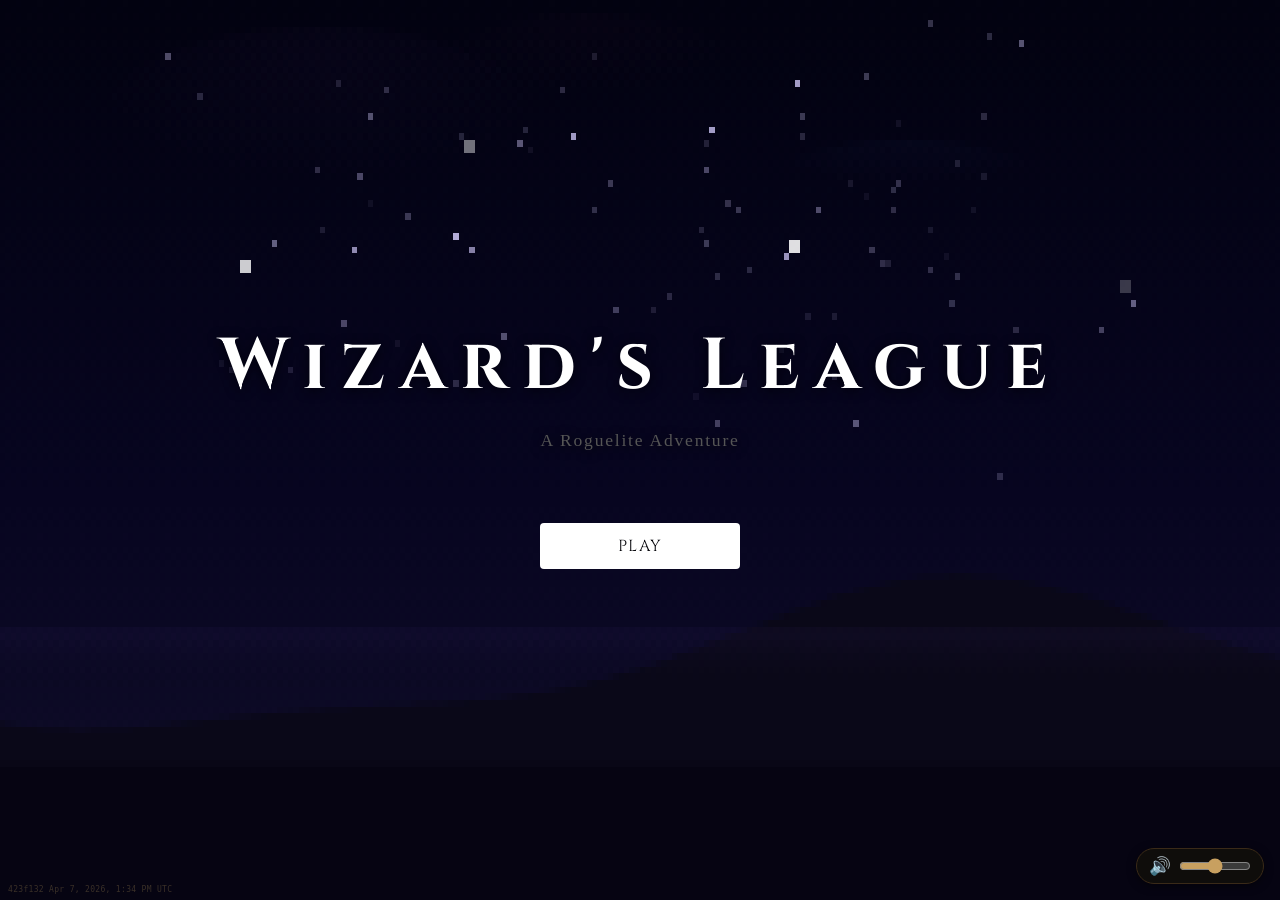
==== index.html @ 468fc9a2 "feat: Add Deck Mode — card hand UI with arena overlays - New mode-select screen at run start (Spellb" ====
<!DOCTYPE html>
<html lang="en">
<head>
  <meta charset="UTF-8"/>
  <meta name="viewport" content="width=device-width, initial-scale=1.0"/>
  <title>Wizard's League</title>
  <link href="https://fonts.googleapis.com/css2?family=Cinzel:wght@400;700&display=swap" rel="stylesheet">
  <link rel="stylesheet" href="css/styles.css">
</head>
<body>

<!-- Global pixel night sky background canvas -->
<canvas id="bg-canvas" style="position:fixed;inset:0;width:100%;height:100%;image-rendering:pixelated;image-rendering:crisp-edges;z-index:0;pointer-events:none;"></canvas>

<!-- OPENING CUTSCENE -->
<div id="cutscene-screen" style="display:none;position:fixed;inset:0;z-index:9999;background:#000;cursor:pointer;">
  <canvas id="cutscene-canvas" style="width:100%;height:100%;display:block;"></canvas>
  <div style="position:absolute;bottom:18px;right:22px;color:rgba(180,150,255,0.3);font-size:.7rem;font-family:'Cinzel',serif;letter-spacing:.15em;pointer-events:none;">CLICK TO SKIP</div>
</div>

<div id="title-screen" class="screen active">
  <h1>Wizard's League</h1>
  <p class="title-sub">A Roguelite Adventure</p>
  <button class="btn-main" style="width:200px;margin-top:1.5rem;" onclick="showSaveSelect()">Play</button>
</div>

<!-- SAVE FILE SELECT -->
<div id="save-select-screen" class="screen">
  <div style="font-family:'Cinzel',serif;font-size:.68rem;letter-spacing:.2em;color:#444;text-transform:uppercase;margin-bottom:1.2rem;">Select Save File</div>
  <div id="save-slots" style="display:flex;flex-direction:column;gap:.7rem;width:100%;max-width:420px;"></div>
  <button class="btn-back" style="margin-top:1rem;width:200px;" onclick="showScreen('title-screen')">← Back</button>
</div>

<!-- SAVE HUB -->
<div id="hub-screen" class="screen" style="position:relative;">
  <!-- Incantation preview button — top-right corner -->
  <button onclick="showIncantationPreview()" style="position:absolute;top:8px;right:10px;background:rgba(20,10,5,.8);border:1px solid #3a2010;color:#c8a060;font-size:.55rem;font-family:'Cinzel',serif;letter-spacing:.08em;padding:3px 8px;border-radius:4px;cursor:pointer;z-index:10;" title="Preview incantation rarity tiers">📜 Rarity Preview</button>
  <div class="hub-slot-label" id="hub-slot-label">Save 1</div>
  <h2 style="font-family:'Cinzel',serif;font-size:1.4rem;letter-spacing:.1em;margin-bottom:.2rem;" id="hub-title">Welcome</h2>
  <div class="hub-stats-row" id="hub-stats-row"></div>
  <input type="text" class="txt-input" id="hub-name-input" placeholder="Enter your name" maxlength="20" style="margin-top:1.2rem;"/>
  <div id="hub-error" style="color:#ff4444;font-size:.75rem;min-height:1rem;margin-bottom:.2rem;"></div>
  <button class="btn-main" style="width:220px;" onclick="hubPlay()">⚔ Begin Adventure</button>
  <button class="btn-back" style="margin-top:.8rem;width:220px;" onclick="showSaveSelect()">← Save Files</button>
</div>

<!-- CHARACTER SELECT -->
<div id="character-screen" class="screen">
  <h2 class="char-screen-title">Build Your Wizard</h2>
  <p class="subtitle" style="margin-bottom:.8rem;">Customise your look — your choices carry across every run</p>
  <div id="wiz-builder" style="display:flex;gap:18px;width:100%;max-width:860px;flex-wrap:wrap;justify-content:center;align-items:flex-start;">
    <!-- Preview pane -->
    <div id="wiz-preview-pane" style="display:flex;flex-direction:column;align-items:center;gap:.5rem;min-width:160px;">
      <div style="position:relative;border-radius:10px;overflow:hidden;border:1px solid #2a1e0e;">
        <canvas id="wiz-preview-canvas" width="160" height="240" style="display:block;image-rendering:pixelated;image-rendering:crisp-edges;"></canvas>
      </div>
      <div id="wiz-prev-name" style="font-family:'Cinzel',serif;font-size:.75rem;color:#c8a060;letter-spacing:.1em;"></div>
      <button class="btn-main" id="char-continue-btn" onclick="confirmCharacterSelect()" style="width:140px;padding:.55rem;">Continue →</button>
      <button class="btn-main" onclick="showBetweenRuns()" style="width:140px;padding:.4rem;font-size:.72rem;background:#0a0806;color:#5a4828;border-color:#2a1e0e;">← Back</button>
    </div>
    <!-- Options pane -->
    <div id="wiz-options-pane" style="flex:1;min-width:240px;display:flex;flex-direction:column;gap:10px;">
      <div id="wiz-section-archetype"></div>
      <div id="wiz-section-hat"></div>
      <div id="wiz-section-outfit"></div>
      <div id="wiz-section-beard"></div>
      <div id="wiz-section-staff"></div>
      <div id="wiz-section-staffglow"></div>
      <div id="wiz-section-eyes"></div>
    </div>
  </div>
</div>

<!-- MODE SELECT -->
<div id="mode-select-screen" class="screen">
  <h2 style="font-family:'Cinzel',serif;color:#c8a060;letter-spacing:.1em;">Choose Your Style</h2>
  <p class="subtitle">How would you like to play?</p>
  <div class="mode-options">
    <div class="mode-card" onclick="selectGameMode(false)">
      <div class="mode-icon">📖</div>
      <div class="mode-name">Spellbook</div>
      <div class="mode-desc">Classic spell buttons with cooldowns</div>
    </div>
    <div class="mode-card" onclick="selectGameMode(true)">
      <div class="mode-icon">🃏</div>
      <div class="mode-name">Deck</div>
      <div class="mode-desc">Draw cards from your hand each turn</div>
    </div>
  </div>
</div>

<!-- ELEMENT SELECT -->
<div id="element-screen" class="screen">
  <h2 id="welcome-msg">Choose Your Element</h2>
  <p class="subtitle">This will be your primary element</p>
  <div class="element-grid" id="element-grid" style="grid-template-columns:repeat(2,160px);gap:18px;"></div>
  <div id="selected-label"></div>
  <button class="btn-main" id="start-battle-btn" onclick="beginRun()">Enter Battle</button>
</div>

<!-- PASSIVE SELECT -->
<div id="passive-screen" class="screen">
  <h2 id="passive-screen-title">Choose a Passive</h2>
  <p class="subtitle" id="passive-screen-subtitle">Pick one to start your run.</p>
  <div class="choices" id="passive-choices-screen" style="width:100%;max-width:520px;"></div>
  <button type="button" class="btn-main" id="passive-start-btn" style="margin-top:1.1rem;width:220px;" disabled>Start Battle</button>
  <button type="button" class="btn-main" style="margin-top:.7rem;width:220px;font-size:.78rem;padding:.55rem;" onclick="backToElementSelectFromPassive()">↩ Back</button>
</div>

<!-- MAP -->
<div id="map-screen" class="screen">
  <div class="map-canvas-wrap">
    <canvas id="map-canvas"></canvas>
    <!-- Zone map overlay (scrollable node graph on top of background canvas) -->
    <div id="zone-map-overlay">
      <div id="zone-map-stage">
        <svg id="zone-map-svg" xmlns="http://www.w3.org/2000/svg"></svg>
      </div>
    </div>
    <!-- Overlay topbar -->
    <div class="map-topbar">
      <div id="map-zone-label" class="map-zone-pill"></div>
      <span class="map-topbar-sep">·</span>
      <div class="map-hp-inline">
        <span id="map-player-hp" class="map-hp-txt"></span>
        <div class="map-hp-bar-wrap"><div class="hp-fill" id="map-hp-bar"></div></div>
      </div>
      <span class="map-topbar-sep">·</span>
      <div id="map-lives-inline" style="color:#e84a4a;font-size:.7rem;"></div>
      <span class="map-topbar-sep">·</span>
      <button onclick="showBookEditor()" style="background:none;border:none;color:#8a6a40;font-size:.68rem;cursor:pointer;padding:.1rem .3rem;font-family:'Cinzel',serif;letter-spacing:.04em;white-space:nowrap;" title="Manage spellbooks">📚 Books</button>
      <span class="map-topbar-sep">·</span>
      <button onclick="showLibrary()" style="background:none;border:none;color:#6a5a8a;font-size:.68rem;cursor:pointer;padding:.1rem .3rem;font-family:'Cinzel',serif;letter-spacing:.04em;white-space:nowrap;" title="Spell Library">📖 Library</button>
    </div>
    <div id="gym-warning-banner" style="display:none;" class="gym-warning"></div>
    <div id="map-hint" class="map-hint">Click a path to travel</div>
    <!-- Sandbox zone switcher -->
    <div id="sandbox-zone-bar" style="display:none;position:absolute;bottom:8px;left:50%;transform:translateX(-50%);display:none;gap:4px;flex-wrap:wrap;justify-content:center;background:rgba(0,0,0,.55);border:1px solid #333;border-radius:6px;padding:4px 8px;z-index:50;"></div>
  </div>
</div>

<!-- GYM -->
<div id="gym-screen" class="screen">
  <div class="big-emoji">🏛️</div>
  <h2 id="gym-title">Gym Challenge</h2>
  <div class="gym-subtitle" id="gym-subtitle"></div>
  <div class="gym-stats-box">Boss HP: <span id="gym-boss-hp-display">—</span> &nbsp;·&nbsp; Dmg: <span id="gym-boss-dmg-display">—</span>/turn</div>
  <div class="gym-warn-txt" id="gym-warn-txt"></div>
  <button class="btn-gym" id="gym-challenge-btn" onclick="startGymBattle()">Challenge the Gym</button>
  <button class="btn-back" id="gym-skip-btn" style="width:260px;" onclick="skipGym()">Skip for Now</button>
</div>

<!-- RIVAL INTRO SCREEN -->
<div id="rival-screen" class="screen" style="text-align:center;gap:.8rem;">
  <div style="font-family:'Cinzel',serif;font-size:.7rem;letter-spacing:.15em;color:#6a4a80;text-transform:uppercase;margin-bottom:.2rem;">Rival Encounter</div>
  <h2 id="rival-title" style="font-family:'Cinzel',serif;font-size:1.2rem;letter-spacing:.1em;margin-bottom:.2rem;">⚔ Rival Ash</h2>
  <div id="rival-dialogue" style="background:#0f0d1a;border:1px solid #2a1a4a;border-radius:6px;padding:.8rem 1.2rem;margin:.3rem 0 .5rem;font-size:.78rem;color:#9a7aaa;font-style:italic;max-width:360px;line-height:1.6;">"..."</div>
  <div style="background:#0f0d1a;border:1px solid #2a1a4a;border-radius:6px;padding:.6rem 1.1rem;font-size:.74rem;color:#7a6aaa;">
    HP: <span id="rival-hp-display" style="color:#9a7aff;font-family:'Cinzel',serif;">—</span>
    &nbsp;·&nbsp;
    Dmg: <span id="rival-dmg-display" style="color:#9a7aff;font-family:'Cinzel',serif;">—</span>/turn
    &nbsp;·&nbsp;
    Element: <span id="rival-element-display" style="color:#9a7aff;font-family:'Cinzel',serif;">—</span>
  </div>
  <div style="font-size:.64rem;color:#4a3a60;margin-top:-.1rem;">Reward: ✦ Passive Ability</div>
  <button class="btn-gym" onclick="startRivalBattle()" style="margin-top:.3rem;">⚔ Fight Ash</button>
</div>

<!-- CAMPFIRE -->
<div id="campfire-screen" class="screen">
  <h2 style="font-family:'Cinzel',serif;letter-spacing:.1em;margin-bottom:.3rem;">Campfire</h2>
  <div class="campfire-canvas-wrap">
    <canvas id="campfire-canvas"></canvas>
  </div>
  <p id="campfire-desc" style="color:#888;font-size:.72rem;margin:.4rem 0 .2rem;text-align:center;font-style:italic;"></p>
  <div id="campfire-choices" class="prog-choices" style="margin-top:.3rem;"></div>
</div>

<!-- SHOP -->
<div id="shop-screen" class="screen">
  <canvas id="shop-canvas" style="image-rendering:pixelated;image-rendering:crisp-edges;max-width:400px;width:100%;border-radius:8px;margin-bottom:.8rem;"></canvas>
  <p>Gold: <span id="shop-gold-display" style="color:#c8a830;font-family:'Cinzel',serif;">0</span></p>
  <div class="shop-items" id="shop-items"></div>
  <button class="btn-main" style="width:220px;" onclick="leaveShop()">Leave Shop</button>
</div>

<!-- BETWEEN RUNS -->
<div id="between-runs-screen" class="screen" style="padding:0;overflow:hidden;position:relative;">
  <!-- Map canvas -->
  <canvas id="lobby-map-canvas" style="display:block;width:100%;height:100%;image-rendering:pixelated;image-rendering:crisp-edges;cursor:default;"></canvas>

  <!-- Overlay panels — shown one at a time over the map -->
  <div id="lobby-panel" style="display:none;position:absolute;inset:0;background:#080608ee;overflow-y:auto;padding:1rem;">
    <button onclick="closeLobbyPanel()" style="position:sticky;top:0;background:#0f0d0b;border:1px solid #3a2a10;color:#c8a060;font-family:'Cinzel',serif;font-size:.72rem;padding:.3rem .8rem;border-radius:4px;cursor:pointer;margin-bottom:.8rem;z-index:10;">← Map</button>
    <div id="lobby-panel-content"></div>
  </div>

  <!-- Save Files button always visible -->
  <button onclick="showSaveSelect()" style="position:absolute;bottom:.6rem;left:.6rem;background:#0a0806;border:1px solid #2a1a08;color:#4a3820;font-family:'Cinzel',serif;font-size:.6rem;padding:.25rem .6rem;border-radius:3px;cursor:pointer;z-index:5;">← Files</button>

  <!-- Rarity preview button — top-right corner -->
  <button onclick="showIncantationPreview()" style="position:absolute;top:2.8rem;right:.6rem;background:rgba(10,6,2,.85);border:1px solid #3a2010;color:#c8a060;font-size:.55rem;font-family:'Cinzel',serif;letter-spacing:.08em;padding:3px 9px;border-radius:4px;cursor:pointer;z-index:10;" title="Preview incantation rarity tiers">📜 Rarity</button>

</div>

<!-- PASSIVE OVERFLOW OVERLAY -->
<div class="modal-overlay" id="passive-overflow-overlay">
  <div class="modal-box" style="max-width:380px;">
    <div style="font-family:'Cinzel',serif;font-size:.85rem;color:#c8a060;margin-bottom:.3rem;">✦ Passive Slots Full</div>
    <div style="font-size:.7rem;color:#888;margin-bottom:.8rem;"><span id="poo-book-name">Book</span> passive slots are full.</div>
    <div style="background:#0f0d0b;border:1px solid #2a2020;border-radius:4px;padding:.5rem .7rem;margin-bottom:.8rem;">
      <div style="font-size:.65rem;color:#6a4a20;letter-spacing:.08em;text-transform:uppercase;margin-bottom:.3rem;">New Passive</div>
      <div style="font-family:'Cinzel',serif;font-size:.82rem;color:#e8c060;" id="poo-new-passive"></div>
      <div style="font-size:.65rem;color:#666;margin-top:.2rem;" id="poo-new-desc"></div>
    </div>
    <div style="font-size:.65rem;color:#6a4a20;letter-spacing:.08em;text-transform:uppercase;margin-bottom:.4rem;">Replace an existing passive — or decline:</div>
    <div id="poo-passive-list" style="display:flex;flex-direction:column;gap:.4rem;"></div>
  </div>
</div>

<!-- BOOK OVERFLOW OVERLAY -->
<div class="modal-overlay" id="book-overflow-overlay">
  <div class="modal-box" style="max-width:380px;">
    <div style="font-family:'Cinzel',serif;font-size:.85rem;color:#c8a060;margin-bottom:.3rem;">📖 Spellbook Full</div>
    <div style="font-size:.7rem;color:#888;margin-bottom:.8rem;"><span id="boo-book-name">Book</span> has no free slots.</div>
    <div style="background:#0f0d0b;border:1px solid #2a2020;border-radius:4px;padding:.5rem .7rem;margin-bottom:.8rem;">
      <div style="font-size:.65rem;color:#6a4a20;letter-spacing:.08em;text-transform:uppercase;margin-bottom:.3rem;">New Spell</div>
      <div style="font-family:'Cinzel',serif;font-size:.82rem;color:#e8c060;" id="boo-new-spell"></div>
      <div style="font-size:.65rem;color:#666;margin-top:.2rem;" id="boo-new-desc"></div>
    </div>
    <div style="font-size:.65rem;color:#6a4a20;letter-spacing:.08em;text-transform:uppercase;margin-bottom:.4rem;">Choose a spell to remove:</div>
    <div id="boo-spell-list" style="display:flex;flex-direction:column;gap:.4rem;"></div>
  </div>
</div>

<!-- BOOK DESTINATION PICKER (reward screens) -->
<div class="modal-overlay" id="book-dest-overlay">
  <div class="modal-box" style="max-width:380px;">
    <div style="font-family:'Cinzel',serif;font-size:.85rem;color:#c8a060;margin-bottom:.3rem;">📖 Choose Spellbook</div>
    <div style="font-size:.72rem;color:#aaa;margin-bottom:.8rem;">Send <span id="bd-item-preview" style="color:#e8c060;"></span> to:</div>
    <div id="bd-book-list" style="display:flex;flex-direction:column;gap:.4rem;"></div>
  </div>
</div>

<!-- SPELL LIBRARY OVERLAY -->
<div id="spell-library-overlay" style="display:none;position:fixed;inset:0;background:rgba(0,0,0,.92);z-index:400;align-items:flex-start;justify-content:center;padding:1rem;overflow-y:auto;">
  <div style="width:100%;max-width:720px;background:#0d0b09;border:1px solid #3a2a10;border-radius:8px;padding:.9rem;margin:auto;">
    <div style="display:flex;justify-content:space-between;align-items:center;margin-bottom:.7rem;">
      <span style="font-family:'Cinzel',serif;color:#c8a060;font-size:.88rem;">📖 Library</span>
      <button onclick="closeLibrary()" style="background:none;border:none;color:#666;font-size:1.1rem;cursor:pointer;line-height:1;padding:0 .2rem;">✕</button>
    </div>
    <div id="lib-tabs" style="display:flex;gap:.25rem;margin-bottom:.7rem;"></div>
    <div id="lib-content" style="display:flex;flex-direction:column;max-height:72vh;overflow-y:auto;"></div>
  </div>
  <!-- Floating tooltip -->
  <div id="lib-tooltip" style="display:none;position:fixed;z-index:500;max-width:320px;background:#100e0c;border:1px solid #5a3a10;border-radius:5px;padding:.5rem .65rem;pointer-events:none;"></div>
</div>

<!-- BOOK EDITOR (map screen) -->
<div id="book-editor-overlay" style="display:none;position:fixed;inset:0;background:rgba(0,0,0,.88);z-index:300;align-items:flex-start;justify-content:center;padding:1rem;overflow-y:auto;">
  <div style="width:100%;max-width:420px;background:#0d0b09;border:1px solid #3a2a10;border-radius:8px;padding:.9rem;margin:auto;">
    <div style="display:flex;justify-content:space-between;align-items:center;margin-bottom:.7rem;">
      <span style="font-family:'Cinzel',serif;color:#c8a060;font-size:.88rem;">📚 Manage Spellbooks</span>
      <button onclick="closeBookEditor()" style="background:none;border:none;color:#666;font-size:1.1rem;cursor:pointer;line-height:1;padding:0 .2rem;">✕</button>
    </div>
    <div id="be-tabs" style="display:flex;gap:.3rem;margin-bottom:.7rem;"></div>
    <div id="be-content" style="display:flex;flex-direction:column;gap:0;"></div>
  </div>
</div>

<!-- CONFIRM MODAL -->
<div class="modal-overlay" id="confirm-modal">
  <div class="modal-box">
    <h4>Abandon Run?</h4>
    <p>You'll lose all progress this run and return to your save hub.</p>
    <div class="modal-btns">
      <button class="modal-btn-yes" onclick="confirmAbandon()">Yes, Quit</button>
      <button class="modal-btn-no" onclick="closeModal()">Keep Fighting</button>
    </div>
  </div>
</div>

<!-- SANDBOX SPELL PICKER -->
<div id="sandbox-spell-overlay" style="display:none;position:fixed;inset:0;background:rgba(0,0,0,.82);z-index:300;overflow-y:auto;padding:1rem;">
  <div style="max-width:480px;margin:auto;background:#0d0b09;border:1px solid #2a6a3a;border-radius:8px;padding:1rem;">
    <div style="display:flex;justify-content:space-between;align-items:center;margin-bottom:.8rem;">
      <span style="font-family:'Cinzel',serif;color:#4aaa6a;font-size:.85rem;">📖 Sandbox: Pick Spells</span>
      <button onclick="document.getElementById('sandbox-spell-overlay').style.display='none'" style="background:none;border:none;color:#666;font-size:1.1rem;cursor:pointer;line-height:1;">✕</button>
    </div>
    <div id="sso-content"></div>
  </div>
</div>

<!-- SANDBOX ENEMY PICKER -->
<div id="sandbox-enemy-overlay" style="display:none;position:fixed;inset:0;background:rgba(0,0,0,.8);z-index:300;overflow-y:auto;padding:1rem;">
  <div style="max-width:460px;margin:auto;background:#0d0b09;border:1px solid #2a2a6a;border-radius:8px;padding:1rem;">
    <div style="display:flex;justify-content:space-between;align-items:center;margin-bottom:.8rem;">
      <span style="font-family:'Cinzel',serif;color:#8a8aff;font-size:.85rem;">⚔ Sandbox: Pick Enemy</span>
      <button onclick="document.getElementById('sandbox-enemy-overlay').style.display='none'" style="background:none;border:none;color:#666;font-size:1.1rem;cursor:pointer;line-height:1;">✕</button>
    </div>
    <div id="seo-content"></div>
  </div>
</div>

<!-- SANDBOX BOOK PICKER -->
<div id="sandbox-book-overlay" style="display:none;position:fixed;inset:0;background:rgba(0,0,0,.82);z-index:300;overflow-y:auto;padding:1rem;">
  <div style="max-width:480px;margin:auto;background:#0d0b09;border:1px solid #4a2a6a;border-radius:8px;padding:1rem;">
    <div style="display:flex;justify-content:space-between;align-items:center;margin-bottom:.8rem;">
      <span style="font-family:'Cinzel',serif;color:#aa6aff;font-size:.85rem;">📚 Sandbox: Manage Books</span>
      <button onclick="document.getElementById('sandbox-book-overlay').style.display='none'" style="background:none;border:none;color:#666;font-size:1.1rem;cursor:pointer;line-height:1;">✕</button>
    </div>
    <div id="sbo-content"></div>
  </div>
</div>

<!-- COMBAT -->
<div id="combat-screen" class="screen">

  <!-- ── TOP: fixed battlefield ── -->
  <div class="combat-top">
    <div class="combat-topbar">
      <div class="element-badge" id="combat-element-badge">🔥 Fire</div>
      <div id="mist-badge" style="display:none;background:#120020;border:1px solid #5020aa;color:#c080ff;padding:.18rem .5rem;font-family:'Cinzel',serif;font-size:.58rem;letter-spacing:.06em;border-radius:4px;white-space:nowrap;"></div>
      <div class="combat-header" id="combat-round-label">⚔ Battle 1 ⚔</div>
      <div class="stats-bar">
        <div class="stat-item"><div class="stat-label">ATK</div><div class="stat-value power" id="combat-atk">0</div></div>
        <div class="stat-item"><div class="stat-label">EFX</div><div class="stat-value sp" id="combat-ep">0</div></div>
        <div class="stat-item"><div class="stat-label">DEF</div><div class="stat-value" style="color:#4aaa8a" id="combat-def">0</div></div>
        <div class="stat-item"><div class="stat-label">Skill Pts</div><div class="stat-value sp" id="combat-sp">0</div></div>
        <div class="stat-item"><div class="stat-label">Gold</div><div class="stat-value gold" id="combat-gold">0</div></div>
        <div class="stat-item"><div class="stat-label">Lives</div><div class="stat-value" id="combat-lives" style="color:#e84a4a;">❤❤❤</div></div>
      </div>
      <!-- Tab bar (moved to topbar) -->
      <div class="combat-tabs" id="combat-tabs">
        <button class="ctab active" id="ctab-actions" onclick="switchCombatTab('actions')">⚔ Actions</button>
        <button class="ctab" id="ctab-log" onclick="switchCombatTab('log')">📜 Log</button>
        <button class="ctab" id="ctab-runinfo" onclick="switchCombatTab('runinfo')">📋 Run Info</button>
        <button class="ctab" onclick="showLibrary()" style="opacity:.75;">📖 Library</button>
      </div>
      <div style="display:flex;gap:.4rem;margin-left:auto;align-items:center;">
        <button id="sandbox-book-btn" onclick="sandboxOpenBookPicker()" style="display:none;background:#0e0a1a;border:1px solid #4a2a6a;color:#aa6aff;padding:.25rem .6rem;font-family:'Cinzel',serif;font-size:.55rem;letter-spacing:.08em;cursor:pointer;border-radius:4px;text-transform:uppercase;white-space:nowrap;">📚 Books</button>
        <button id="sandbox-spell-btn" onclick="sandboxOpenSpellPicker()" style="display:none;background:#0a1a0a;border:1px solid #2a6a3a;color:#4aaa6a;padding:.25rem .6rem;font-family:'Cinzel',serif;font-size:.55rem;letter-spacing:.08em;cursor:pointer;border-radius:4px;text-transform:uppercase;white-space:nowrap;">📖 Spells</button>
        <button id="sandbox-enemy-btn" onclick="sandboxOpenEnemyPicker()" style="display:none;background:#0a0a1a;border:1px solid #2a2a6a;color:#4a4aaa;padding:.25rem .6rem;font-family:'Cinzel',serif;font-size:.55rem;letter-spacing:.08em;cursor:pointer;border-radius:4px;text-transform:uppercase;white-space:nowrap;">⚔ Enemy</button>
        <button id="sandbox-skip-btn" onclick="sandboxSkipBattle()" style="display:none;background:#0a1a0a;border:1px solid #2a6a2a;color:#4aaa4a;padding:.25rem .6rem;font-family:'Cinzel',serif;font-size:.55rem;letter-spacing:.08em;cursor:pointer;border-radius:4px;text-transform:uppercase;white-space:nowrap;">⚡ Skip</button>
        <button onclick="promptAbandon()" style="background:#0f0a08;border:1px solid #3a2010;color:#6a4a30;padding:.25rem .6rem;font-family:'Cinzel',serif;font-size:.55rem;letter-spacing:.08em;cursor:pointer;border-radius:4px;text-transform:uppercase;white-space:nowrap;">✕ Quit</button>
      </div>
    </div>
    <div id="sandbox-zone-combat-bar" style="display:none;gap:4px;flex-wrap:wrap;justify-content:center;background:rgba(0,0,0,.55);border-bottom:1px solid #333;padding:3px 8px;"></div>

    <!-- POKEMON-STYLE BATTLEFIELD CANVAS -->
    <div class="battle-arena" id="battle-arena">
      <canvas id="battle-canvas"></canvas>

      <!-- Enemy HUD panels — top right -->
      <div class="arena-enemy-hud" id="arena-enemy-hud"></div>

      <!-- Player HUD — bottom left -->
      <div class="arena-player-hud" id="arena-player-hud">
        <div class="arena-hud-name" id="player-hud-name">—</div>
        <div class="arena-hud-hp-wrap"><div class="arena-hud-hp-fill" id="player-hud-hp-fill" style="width:100%"></div></div>
        <div class="arena-hud-hp-text" id="player-hp-text">—</div>
        <div class="status-row" id="player-status-row"></div>
      </div>

      <!-- Summon indicators — bottom right -->
      <div class="arena-summons" id="arena-summons"></div>

      <!-- DECK MODE overlays (hidden in spellbook mode) -->
      <!-- Left: deck switcher icons -->
      <div id="arena-deck-switcher" style="display:none;"></div>
      <!-- Bottom right: end turn + actions left -->
      <div id="arena-endturn-panel" style="display:none;">
        <button id="arena-end-turn-btn" class="arena-endturn-btn" onclick="commitEndTurn()" disabled>⚔ End Turn</button>
        <div id="arena-actions-left-label" class="arena-actions-label"></div>
      </div>
      <!-- Below player HUD: passives -->
      <div id="arena-passives" style="display:none;"></div>
    </div>
  </div>

  <!-- ── BOTTOM: tabbed panel ── -->
  <div class="combat-bottom">

    <!-- ACTIONS tab -->
    <div class="ctab-panel active" id="ctabp-actions">

      <!-- Plasma charge bar (shown only for Plasma) -->
      <div id="plasma-charge-wrap" style="display:none;width:100%;padding:.4rem .6rem 0;max-width:980px;margin:0 auto;">
        <div style="display:flex;justify-content:space-between;font-size:.62rem;color:#9a5aaa;margin-bottom:3px;">
          <span id="plasma-charge-txt">⚡ Charge: 3 / 20</span>
        </div>
        <div style="width:100%;height:7px;background:#1a0a2a;border-radius:3px;overflow:hidden;">
          <div id="plasma-charge-bar" style="height:100%;background:#6a2a8a;border-radius:3px;transition:width .3s,background .3s;width:15%;"></div>
        </div>
      </div>

      <!-- SPELLBOOK WIDGET -->
      <div class="spellbook-widget" id="spellbook-widget">

        <!-- Spine / top bar -->
        <div class="sb-topbar">
          <div class="sb-book-tabs" id="sb-book-tabs"><!-- book switcher injected --></div>
          <div class="sb-topbar-right">
            <button class="sb-item-btn" id="sb-item-btn" onclick="toggleInventory()">🎒 <span id="inv-count-label">0</span></button>
            <button class="sb-endturn-btn" id="end-turn-btn" onclick="commitEndTurn()" disabled>⚔ End Turn</button>
          </div>
        </div>

        <!-- Passives row -->
        <div class="sb-passives-row" id="sb-passives-row"><!-- passive circles injected --></div>

        <!-- Queue bar -->
        <div class="sb-queue-bar">
          <div class="sb-queue-label">
            <span id="turn-indicator" style="font-size:.6rem;color:#6a4a20;letter-spacing:.1em;text-transform:uppercase;">Planning</span>
            <span id="queue-slots-left" style="color:#8a6a30;font-size:.62rem;margin-left:.4rem;"></span>
          </div>
          <div class="queue-slots" id="queue-slots"><span class="queue-empty">No actions queued</span></div>
        </div>

        <!-- Spell grid (3 cols) — hidden in deck mode -->
        <div class="sb-spell-grid" id="spell-grid"></div>

        <!-- Inventory panel (spellbook mode) -->
        <div class="inv-panel" id="inv-panel"></div>

      </div>

      <!-- Deck mode: played cards row — full width, outside spellbook widget -->
      <div id="played-card-row" style="display:none;"></div>

      <!-- Deck mode: card hand area — full width, outside spellbook widget -->
      <div id="card-hand-area" style="display:none;">
        <div id="card-hand-row">
          <div id="card-hand"></div>
          <div id="item-hand"></div>
        </div>
        <div id="deck-counter">📚 Deck: 0</div>
      </div>

    </div>

    <!-- LOG tab -->
    <div class="ctab-panel" id="ctabp-log">
      <div class="battle-log-full" id="battle-log"></div>
    </div>

    <!-- RUN INFO tab -->
    <div class="ctab-panel" id="ctabp-runinfo">
      <div class="run-info-panel" id="run-info-panel"></div>
    </div>

  </div>
</div>

<!-- POST-BATTLE LOOT SCREEN -->
<div id="post-battle-loot-screen" class="screen">
  <div class="prog-title" style="margin-bottom:.3rem;">⚔ Victory ⚔</div>
  <div class="prog-sub" id="pbl-sub">Battle complete — collect your rewards.</div>
  <div id="pbl-cards" style="display:flex;flex-direction:column;gap:.6rem;margin:.8rem .5rem;max-width:480px;width:100%;"></div>
  <div style="text-align:center;margin-top:.7rem;">
    <button id="pbl-continue-btn" onclick="showMap()" style="display:none;background:#0f0d1a;border:1px solid #5a40aa;color:#9a70ee;padding:.5rem 2rem;font-family:'Cinzel',serif;font-size:.75rem;letter-spacing:.12em;text-transform:uppercase;border-radius:6px;cursor:pointer;transition:border-color .2s,color .2s;">Continue →</button>
  </div>
  <div style="text-align:center;margin-top:.5rem;">
    <button onclick="togglePblLog(this)" style="background:none;border:1px solid #2a2018;border-radius:4px;color:#6a5030;font-family:'Cinzel',serif;font-size:.58rem;letter-spacing:.08em;cursor:pointer;padding:.2rem .7rem;">📋 Battle Log ▾</button>
  </div>
  <div id="pbl-log-panel" style="display:none;max-height:180px;overflow-y:auto;background:#07050c;border:1px solid #1a1420;border-radius:6px;padding:.5rem .7rem;margin:.3rem .5rem 0;"></div>
</div>

<!-- BATTLE REWARD SCREEN -->
<div id="battle-reward-screen" class="screen">
  <div class="level-badge" id="br-badge">Battle 1</div>
  <div class="prog-title" id="br-title">✦ Victory ✦</div>
  <div class="prog-sub" id="br-sub">Choose your reward.</div>
  <div class="prog-choices" id="br-choices"></div>
  <div style="text-align:center;margin-top:.6rem;">
    <button id="br-reroll-btn" onclick="rerollBattleReward()" style="display:none;background:#0f0d0b;border:1px solid #3a3020;color:#8a6a30;padding:.3rem .9rem;font-family:'Cinzel',serif;font-size:.6rem;letter-spacing:.1em;text-transform:uppercase;border-radius:4px;cursor:pointer;">🎲 Reroll Choices (<span id="br-reroll-count">0</span>)</button>
  </div>
  <div style="text-align:center;margin-top:.4rem;">
    <button onclick="toggleRewardLog(this)" style="background:none;border:1px solid #2a2018;border-radius:4px;color:#6a5030;font-family:'Cinzel',serif;font-size:.58rem;letter-spacing:.08em;cursor:pointer;padding:.2rem .7rem;">📋 Battle Log ▾</button>
  </div>
  <div id="br-log-panel" style="display:none;max-height:180px;overflow-y:auto;background:#07050c;border:1px solid #1a1420;border-radius:6px;padding:.5rem .7rem;margin:.3rem .5rem 0;"></div>
</div>

<!-- INCANTATION CHOICE SCREEN -->
<div id="incantation-screen" class="screen">
  <div class="level-badge" id="inc-level-badge">Battle 6</div>
  <div class="prog-title">✦ Incantation ✦</div>
  <div class="prog-sub">Choose a spell to upgrade.</div>
  <div class="prog-choices" id="inc-choices"></div>
</div>

<!-- SPELL CHOICE SCREEN -->
<div id="spellchoice-screen" class="screen">
  <div class="level-badge" id="sc-level-badge">Battle 3</div>
  <div class="prog-title">✦ New Spell ✦</div>
  <div class="prog-sub">Choose one spell to add to your arsenal.</div>
  <div class="prog-choices" id="sc-choices"></div>
</div>

<!-- PASSIVE CHOICE SCREEN -->
<div id="passivechoice-screen" class="screen">
  <div class="level-badge" id="pc-level-badge">Gym Clear</div>
  <div class="prog-title">✦ New Passive ✦</div>
  <div class="prog-sub">Choose a permanent passive ability.</div>
  <div class="prog-choices" id="pc-choices"></div>
</div>

<!-- LEGENDARY REWARD SCREEN -->
<div id="legendary-screen" class="screen">
  <div class="level-badge">Gym Clear</div>
  <div class="prog-title" style="color:#d4a0ff;">✦ Legendary Reward ✦</div>
  <div class="prog-sub">Choose one legendary reward to keep forever.</div>
  <div class="prog-choices" id="leg-choices"></div>
</div>

<!-- ELEMENT UNLOCK SCREEN -->
<div id="elementunlock-screen" class="screen">
  <div class="level-badge" id="eu-level-badge">Gym Clear</div>
  <div class="prog-title">✦ Second Element ✦</div>
  <div class="prog-sub">Unlock a second element — then choose one of its spells.</div>
  <div class="prog-choices" id="eu-element-choices"></div>
</div>

<!-- BOOK DISCOVERY SCREEN -->
<div id="bookdiscovery-screen" class="screen">
  <div class="level-badge" id="bd-badge">Boss Clear</div>
  <div class="prog-title">✦ Spellbook Found ✦</div>
  <div class="prog-sub" id="bd-sub">A spellbook has revealed itself — choose one to take with you.</div>
  <div class="prog-choices" id="bd-choices"></div>
</div>

<!-- RUN BOOK SELECTION SCREEN -->
<div id="bookselect-screen" class="screen">
  <div class="level-badge" id="bs-badge">Starting Spellbook</div>
  <div class="prog-title" id="bs-title">✦ Choose Your Book ✦</div>
  <div class="prog-sub" id="bs-sub">Pick the spellbook you'll begin this run with.</div>
  <div class="prog-choices" id="bs-choices"></div>
</div>

<!-- RUN VICTORY SCREEN -->
<div id="run-victory-screen" class="screen" style="padding:0;overflow:hidden;position:relative;">
  <canvas id="victory-canvas" style="display:block;width:100%;max-width:480px;margin:0 auto;image-rendering:pixelated;"></canvas>
  <div style="position:relative;z-index:2;padding:1rem 1.2rem;max-width:480px;margin:0 auto;">
    <div id="victory-stats" style="background:#0a1a0a;border:1px solid #2a5a2a;border-radius:8px;padding:.9rem 1rem;margin-bottom:1rem;font-size:.72rem;line-height:1.9;color:#88cc88;font-family:'Cinzel',serif;"></div>
    <div style="display:flex;gap:.7rem;justify-content:center;">
      <button onclick="victoryBackToLobby()" style="padding:.55rem 1.4rem;background:#0a1a0a;border:1px solid #2a6a2a;border-radius:5px;color:#66cc66;font-family:'Cinzel',serif;font-size:.75rem;cursor:pointer;">Back to Lobby</button>
      <button onclick="victoryFreeplay()" style="padding:.55rem 1.4rem;background:#0a200a;border:1px solid #44aa44;border-radius:5px;color:#aaffaa;font-family:'Cinzel',serif;font-size:.75rem;cursor:pointer;">Continue (Freeplay)</button>
    </div>
  </div>
</div>

<!-- Passive Choice Modal -->
<div class="modal-overlay" id="passive-modal">
  <div class="modal">
    <h3 id="passive-title">Choose a Passive</h3>
    <p id="passive-subtitle">Pick one to start your run. You can earn others later.</p>
    <div class="choices" id="passive-choices"></div>
  </div>
</div>

<!-- Volume widget -->
<div id="vol-widget" style="
  position:fixed; bottom:1rem; right:1rem; z-index:9999;
  display:flex; align-items:center; gap:.5rem;
  background:#0f0d0b; border:1px solid #3a2a18; border-radius:2rem;
  padding:.4rem .75rem; box-shadow:0 2px 8px rgba(0,0,0,.5);">
  <span id="vol-icon" style="font-size:1.1rem; cursor:pointer; color:#c8a060; user-select:none;" onclick="volumeToggleMute()">🔊</span>
  <input id="vol-slider" type="range" min="0" max="100" value="50"
    oninput="volumeSet(this.value)"
    style="width:72px; accent-color:#c8a060; cursor:pointer;">
</div>

<!-- ═══════════════════════════════════════════════════════ -->
<!--  Script load order matters — each file depends on the  -->
<!--  globals defined in all files above it.                -->
<!-- ═══════════════════════════════════════════════════════ -->

<!-- Data layer -->
<script src="js/data/constants.js"></script>
<script src="js/data/characters.js"></script>
<script src="js/data/spells.js"></script>
<script src="js/data/incantations.js"></script>
<script src="js/data/items.js"></script>
<script src="js/data/artifacts.js"></script>
<script src="js/data/spellbooks.js"></script>
<script src="js/data/talents.js"></script>
<script src="js/data/encounters.js"></script>
<script src="js/data/passives.js"></script>

<!-- Audio -->
<script src="js/audio/music.js"></script>
<script src="js/audio/mp3audio.js"></script>

<!-- Rendering -->
<script src="js/rendering/cutscene.js"></script>
<script src="js/rendering/castle_cutscene.js"></script>
<script src="js/rendering/dark_one_intro.js"></script>
<script src="js/rendering/animations.js"></script>
<script src="js/data/sprite_data.js"></script>
<script src="js/rendering/sprites.js"></script>

<!-- Logic -->
<script src="js/logic/state.js"></script>
<script src="js/logic/helpers.js"></script>
<script src="js/logic/seeds.js"></script>
<script src="js/logic/surge.js"></script>
<script src="js/data/duos.js"></script>
<script src="js/logic/enemyAbilities.js"></script>
<script src="js/data/mist.js"></script>
<script src="js/logic/hit.js"></script>
<script src="js/logic/combat.js"></script>
<script src="js/rendering/spellIcons.js"></script>
<script src="js/rendering/passiveIcons.js"></script>
<script src="js/rendering/ui.js"></script>
<script src="js/logic/map.js"></script>
<script src="js/rendering/mapCanvas.js"></script>
<script src="js/ui/gymRival.js"></script>
<script src="js/ui/shopCampfire.js"></script>
<script src="js/logic/battleLoad.js"></script>
<script src="js/logic/progression.js"></script>
<script src="js/ui/veil.js"></script>

<!-- Entry point -->
<script src="js/rendering/lobbyMap.js"></script>
<script src="js/logic/battleReward.js"></script>
<script src="js/ui/betweenRuns.js"></script>
<script src="js/ui/sandbox.js"></script>
<script src="js/ui/bookEditor.js"></script>
<script src="js/ui/library.js"></script>
<script src="js/analytics.js"></script>
<script src="js/main.js"></script>
<script src="version.js"></script>
<script>
  (function(){
    const v = typeof GAME_VERSION !== 'undefined' ? GAME_VERSION : null;
    if (!v || !v.hash || v.hash === 'dev') return;
    let dateStr = '';
    if (v.date) {
      try {
        const iso = v.date.replace(' UTC', 'Z').replace(' ', 'T');
        const local = new Date(iso).toLocaleString(undefined, {
          month:'short', day:'numeric', year:'numeric',
          hour:'numeric', minute:'2-digit', timeZoneName:'short'
        });
        dateStr = '  ' + local;
      } catch(_) { dateStr = '  ' + v.date; }
    }
    const el = document.createElement('div');
    el.style.cssText = 'position:fixed;bottom:6px;left:8px;font-size:.5rem;color:#3a3028;font-family:monospace;pointer-events:none;z-index:9999;letter-spacing:.04em;';
    el.textContent = (v.version ? 'v' + v.version + '  ' : '') + v.hash + dateStr;
    document.body.appendChild(el);
  })();
</script>

</body>
</html>
---- css/styles.css ----
html{height:100%;overflow-y:auto;}
    *{box-sizing:border-box;margin:0;padding:0;}
    body{background:#0a0a0f;color:#fff;font-family:Georgia,serif;min-height:100vh;display:flex;align-items:flex-start;justify-content:center;font-size:18px;overflow-y:auto;}
    .screen{display:none;width:100%;position:relative;z-index:1;}
    .screen.active{display:flex;flex-direction:column;align-items:center;justify-content:flex-start;min-height:100vh;padding:2.2rem 2.2rem 3rem;}
    /* Menus centered vertically */
    #title-screen.active,#save-select-screen.active,#element-screen.active,
    #passive-screen.active,#gym-screen.active,#rival-screen.active,
    #campfire-screen.active,#shop-screen.active,#post-battle-loot-screen.active,#battle-reward-screen.active,
    #spellchoice-screen.active,#passivechoice-screen.active,
    #elementunlock-screen.active,#gameover-screen.active{justify-content:center;}
    /* Non-combat screens: transparent so sky shows through */
    #title-screen.active,#element-screen.active,#passive-screen.active,
    #map-screen.active,#gym-screen.active,#rival-screen.active,#campfire-screen.active,
    #shop-screen.active,#post-battle-loot-screen.active,#battle-reward-screen.active,#spellchoice-screen.active,
    #passivechoice-screen.active,#elementunlock-screen.active{background:transparent;}
    /* Combat + gameover: solid */
    #gameover-screen.active{background:#0a0a0f;}
    /* Give progression / map panels a dark glass backdrop so they read over the sky */
    .prog-choices, .encounter-options, .shop-items,
    #passive-choices-screen, .choices{
      background: rgba(6,4,18,0.72);
      border-radius: 8px;
      padding: .5rem;
    }
    /* Title text gets a subtle text-shadow for legibility */
    #title-screen h1, #title-screen p { text-shadow: 0 2px 12px rgba(0,0,10,0.9); }
    #element-screen h2, .map-header, .map-round { text-shadow: 0 2px 8px rgba(0,0,10,0.8); }
    /* Stats bar slight transparency */
    .stats-bar { background: rgba(12,12,16,0.88) !important; }
    /* HP preview backdrop */
    .hp-preview { background: rgba(6,4,18,0.6); border-radius: 8px; padding: .4rem .8rem; }
    /* Gym/campfire/shop big panels */
    #gym-screen h2, #campfire-screen h2, #shop-screen h2,
    .prog-title, .prog-sub, .level-badge { text-shadow: 0 2px 10px rgba(0,0,10,0.9); }

    /* TITLE */
    #title-screen h1{font-family:'Cinzel',serif;font-size:4.5rem;letter-spacing:.2em;margin-bottom:.6rem;}
    #title-screen p{color:#555;letter-spacing:.1em;margin-bottom:3rem;font-size:1.1rem;}
    .txt-input{background:#111;border:1px solid #333;color:#fff;padding:.75rem 1.2rem;font-size:1rem;font-family:Georgia,serif;width:260px;margin-bottom:1rem;border-radius:4px;outline:none;}
    .txt-input:focus{border-color:#888;}
    .btn-main{background:#fff;color:#0a0a0f;border:none;padding:.75rem 2rem;font-size:1rem;font-family:'Cinzel',serif;cursor:pointer;letter-spacing:.1em;text-transform:uppercase;border-radius:4px;width:260px;transition:background .2s;}
    .btn-main:hover{background:#ccc;}
    #error-msg{color:#ff4444;font-size:.8rem;margin-top:.5rem;min-height:1rem;}

    /* ELEMENT SELECT */
    #element-screen h2{font-family:'Cinzel',serif;font-size:1.8rem;letter-spacing:.15em;text-transform:uppercase;margin-bottom:.5rem;}
    #element-screen .subtitle{color:#555;font-size:.95rem;letter-spacing:.1em;margin-bottom:2rem;}
    .element-grid{display:grid;grid-template-columns:repeat(4,140px);gap:14px;margin-bottom:1.5rem;}
    @media(max-width:680px){
      body{font-size:16px;}
      .element-grid{grid-template-columns:repeat(2,1fr);gap:10px;width:100%;max-width:360px;}
      .element-card{padding:1.2rem .8rem 1rem;}
      .element-card .emoji{font-size:1.8rem;}
      .element-card .name{font-size:.68rem;}
      #title-screen h1{font-size:2.8rem;}
      .btn-main,.txt-input,.btn-gym,.btn-gym-forced{width:100%;max-width:320px;}
    }
    @media(min-width:1400px){
      body{font-size:20px;}
    }
    .element-card{position:relative;padding:1.6rem 1rem 1.2rem;display:flex;flex-direction:column;align-items:center;gap:8px;cursor:pointer;background:linear-gradient(160deg,#2a2520 0%,#1a1512 40%,#0f0d0b 100%);border:none;outline:none;transition:transform .15s,filter .15s;clip-path:polygon(4px 0%,calc(100% - 6px) 2px,100% 5px,calc(100% - 2px) calc(100% - 4px),calc(100% - 5px) 100%,6px calc(100% - 2px),2px calc(100% - 6px),0% 4px);}
    .element-card::before{content:'';position:absolute;inset:-3px;background:linear-gradient(135deg,#6b5a3e,#3d3028,#5a4a35,#2a2018);clip-path:polygon(3px 0%,calc(100% - 5px) 1px,100% 4px,calc(100% - 1px) calc(100% - 3px),calc(100% - 4px) 100%,5px calc(100% - 1px),1px calc(100% - 5px),0% 3px);z-index:-1;}
    .element-card::after{content:'';position:absolute;inset:0;background-image:radial-gradient(ellipse at 20% 30%,rgba(255,255,255,.03) 0%,transparent 50%),radial-gradient(ellipse at 80% 70%,rgba(0,0,0,.3) 0%,transparent 50%);pointer-events:none;z-index:1;}
    .element-card>*{position:relative;z-index:2;}
    .element-card:hover{transform:translateY(-3px) scale(1.03);filter:brightness(1.2);}
    .element-card:hover::before{background:linear-gradient(135deg,#9b8a5e,#5d4a38,#8a6a45,#3a3028);}
    .element-card:active{transform:translateY(1px) scale(.98);}
    .element-card.selected::before{background:linear-gradient(135deg,#c8a96e,#8a6a38,#c8a96e,#6a5028)!important;}
    .element-card .emoji{font-size:2.2rem;filter:drop-shadow(0 2px 6px rgba(0,0,0,.8));}
    .element-card .name{font-family:'Cinzel',serif;font-size:.72rem;letter-spacing:.12em;text-transform:uppercase;font-weight:700;}
    .element-card .mechanic{font-size:.6rem;color:#7a6a55;text-align:center;letter-spacing:.04em;line-height:1.4;}
    .crack{position:absolute;background:rgba(0,0,0,.4);z-index:2;}
    .crack-1{width:1px;height:30px;top:8px;right:22px;transform:rotate(15deg);}
    .crack-2{width:1px;height:18px;bottom:12px;left:18px;transform:rotate(-10deg);}
    .crack-3{width:20px;height:1px;top:18px;left:10px;transform:rotate(5deg);}
    #selected-label{font-size:.8rem;color:#888;margin-bottom:.8rem;min-height:1.2rem;}
    #start-battle-btn{display:none;}

    /* STATS BAR */
    .stats-bar{display:flex;gap:1rem;flex-wrap:wrap;justify-content:center;background:#0c0c10;border:1px solid #1a1a22;border-radius:6px;padding:.55rem 1rem;margin-bottom:1rem;width:100%;max-width:980px;font-size:.7rem;}
    .stat-item{display:flex;flex-direction:column;align-items:center;gap:2px;}
    .stat-label{color:#444;letter-spacing:.08em;text-transform:uppercase;font-size:.58rem;}
    .stat-value{color:#aaa;font-family:'Cinzel',serif;}
    .stat-value.gold{color:#c8a830;} .stat-value.sp{color:#7a6aff;} .stat-value.power{color:#cc6644;}

    /* MAP */
    .map-header{font-family:'Cinzel',serif;font-size:.68rem;letter-spacing:.2em;color:#444;text-transform:uppercase;margin-bottom:.4rem;text-align:center;}
    .map-round{font-family:'Cinzel',serif;font-size:1.2rem;color:#888;margin-bottom:1rem;text-align:center;}
    .hp-preview{display:flex;flex-direction:column;align-items:center;margin-bottom:1rem;}
    .hp-preview .hp-bar{width:240px;height:8px;background:#1a1a1a;border-radius:2px;overflow:hidden;margin-top:5px;}
    .hp-preview .hp-fill{height:100%;border-radius:2px;transition:width .4s,background .4s;}
    .encounter-options{display:flex;flex-direction:column;gap:8px;width:100%;max-width:500px;}
    .encounter-card{background:#0f0d0b;border:1px solid #1e1a15;border-radius:6px;padding:.85rem 1.2rem;cursor:pointer;transition:background .2s,border-color .2s;display:flex;justify-content:space-between;align-items:center;}
    .encounter-card:hover{background:#181410;border-color:#3a3020;}
    .enc-left{display:flex;flex-direction:column;gap:3px;}
    .enc-name{font-family:'Cinzel',serif;font-size:.86rem;}
    .enc-desc svg { overflow: visible; flex-shrink: 0; }
    .enc-desc{font-size:.64rem;color:#555;}
    .enc-right{display:flex;flex-direction:column;align-items:flex-end;gap:3px;}
    .enc-difficulty{font-size:.62rem;letter-spacing:.12em;text-transform:uppercase;font-family:'Cinzel',serif;}
    .enc-reward-tag{font-family:'Cinzel',serif;font-size:.6rem;letter-spacing:.1em;text-transform:uppercase;text-align:right;}
    .enc-stats{font-size:.62rem;color:#555;}
    .diff-easy{color:#3a8a3a;} .diff-medium{color:#8a7a1a;} .diff-hard{color:#8a2a2a;}
    .special-card{border-radius:6px;padding:.85rem 1.2rem;cursor:pointer;transition:filter .2s;display:flex;justify-content:space-between;align-items:center;}
    .special-card:hover{filter:brightness(1.15);}
    .card-gym{background:#12101a;border:1px solid #4a3a8a;}
    .card-gym-warn{background:#1a0f0f;border:1px solid #8a2a2a;}
    .card-campfire{background:#14100a;border:1px solid #8a5a1a;}
    .card-shop{background:#0a1210;border:1px solid #1a6a4a;}
    .divider{width:100%;max-width:500px;border:none;border-top:1px solid #1a1a1a;margin:2px 0;}
    .gym-warning{background:#1a0a0a;border:1px solid #6a1a1a;border-radius:6px;padding:.55rem .9rem;font-size:.68rem;color:#aa4444;letter-spacing:.05em;text-align:center;width:100%;max-width:500px;margin-bottom:.4rem;}

    /* COMBAT */
    #combat-screen{gap:0;justify-content:flex-start;padding-top:1.2rem;}
    .combat-header{font-family:'Cinzel',serif;font-size:.65rem;letter-spacing:.2em;color:#444;text-transform:uppercase;margin-bottom:.8rem;text-align:center;}
    .fighter-card .f-label{font-size:.56rem;color:#444;letter-spacing:.15em;text-transform:uppercase;margin-bottom:.2rem;}
    .fighter-card .f-name{font-family:'Cinzel',serif;font-size:1.05rem;margin-bottom:.12rem;}
    .fighter-card .f-emoji{font-size:2.6rem;margin:.35rem 0;display:block;}
    .fighter-card .f-element{font-size:.6rem;letter-spacing:.1em;text-transform:uppercase;margin-bottom:.5rem;}
    .status-tag{font-size:.55rem;padding:1px 5px;border-radius:10px;letter-spacing:.04em;}
    .tag-burn{background:#3a1010;color:#ff6644;border:1px solid #6a2010;}
    .tag-stun{background:#1a1a3a;color:#8888ff;border:1px solid #3a3a6a;}
    .tag-root{background:#0a2010;color:#44aa44;border:1px solid #1a5a2a;}
    .tag-block{background:#1a1508;color:#c8a030;border:1px solid #4a3a10;}
    .tag-phase{background:#1a0a2a;color:#cc88ff;border:1px solid #5a2a8a;}
    .battle-log{width:100%;max-width:980px;background:#0a0a0a;border:1px solid #1a1a1a;border-radius:6px;padding:.65rem .85rem;height:160px;overflow-y:auto;margin-bottom:.8rem;display:flex;flex-direction:column;gap:2px;}
    .log-line{font-size:.72rem;color:#666;line-height:1.5;}
    .log-line.player{color:#aaa;} .log-line.enemy{color:#884444;} .log-line.system{color:#446688;font-style:italic;}
    .log-line.status{color:#aa8844;font-style:italic;} .log-line.heal{color:#3a8a6a;font-style:italic;}
    .log-line.item{color:#8a6a2a;font-style:italic;} .log-line.levelup{color:#7a6aff;font-weight:bold;}
    .log-line.win{color:#3a8a3a;font-family:'Cinzel',serif;font-weight:bold;}
    .log-line.lose{color:#8a3a3a;font-family:'Cinzel',serif;font-weight:bold;}

    /* SPELLS */
    /* ─── SPELLBOOK WIDGET ─────────────────────────────────────────────────── */

    /* ── Outer book cover ── */
    .spellbook-widget {
      width: 100%;
      max-width: 600px;
      margin: .5rem auto 0;
      position: relative;
      /* Thick leather cover with spine shadow */
      background: #3b1f08;
      border: 4px solid #5c2e0a;
      border-radius: 6px 14px 14px 6px;
      box-shadow:
        -8px 0 0 #2a1205,          /* spine thickness */
        -10px 2px 8px rgba(0,0,0,.6),
        4px 4px 18px rgba(0,0,0,.7),
        inset 0 0 0 2px rgba(255,200,100,.07);
    }

    /* Spine strip on left edge */
    .spellbook-widget::before {
      content: '';
      position: absolute;
      left: -10px; top: 2px; bottom: 2px;
      width: 10px;
      background: linear-gradient(90deg, #1a0c04 0%, #3b1f08 100%);
      border-radius: 3px 0 0 3px;
      box-shadow: inset -2px 0 4px rgba(0,0,0,.4);
      z-index: 0;
    }

    /* Corner studs on cover */
    .spellbook-widget::after {
      content: '';
      position: absolute;
      inset: -2px;
      border-radius: 5px 13px 13px 5px;
      border: 2px solid rgba(180,110,30,.25);
      pointer-events: none;
    }

    /* ── Top bar (tabs + controls) — cover top strip ── */
    .sb-topbar {
      display: flex;
      justify-content: space-between;
      align-items: center;
      background: linear-gradient(180deg, #4a2810 0%, #2e1608 100%);
      border-bottom: 3px solid #5c2e0a;
      padding: .35rem .6rem .3rem;
      gap: .4rem;
      flex-wrap: wrap;
      border-radius: 0 10px 0 0;
      position: relative;
      z-index: 1;
    }
    .sb-book-tabs { display: flex; gap: .3rem; flex-wrap: wrap; }
    .sb-book-tab {
      font-family: 'Cinzel', serif;
      font-size: .57rem;
      letter-spacing: .06em;
      padding: .2rem .5rem;
      border-radius: 3px 3px 0 0;
      cursor: pointer;
      border: 1px solid #5c2e0a;
      border-bottom: none;
      background: #1e0e05;
      color: #7a4a20;
      text-transform: uppercase;
      transition: all .12s;
    }
    .sb-book-tab.active {
      background: linear-gradient(180deg, #f5dfa0 0%, #e8c870 100%);
      color: #2a1005;
      border-color: #8a6020;
    }
    .sb-book-tab:hover:not(.active) { background: #2a1408; color: #b07840; }
    .sb-topbar-right { display: flex; gap: .4rem; align-items: center; }
    .sb-item-btn {
      background: #1e0e05;
      border: 1px solid #5c2e0a;
      color: #c8902a;
      padding: .2rem .5rem;
      font-size: .6rem;
      border-radius: 3px;
      cursor: pointer;
      font-family: 'Cinzel', serif;
      letter-spacing: .04em;
      transition: all .12s;
    }
    .sb-item-btn:hover:not(:disabled) { background: #2a1408; color: #e8b050; }
    .sb-item-btn:disabled { opacity: .3; cursor: not-allowed; }
    .sb-endturn-btn {
      background: linear-gradient(180deg, #4a2808 0%, #1e0e04 100%);
      border: 1px solid #8a5020;
      color: #e8b050;
      padding: .22rem .65rem;
      font-family: 'Cinzel', serif;
      font-size: .59rem;
      letter-spacing: .08em;
      text-transform: uppercase;
      border-radius: 3px;
      cursor: pointer;
      transition: all .12s;
      white-space: nowrap;
    }
    .sb-endturn-btn:hover:not(:disabled) { background: linear-gradient(180deg, #5a3410 0%, #2a1408 100%); border-color: #e8b050; }
    .sb-endturn-btn:disabled { opacity: .28; cursor: not-allowed; }
    .sb-endturn-btn.ready { border-color: #f0c840; color: #f8e070; box-shadow: 0 0 8px rgba(240,180,40,.25); }

    /* ── Parchment page interior ── */
    .sb-passives-row,
    .sb-queue-bar,
    .sb-spell-grid,
    .inv-panel {
      background: #f2e0b8;   /* warm parchment */
      position: relative;
    }

    /* Crumpled paper texture via noise-like gradients */
    .sb-passives-row::before,
    .sb-spell-grid::before {
      content: '';
      position: absolute; inset: 0;
      background-image:
        repeating-linear-gradient(87deg, transparent 0px, transparent 18px, rgba(160,120,60,.06) 18px, rgba(160,120,60,.06) 19px),
        repeating-linear-gradient(3deg, transparent 0px, transparent 22px, rgba(100,70,20,.04) 22px, rgba(100,70,20,.04) 23px),
        radial-gradient(ellipse at 30% 40%, rgba(180,140,80,.08) 0%, transparent 60%),
        radial-gradient(ellipse at 75% 70%, rgba(120,90,30,.06) 0%, transparent 50%);
      pointer-events: none;
      z-index: 0;
    }
    .sb-passives-row > *, .sb-spell-grid > * { position: relative; z-index: 1; }

    /* Page edge fold shadow on right */
    .sb-spell-grid::after {
      content: '';
      position: absolute;
      top: 0; right: 0; bottom: 0;
      width: 18px;
      background: linear-gradient(90deg, transparent, rgba(100,60,20,.12));
      pointer-events: none;
      z-index: 2;
    }

    /* ── Passives row ── */
    .sb-passives-row {
      display: flex;
      gap: .5rem;
      padding: .4rem .7rem .35rem;
      border-bottom: 1px solid #c8a060;
      flex-wrap: wrap;
      min-height: 38px;
      align-items: center;
    }
    .sb-passive-pip {
      width: 30px; height: 30px;
      border-radius: 50%;
      background: radial-gradient(circle at 35% 35%, #fff8e8, #e8c870);
      border: 2px solid #8a6020;
      display: flex; align-items: center; justify-content: center;
      font-size: .82rem;
      cursor: default;
      position: relative;
      box-shadow: inset 0 1px 2px rgba(255,255,200,.5), 0 1px 3px rgba(0,0,0,.3);
      transition: border-color .12s;
    }
    .sb-passive-pip:hover { border-color: #c8800a; z-index: 2; }
    .sb-passive-pip::after {
      content: attr(data-tip);
      display: none;
      position: absolute;
      bottom: calc(100% + 5px);
      left: 50%; transform: translateX(-50%);
      background: #2a1005;
      border: 1px solid #8a5020;
      color: #f0c870;
      font-size: .58rem;
      font-family: 'Cinzel', serif;
      white-space: nowrap;
      padding: .2rem .5rem;
      border-radius: 3px;
      z-index: 10;
      pointer-events: none;
    }
    .sb-passive-pip:hover::after { display: block; }
    .sb-passive-empty { font-size: .6rem; color: #a07840; letter-spacing: .08em; font-style: italic; }

    /* ── Queue bar ── */
    .sb-queue-bar {
      padding: .3rem .7rem;
      border-bottom: 1px solid #c8a060;
    }
    .sb-queue-label { display: flex; align-items: center; margin-bottom: .2rem; }
    .queue-slots { display: flex; gap: .3rem; flex-wrap: wrap; min-height: 20px; align-items: center; }
    .queue-slot {
      background: #e8d090;
      border: 1px solid #8a6020;
      border-radius: 3px;
      color: #3a1a05;
      font-size: .57rem;
      padding: .16rem .45rem;
      cursor: pointer;
      font-family: 'Cinzel', serif;
      letter-spacing: .04em;
      box-shadow: inset 0 1px 0 rgba(255,255,200,.4);
    }
    .queue-slot:hover { background: #d4b870; border-color: #5a3010; }
    .queue-empty { font-size: .57rem; color: #a08050; font-style: italic; }
    .qs-x { color: #8a3a20; margin-left: .3rem; }

    /* ── Spell grid — 3-col parchment grid ── */
    .sb-spell-grid {
      display: grid;
      grid-template-columns: repeat(3, 1fr);
      border-bottom: 2px solid #5c2e0a;  /* bottom cover edge */
    }
    .sb-spell-cell {
      background: transparent;
      border: none;
      border-right: 1px solid rgba(140,90,30,.25);
      border-bottom: 1px solid rgba(140,90,30,.2);
      padding: .6rem .35rem .45rem;
      cursor: pointer;
      display: flex;
      flex-direction: column;
      align-items: center;
      gap: .12rem;
      transition: background .1s;
      min-height: 68px;
      font-family: inherit;
      position: relative;
    }
    .sb-spell-cell:hover:not(:disabled) {
      background: rgba(200,150,60,.15);
    }
    .sb-spell-cell:disabled { opacity: .42; cursor: not-allowed; }
    .sb-spell-cell.on-cd { background: rgba(80,50,20,.08); }
    .sb-spell-cell.on-cd .sb-spell-icon { filter: grayscale(.65) opacity(.65); }
    .sb-spell-cell.no-pp { background: rgba(50,20,60,.12); }
    .sb-spell-cell.no-pp .sb-spell-icon { filter: grayscale(.8) opacity(.5); }
    .sb-spell-icon { font-size: 1.4rem; line-height: 1; }
    .sb-spell-name {
      font-family: 'Cinzel', serif;
      font-size: .53rem;
      letter-spacing: .04em;
      color: #3a1a05;
      text-align: center;
      line-height: 1.2;
    }
    .sb-spell-cd {
      font-size: .51rem;
      letter-spacing: .05em;
    }
    .sb-spell-cd.ready { color: #4a6a20; }
    .sb-spell-cd.on-cd  { color: #8a3a20; }
    .sb-spell-pp {
      font-size: .46rem;
      color: #5a4a7a;
      letter-spacing: .04em;
    }
    .sb-spell-queued-badge {
      position: absolute; top: 3px; right: 4px;
      font-size: .5rem; color: #6a4010;
      letter-spacing: .04em; font-family: 'Cinzel', serif;
    }

    /* Old compat */
    .spell-area{width:100%;max-width:980px;}
    .turn-indicator{font-size:.8rem;color:#555;letter-spacing:.1em;text-transform:uppercase;margin-bottom:.5rem;text-align:center;}
    .spell-grid{display:flex;flex-direction:column;gap:.35rem;margin-bottom:.35rem;}
    .spell-btn{width:100%;background:#111;border:1px solid #222;color:#ccc;padding:1rem 1.2rem;font-family:Georgia,serif;font-size:1rem;cursor:pointer;border-radius:4px;display:flex;justify-content:space-between;align-items:center;transition:background .2s,border-color .2s;}
    .spell-btn:hover:not(:disabled){background:#1a1a1a;border-color:#444;}
    .spell-btn:disabled{opacity:.3;cursor:not-allowed;}
    .spell-btn .spell-name{font-weight:bold;}
    .spell-btn .spell-meta{font-size:.66rem;color:#555;text-align:right;}
    .spell-btn.elemental{border-color:#2a2020;}
    .spell-btn.on-cd{border-color:#1a1010;}
    .spell-btn.on-cd .spell-meta{color:#6a3030;}
    .inv-toggle{width:100%;background:#0f0c08;border:1px solid #2a2010;color:#8a6a2a;padding:.55rem 1rem;font-family:'Cinzel',serif;font-size:.68rem;cursor:pointer;border-radius:4px;letter-spacing:.08em;text-transform:uppercase;margin-bottom:.35rem;display:flex;justify-content:space-between;}
    .inv-toggle:hover{background:#141008;}
    .inv-panel{background:#0a0a08;border:1px solid #2a2010;border-radius:4px;padding:.5rem;margin-bottom:.35rem;display:none;flex-direction:column;gap:4px;}
    .inv-panel.open{display:flex;}
    .inv-item-btn{background:#111;border:1px solid #2a1a08;color:#c8a060;padding:.45rem .75rem;font-family:Georgia,serif;font-size:.72rem;cursor:pointer;border-radius:3px;display:flex;justify-content:space-between;align-items:center;}
    .inv-item-btn:hover{background:#1a1208;}
    .inv-empty{color:#333;font-size:.68rem;text-align:center;padding:.35rem;}
    .btn-back{background:#111;border:1px solid #222;color:#555;padding:.5rem 1.5rem;font-family:'Cinzel',serif;font-size:.66rem;letter-spacing:.1em;cursor:pointer;border-radius:4px;text-transform:uppercase;width:100%;}
    .btn-back:hover{background:#1a1a1a;color:#888;}

    /* GYM / CAMPFIRE / SHOP */
    #campfire-screen,#shop-screen,#gym-screen{text-align:center;gap:.8rem;}
    .big-emoji{font-size:3.5rem;margin-bottom:.4rem;}
    #campfire-screen h2,#shop-screen h2,#gym-screen h2{font-family:'Cinzel',serif;font-size:1.2rem;letter-spacing:.1em;margin-bottom:.2rem;}
    #campfire-screen p,#shop-screen p{color:#666;font-size:.8rem;margin-bottom:1.2rem;}
    #gym-screen .gym-subtitle{color:#555;font-size:.75rem;margin-bottom:.4rem;}
    #gym-screen .gym-stats-box{background:#0f0d1a;border:1px solid #2a1a4a;border-radius:6px;padding:.65rem 1.2rem;margin-bottom:.7rem;font-size:.75rem;color:#7a6aaa;}
    #gym-screen .gym-stats-box span{color:#9a7aff;font-family:'Cinzel',serif;}
    #gym-screen .gym-warn-txt{color:#aa4444;font-size:.68rem;margin-bottom:.7rem;min-height:1rem;}
    .shop-items{display:flex;flex-direction:column;gap:7px;width:100%;max-width:360px;margin-bottom:1.1rem;}
    .shop-item-row{background:#0f0d08;border:1px solid #2a2010;border-radius:5px;padding:.65rem .9rem;display:flex;justify-content:space-between;align-items:center;cursor:pointer;transition:background .2s;}
    .shop-item-row:hover:not(.cant-afford){background:#161208;border-color:#4a3a10;}
    .shop-item-row.cant-afford{opacity:.4;cursor:not-allowed;}
    .shop-item-name{font-family:'Cinzel',serif;font-size:.78rem;color:#c8a060;}
    .shop-item-desc{font-size:.6rem;color:#666;margin-top:2px;}
    .shop-item-cost{font-size:.73rem;color:#c8a830;font-family:'Cinzel',serif;}
    .btn-gym{background:#1a1228;border:1px solid #4a3a8a;color:#9a7aff;padding:.7rem 2rem;font-family:'Cinzel',serif;font-size:.82rem;letter-spacing:.1em;cursor:pointer;border-radius:4px;text-transform:uppercase;width:260px;margin-bottom:.4rem;}
    .btn-gym:hover{background:#221830;}
    .btn-gym-forced{background:#1a0a0a;border:1px solid #8a2a2a;color:#cc4444;padding:.7rem 2rem;font-family:'Cinzel',serif;font-size:.82rem;letter-spacing:.1em;cursor:pointer;border-radius:4px;text-transform:uppercase;width:260px;margin-bottom:.4rem;}


    /* ELEMENT BADGE */
    .element-badge{position:absolute;top:.6rem;left:.8rem;display:flex;align-items:center;gap:.35rem;background:#0f0d0b;border:1px solid #2a2010;border-radius:20px;padding:.25rem .65rem;font-size:.65rem;letter-spacing:.08em;text-transform:uppercase;font-family:'Cinzel',serif;z-index:10;}
    #combat-screen{position:relative;width:100%;}

    /* ACTION QUEUE */
    .queue-area{width:100%;max-width:560px;margin-bottom:.4rem;}
    .queue-label{font-size:.58rem;color:#444;letter-spacing:.12em;text-transform:uppercase;margin-bottom:.3rem;}
    .queue-slots{display:flex;gap:.35rem;flex-wrap:wrap;min-height:28px;}
    .queue-slot{background:#0f0c08;border:1px solid #3a2a10;border-radius:4px;padding:.22rem .6rem;font-size:.67rem;color:#c8a060;cursor:pointer;display:flex;align-items:center;gap:.3rem;transition:background .15s;}
    .queue-slot:hover{background:#1a1208;border-color:#6a4a20;}
    .queue-slot .qs-x{color:#6a3a10;font-size:.6rem;}
    .queue-empty{font-size:.62rem;color:#333;font-style:italic;align-self:center;}
    .end-turn-btn{width:100%;background:#1a1410;border:1px solid #4a3a20;color:#c8a060;padding:.6rem 1rem;font-family:'Cinzel',serif;font-size:.78rem;letter-spacing:.1em;cursor:pointer;border-radius:4px;text-transform:uppercase;margin-bottom:.35rem;transition:background .2s,border-color .2s;}
    .end-turn-btn:hover:not(:disabled){background:#241c10;border-color:#8a6a30;}
    .end-turn-btn:disabled{opacity:.3;cursor:not-allowed;}
    .end-turn-btn.ready{border-color:#8a6a30;color:#e8c070;}

    /* CONFIRM MODAL */
    .modal-overlay.open{display:flex;}
    .modal-box{background:#0f0d0b;border:1px solid #3a2a18;border-radius:8px;padding:1.6rem 2rem;text-align:center;max-width:300px;}
    .modal-box h4{font-family:'Cinzel',serif;font-size:1rem;margin-bottom:.6rem;color:#c8a060;}
    .modal-box p{color:#666;font-size:.78rem;margin-bottom:1.2rem;line-height:1.5;}
    .modal-btns{display:flex;gap:.6rem;justify-content:center;}
    .modal-btn-yes{background:#1a0a0a;border:1px solid #8a2a2a;color:#cc4444;padding:.55rem 1.2rem;font-family:'Cinzel',serif;font-size:.75rem;cursor:pointer;border-radius:4px;}
    .modal-btn-yes:hover{background:#2a1010;}
    .modal-btn-no{background:#111;border:1px solid #333;color:#888;padding:.55rem 1.2rem;font-family:'Cinzel',serif;font-size:.75rem;cursor:pointer;border-radius:4px;}
    .modal-btn-no:hover{background:#1a1a1a;}



    /* PROGRESSION SCREENS */
    #battle-reward-screen, #spellchoice-screen, #passivechoice-screen{ gap:.7rem; }
    .prog-title{ font-family:'Cinzel',serif; font-size:1.4rem; letter-spacing:.15em; color:#c8a060; margin-bottom:.2rem; }
    .prog-sub{ color:#555; font-size:.85rem; letter-spacing:.08em; margin-bottom:.6rem; }
    .prog-choices{ display:flex; flex-direction:column; gap:.65rem; width:100%; max-width:560px; }
    .prog-choice-btn{ width:100%; text-align:left; background:#0f0d0b; border:1px solid #2a2018;
      border-radius:7px; padding:1rem 1.2rem; cursor:pointer; transition:border-color .15s,background .15s;
      display:flex; flex-direction:column; gap:5px; }
    .prog-choice-btn:hover{ background:#161208; border-color:#8a6030; }
    .prog-choice-btn .pc-name{ font-family:'Cinzel',serif; font-size:1rem; color:#e8c870; }
    .prog-choice-btn .pc-desc{ font-size:.74rem; color:#7a6a50; line-height:1.4; }
    .prog-choice-btn .pc-info-icon, .choice-btn .pc-info-icon{ display:inline-flex; align-items:center; justify-content:center; margin-left:5px; width:14px; height:14px; border-radius:50%; background:#3a2a10; border:1px solid #8a6030; color:#c8a050; font-size:.6rem; font-style:normal; cursor:help; vertical-align:middle; line-height:1; flex-shrink:0; }
    .prog-choice-btn .pc-info-icon:hover, .choice-btn .pc-info-icon:hover{ background:#5a3a18; border-color:#e8c870; color:#ffd080; }
    .prog-choice-btn .pc-tag{ font-size:.58rem; letter-spacing:.1em; text-transform:uppercase;
      color:#4a3a18; font-family:'Cinzel',serif; margin-bottom:2px; }
    .prog-choice-btn.spell-btn-el{ border-color:#2a1a2a; }
    .prog-choice-btn.spell-btn-el:hover{ border-color:#8a4a8a; }
    .prog-choice-btn.neutral-btn{ border-color:#1a1a2a; }
    .prog-choice-btn.neutral-btn:hover{ border-color:#4a4a8a; }
    .prog-choice-btn.passive-btn{ border-color:#1a2a1a; }
    .prog-choice-btn.passive-btn:hover{ border-color:#4a8a4a; }
    .level-badge{ background:#0a0820; border:1px solid #4a3a8a; border-radius:20px;
      padding:.25rem .9rem; font-size:.65rem; font-family:'Cinzel',serif; color:#9a7aff;
      letter-spacing:.12em; text-transform:uppercase; margin-bottom:.5rem; }
    .upgrade-rank{ color:#c8a060; font-size:.62rem; }

    /* POST-BATTLE LOOT SCREEN */
    #post-battle-loot-screen{ gap:.5rem; }
    .pbl-card{ display:flex;align-items:center;gap:.85rem;background:#0f0d0b;border:1px solid #2a2018;
      border-radius:8px;padding:.8rem 1rem;width:100%;max-width:480px;box-sizing:border-box; }
    .pbl-card-gold{ border-color:#3a2a10; }
    .pbl-card-gold.pbl-card-reward:hover{ background:#130f08;border-color:#c8a040; }
    .pbl-card-item{ border-color:#1a3a1a; }
    .pbl-card-item.pbl-card-reward:hover{ background:#080f08;border-color:#2aaa7a; }
    .pbl-card-reward{ border-color:#2a1a3a;cursor:pointer;transition:border-color .15s,background .15s; }
    .pbl-card-reward:hover{ background:#130f1a;border-color:#7a50cc; }
    .pbl-card-icon{ font-size:1.8rem;line-height:1;flex-shrink:0; }
    .pbl-card-body{ display:flex;flex-direction:column;gap:2px;flex:1; }
    .pbl-card-label{ font-family:'Cinzel',serif;font-size:.88rem;color:#c8a060;letter-spacing:.06em; }
    .pbl-card-sub{ font-size:.68rem;color:#555; }
    .pbl-card-arrow{ font-size:1.4rem;color:#6a50aa;flex-shrink:0; }

    /* MULTI-ENEMY AREA */
    .combatants{width:100%;max-width:980px;display:flex;gap:.5rem;align-items:flex-start;margin-bottom:.5rem;flex-wrap:wrap;}
    .fighter-card{flex:0 0 auto;min-width:130px;max-width:160px;background:#0f0d0b;border:1px solid #2a2018;border-radius:6px;padding:.7rem .7rem .55rem;display:flex;flex-direction:column;align-items:center;gap:3px;position:relative;}
    .fighter-card.player-card{min-width:150px;max-width:190px;border-color:#2a3020;}
    .fighter-card.enemy-card{cursor:pointer;transition:border-color .15s,background .15s;}
    .fighter-card.enemy-card:hover{background:#141208;border-color:#5a4020;}
    .fighter-card.enemy-card.targeted{border-color:#c8a060;background:#141208;box-shadow:0 0 8px rgba(200,160,60,.15);}
    .fighter-card.enemy-card.dead{opacity:.3;pointer-events:none;}
    .fighter-card.summon-card{border-color:#1a3020;min-width:110px;max-width:140px;}
    .enemies-col{display:flex;flex-direction:row;flex-wrap:wrap;gap:.5rem;flex:1;}
    .summons-col{display:flex;flex-direction:row;flex-wrap:wrap;gap:.5rem;margin-top:.35rem;}
    .pack-label{font-size:.55rem;color:#4a3a18;letter-spacing:.1em;text-transform:uppercase;font-family:'Cinzel',serif;margin-bottom:.2rem;width:100%;}
    .f-label{font-size:.52rem;color:#4a3a18;letter-spacing:.1em;text-transform:uppercase;font-family:'Cinzel',serif;}
    .f-name{font-size:.68rem;font-family:'Cinzel',serif;color:#c8a060;text-align:center;margin-bottom:1px;}
    .f-emoji{font-size:1.7rem;line-height:1;}
    .hp-label{display:flex;justify-content:space-between;width:100%;font-size:.55rem;color:#555;margin-top:2px;}
    .hp-bar{width:100%;height:5px;background:#1a1a1a;border-radius:2px;overflow:hidden;}
    .hp-fill{height:100%;border-radius:2px;transition:width .4s,background .4s;}
    .status-row{display:flex;flex-wrap:wrap;gap:2px;margin-top:2px;justify-content:center;}
    .vs-label{font-family:'Cinzel',serif;font-size:.8rem;color:#333;align-self:center;padding:0 .3rem;}
    .target-arrow{position:absolute;top:-10px;left:50%;transform:translateX(-50%);color:#c8a060;font-size:.7rem;animation:bounce .7s infinite alternate;}
    @keyframes bounce{from{top:-10px}to{top:-6px}}

    /* LEVEL UP */
    .levelup-banner{display:none;position:fixed;top:50%;left:50%;transform:translate(-50%,-50%);background:#0a0820;border:1px solid #5a4aaa;border-radius:8px;padding:1.4rem 2rem;text-align:center;z-index:100;min-width:280px;max-width:360px;}
    .levelup-banner h3{font-family:'Cinzel',serif;color:#9a7aff;font-size:1.15rem;margin-bottom:.5rem;}
    .levelup-banner p{color:#888;font-size:.76rem;margin-bottom:.25rem;line-height:1.5;}
    .levelup-banner .spell-learned{color:#c8a060;font-size:.78rem;margin-top:.5rem;padding:.5rem .8rem;background:#0f0a08;border:1px solid #3a2a10;border-radius:4px;}
  
    /* PASSIVE MODAL */
    .boo-spell-btn{width:100%;background:#0f0d0b;border:1px solid #2a2020;color:#aaa;padding:.45rem .7rem;font-family:'Cinzel',serif;font-size:.72rem;cursor:pointer;border-radius:4px;display:flex;justify-content:space-between;align-items:center;transition:background .15s,border-color .15s;}
    .boo-spell-btn:hover{background:#1a1410;border-color:#8a3a20;}
    .boo-remove-hint{font-size:.6rem;color:#6a3a20;letter-spacing:.06em;text-transform:uppercase;}
    .boo-spell-btn:hover .boo-remove-hint{color:#e84a4a;}
    .modal-overlay{position:fixed;inset:0;background:rgba(0,0,0,.72);display:none;align-items:center;justify-content:center;z-index:9999;padding:1.5rem;}
    .modal{width:100%;max-width:640px;background:#0c0c10;border:1px solid #2a2a35;border-radius:10px;padding:1.2rem 1.2rem 1rem;box-shadow:0 10px 40px rgba(0,0,0,.45);}
    .modal h3{font-family:'Cinzel',serif;letter-spacing:.12em;text-transform:uppercase;font-size:1.05rem;margin-bottom:.25rem;}
    .modal p{color:#888;font-size:.85rem;margin-bottom:.9rem;}
    .modal .choices{display:flex;flex-direction:column;gap:.6rem;}
    .choice-btn{width:100%;text-align:left;background:linear-gradient(160deg,#17171f 0%,#0f0f14 60%);border:1px solid #2b2b36;border-radius:8px;padding:.9rem 1rem;cursor:pointer;transition:transform .12s,border-color .12s;}
    .choice-btn:hover{transform:translateY(-2px);border-color:#555;}
    .choice-title{display:flex;align-items:center;gap:.6rem;font-weight:700;letter-spacing:.03em;}
    .choice-desc{color:#aaa;font-size:.85rem;margin-top:.25rem;line-height:1.25;}
    .status-tag.tag-shock{border-color:#5a4cff;color:#bcb7ff;background:rgba(90,76,255,.08);}


    /* ══════════════════════════════════════════════════
       POKEMON-STYLE SPLIT COMBAT LAYOUT
       ══════════════════════════════════════════════════ */

    /* Override base screen styles for combat only */
    #combat-screen.active {
      display: flex !important;
      flex-direction: column !important;
      align-items: stretch !important;
      justify-content: flex-start !important;
      height: 100vh;
      height: 100dvh;
      max-height: 100vh;
      max-height: 100dvh;
      overflow: hidden !important;
      padding: 0 !important;
      gap: 0 !important;
      min-height: unset !important;
      background: #0a0a0f !important;
    }

    /* TOP FIXED SECTION */
    .combat-top {
      flex: 0 0 auto;
      display: flex;
      flex-direction: column;
      align-items: center;
      background: #08080d;
      border-bottom: 1px solid #1a1a22;
      z-index: 5;
      padding: 0.3rem 0.5rem 0.3rem;
      gap: 0.3rem;
    }

    .combat-topbar {
      display: flex;
      align-items: center;
      justify-content: center;
      gap: 0.8rem;
      width: 100%;
    }

    .combat-top .element-badge {
      position: static;
      flex-shrink: 0;
    }

    .combat-top .combat-header {
      font-family: 'Cinzel', serif;
      font-size: 0.62rem;
      letter-spacing: 0.2em;
      color: #444;
      text-transform: uppercase;
      text-align: center;
    }

    .combat-topbar .stats-bar {
      display: flex;
      flex-direction: row;
      flex-wrap: nowrap;
      background: none;
      border: none;
      border-radius: 0;
      padding: 0;
      margin: 0;
      gap: 0.7rem;
      width: auto;
      max-width: none;
      font-size: 0.62rem;
    }

    /* BATTLEFIELD ARENA */
    .battle-arena {
      position: relative;
      width: 100%;
      max-width: 980px;
      height: 240px;
      overflow: hidden;
      background: #080618;
      border-top: 1px solid #1a1030;
      border-bottom: 1px solid #1a1030;
      flex-shrink: 0;
    }

    @media (max-height: 500px) {
      .battle-arena { height: 160px; }
    }
    @media (min-height: 680px) {
      .battle-arena { height: 280px; }
    }
    @media (min-height: 800px) {
      .battle-arena { height: 340px; }
    }
    @media (min-height: 900px) {
      .battle-arena { height: 380px; }
    }

    #battle-canvas {
      display: block;
      position: absolute;
      top: 0; left: 0;
      /* size set by JS — image-rendering for crisp pixels */
      image-rendering: pixelated;
      image-rendering: crisp-edges;
    }

    /* ENEMY HUD — full-width top row */
    .arena-enemy-hud {
      position: absolute;
      top: 0;
      right: 0;
      display: flex;
      flex-direction: row;
      align-items: flex-start;
      gap: 5px;
      z-index: 10;
      padding: 5px 7px;
    }

    .arena-enemy-card {
      background: rgba(8, 6, 4, 0.88);
      border: 1px solid #3a2a18;
      border-radius: 5px;
      padding: 3px 6px 3px;
      cursor: pointer;
      transition: border-color 0.12s, background 0.12s;
      flex: 0 0 auto;
      min-width: 0;
      overflow: hidden;
    }
    .arena-enemy-card:hover { border-color: #6a4a20; background: rgba(18,12,6,0.92); }
    .arena-enemy-card.targeted {
      border-color: #c8a060;
      box-shadow: 0 0 8px rgba(200,160,60,.25);
    }
    .arena-enemy-card.dead { opacity: 0.25; pointer-events: none; }

    /* Scale-down font sizes for enemy HUD based on --cfs custom property */
    .arena-enemy-hud .arena-hud-name { font-size: calc(0.57rem * var(--cfs, 1)); }
    .arena-enemy-hud .arena-hud-hp-text { font-size: calc(0.48rem * var(--cfs, 1)); }

    /* PLAYER HUD — bottom left overlay */
    .arena-player-hud {
      position: absolute;
      bottom: 7px;
      left: 7px;
      background: rgba(8, 6, 4, 0.88);
      border: 1px solid #2a3a28;
      border-radius: 5px;
      padding: 4px 7px 3px;
      z-index: 10;
      min-width: 105px;
      max-width: 145px;
    }

    /* SHARED HUD STYLES */
    .arena-hud-name {
      font-family: 'Cinzel', serif;
      font-size: 0.57rem;
      color: #c8a060;
      white-space: nowrap;
      overflow: visible;
      display: flex;
      align-items: center;
      gap: 4px;
      margin-bottom: 2px;
    }
    .arena-hud-name svg { flex-shrink: 0; overflow: visible; }
    .arena-player-hud .arena-hud-name { color: #8aca70; }

    .arena-hud-hp-wrap {
      width: 100%;
      height: 5px;
      background: #111;
      border-radius: 2px;
      overflow: hidden;
      margin-bottom: 2px;
    }
    .arena-hud-hp-fill {
      height: 100%;
      border-radius: 2px;
      transition: width 0.3s ease, background 0.3s;
    }
    .arena-hud-hp-text {
      font-size: 0.48rem;
      color: #666;
      font-family: monospace;
      line-height: 1;
    }

    .arena-hud-status {
      display: flex;
      flex-wrap: wrap;
      gap: 2px;
      margin-top: 2px;
    }

    /* Smaller status tags inside arena HUD */
    .arena-hud-status .status-tag {
      font-size: 0.46rem;
      padding: 0px 3px;
      line-height: 1.4;
    }

    .status-row .status-tag {
      font-size: 0.46rem;
      padding: 0px 3px;
      line-height: 1.4;
    }

    /* SUMMON CARDS — bottom right */
    .arena-summons {
      position: absolute;
      bottom: 7px;
      right: 7px;
      display: flex;
      flex-direction: column;
      align-items: flex-end;
      gap: 3px;
      z-index: 10;
    }
    .arena-summon-card {
      background: rgba(8, 14, 8, 0.88);
      border: 1px solid #1a3a20;
      border-radius: 4px;
      padding: 2px 6px;
      font-size: 0.46rem;
      color: #5a9a5a;
      font-family: 'Cinzel', serif;
      white-space: nowrap;
    }

    /* HIT FLASH ANIMATIONS */
    @keyframes hitFlashEnemy {
      0%   { background: rgba(220,60,30,.35); border-color: #ff4422; }
      60%  { background: rgba(220,60,30,.15); }
      100% { background: rgba(8,6,4,.88);  }
    }
    @keyframes hitFlashPlayer {
      0%   { background: rgba(220,60,30,.35); border-color: #ff4422; }
      60%  { background: rgba(220,60,30,.15); }
      100% { background: rgba(8,6,4,.88);  }
    }
    .arena-enemy-card.hit-flash { animation: hitFlashEnemy 0.38s ease-out forwards; }
    .arena-player-hud.hit-flash { animation: hitFlashPlayer 0.38s ease-out forwards; }

    /* ── SCROLLABLE BOTTOM ── */
    .combat-bottom {
      flex: 1 1 0;
      min-height: 0;
      overflow-y: auto;
      -webkit-overflow-scrolling: touch;
      padding: 0 0 1.2rem;
      display: flex;
      flex-direction: column;
      align-items: center;
      gap: 0;
    }

    /* Tab bar */
    .combat-tabs {
      display: flex;
      width: auto;
      border-bottom: none;
      margin-bottom: 0;
      flex-shrink: 0;
      align-self: stretch;
    }
    .ctab {
      flex: 0 0 auto;
      background: none;
      border: none;
      border-bottom: 2px solid transparent;
      color: #4a4030;
      font-family: 'Cinzel', serif;
      font-size: .6rem;
      letter-spacing: .06em;
      padding: .2rem .45rem;
      cursor: pointer;
      transition: color .15s, border-color .15s;
      text-transform: uppercase;
      align-self: stretch;
    }
    .ctab:hover { color: #8a7050; }
    .ctab.active { color: #c8a060; border-bottom-color: #c8a060; }

    /* Tab panels */
    .ctab-panel { display: none; width: 100%; max-width: 980px; padding: .5rem .6rem 0; }
    .ctab-panel.active { display: block; }

    /* Full-height log in log tab */
    .battle-log-full {
      width: 100%;
      min-height: 260px;
      max-height: 480px;
      overflow-y: auto;
      background: #08080c;
      border: 1px solid #141414;
      border-radius: 6px;
      padding: .7rem .9rem;
      display: flex;
      flex-direction: column;
      gap: 3px;
    }

    /* Log new-entry flash indicator */
    .ctab-log-badge {
      display: inline-block;
      width: 6px; height: 6px;
      background: #c8a060;
      border-radius: 50%;
      margin-left: 4px;
      vertical-align: middle;
      animation: pulse 1s infinite;
    }
    @keyframes pulse { 0%,100%{opacity:1} 50%{opacity:.3} }

    /* Run Info panel */
    .run-info-panel {
      display: flex;
      flex-direction: column;
      gap: .6rem;
      padding-bottom: 1rem;
    }
    .ri-section { background: #0c0b10; border: 1px solid #1e1a22; border-radius: 6px; padding: .65rem .85rem; }
    .ri-title { font-family: 'Cinzel', serif; font-size: .65rem; letter-spacing: .15em; text-transform: uppercase; color: #5a4a30; margin-bottom: .45rem; }
    .ri-row { display: flex; justify-content: space-between; align-items: baseline; padding: .18rem 0; border-bottom: 1px solid #111; font-size: .72rem; }
    .ri-row:last-child { border-bottom: none; }
    .ri-name { color: #a09070; }
    .ri-val { color: #c8a060; font-family: 'Cinzel', serif; font-size: .68rem; text-align: right; max-width: 55%; }
    .ri-passive-tag { display: inline-block; background: #1a1228; border: 1px solid #3a2a50; border-radius: 3px; padding: .15rem .45rem; font-size: .6rem; color: #9a7aaa; margin: .12rem .1rem; }
    .ri-spell-tag { display: inline-flex; gap: .3rem; align-items: center; background: #10100a; border: 1px solid #2a2410; border-radius: 3px; padding: .2rem .5rem .2rem .35rem; font-size: .62rem; color: #c8a060; margin: .1rem; }
    .ri-spell-rank { color: #5a8a5a; font-size: .55rem; }

    /* Tighten spell buttons on mobile */
    @media (max-width: 480px) {
      .spell-btn { padding: 0.65rem 0.9rem; font-size: 0.88rem; }
      .end-turn-btn { padding: 0.55rem 1rem; }
    }


    /* ══════════════════════════════════════════════════
       CHARACTER SELECT SCREEN
       ══════════════════════════════════════════════════ */

    /* ── Wizard Builder ── */
    .wiz-section {
      background: #0c0a06;
      border: 1px solid #1e1608;
      border-radius: 7px;
      padding: .55rem .7rem .5rem;
    }
    .wiz-section-label {
      font-family: 'Cinzel', serif;
      font-size: .52rem;
      letter-spacing: .14em;
      text-transform: uppercase;
      color: #5a4020;
      margin-bottom: .45rem;
    }
    .wiz-opts {
      display: flex;
      gap: 6px;
      flex-wrap: wrap;
    }
    .wiz-opt {
      display: flex;
      flex-direction: column;
      align-items: center;
      gap: 3px;
      padding: .35rem .45rem .3rem;
      border: 1px solid #2a1a08;
      border-radius: 6px;
      background: #10090504;
      cursor: pointer;
      transition: border-color .15s, background .15s;
      min-width: 54px;
    }
    .wiz-opt:hover { border-color: #5a3a18; background: #161008; }
    .wiz-opt.selected { border-color: #8a6020; background: #1a1208; box-shadow: 0 0 6px rgba(180,130,40,.15); }
    .wiz-opt-swatch {
      width: 28px; height: 28px;
      border-radius: 4px;
      border: 1px solid rgba(255,255,255,.06);
      position: relative;
      overflow: hidden;
    }
    .wiz-opt-label {
      font-size: .46rem;
      color: #6a4a28;
      text-align: center;
      font-family: 'Cinzel', serif;
      letter-spacing: .06em;
      line-height: 1.3;
    }
    .wiz-opt.selected .wiz-opt-label { color: #c8a060; }

    .char-screen-title {
      font-family: 'Cinzel', serif;
      font-size: 1.5rem;
      letter-spacing: .18em;
      color: #e8c870;
      text-shadow: 0 0 30px rgba(200,160,60,.3);
      margin-top: 1.5rem;
      margin-bottom: .2rem;
    }

    .char-card-grid {
      display: flex;
      flex-direction: row;
      gap: 18px;
      width: 100%;
      max-width: 860px;
      justify-content: center;
      margin-bottom: 1.4rem;
      flex-wrap: wrap;
    }

    /* ── Card shell ── */
    .char-card {
      flex: 1 1 220px;
      max-width: 255px;
      min-width: 190px;
      background: linear-gradient(175deg, #16100a 0%, #0c0a06 70%);
      border: 1px solid #2a1e10;
      border-radius: 10px;
      padding: 0 0 1rem;
      cursor: pointer;
      display: flex;
      flex-direction: column;
      align-items: center;
      gap: 0;
      transition: border-color .18s, transform .14s, box-shadow .18s;
      position: relative;
      overflow: hidden;
    }
    .char-card:hover {
      border-color: #6a4820;
      transform: translateY(-4px);
      box-shadow: 0 12px 32px rgba(0,0,0,.6), 0 0 20px rgba(var(--card-glow-rgb),.12);
    }
    .char-card.char-selected {
      border-color: #c8a060;
      box-shadow: 0 0 0 1px #c8a060, 0 8px 28px rgba(200,160,60,.25);
    }
    .char-card.char-selected::after {
      content: '✦ CHOSEN';
      position: absolute;
      top: 8px; right: 10px;
      font-size: .5rem;
      color: #c8a060;
      font-family: 'Cinzel', serif;
      letter-spacing: .12em;
    }

    /* ── Portrait area ── */
    .char-portrait {
      width: 100%;
      height: 290px;
      position: relative;
      overflow: hidden;
      border-radius: 9px 9px 0 0;
      margin-bottom: .75rem;
    }
    /* Sky / atmosphere gradient */
    .char-portrait-bg {
      position: absolute; inset: 0;
      background: var(--portrait-bg);
    }
    /* Ground strip */
    .char-portrait-ground {
      position: absolute;
      bottom: 0; left: 0; right: 0;
      height: 36px;
      background: var(--portrait-ground);
      border-top: 1px solid rgba(255,255,255,.06);
    }
    /* Vignette */
    .char-portrait::after {
      content: '';
      position: absolute; inset: 0;
      background: radial-gradient(ellipse at 50% 110%, transparent 40%, rgba(0,0,0,.45) 100%);
      pointer-events: none;
    }
    /* The wizard figure — pure CSS */
    .char-figure {
      position: absolute;
      bottom: 22px;
      left: 50%;
      transform: translateX(-50%);
      display: flex;
      flex-direction: column;
      align-items: center;
      gap: 0;
    }
    /* Hat — tall pointed cone sitting above the head */
    .char-hat {
      width: 0; height: 0;
      border-left: 28px solid transparent;
      border-right: 28px solid transparent;
      border-bottom: 72px solid var(--hat-color);
      position: relative;
      filter: drop-shadow(0 -3px 10px var(--hat-glow));
      z-index: 2;
      margin-bottom: -4px;
    }
    /* Hat brim — sits at the base of the cone */
    .char-hat::after {
      content: '';
      position: absolute;
      bottom: -10px; left: -36px;
      width: 72px; height: 14px;
      background: var(--hat-brim);
      border-radius: 50%;
    }
    /* Hat shine */
    .char-hat::before {
      content: '';
      position: absolute;
      top: 10px; left: -4px;
      width: 6px; height: 30px;
      background: rgba(255,255,255,0.08);
      transform: rotate(8deg);
      border-radius: 3px;
    }
    /* Head */
    .char-head {
      width: 32px; height: 32px;
      background: radial-gradient(circle at 38% 32%, #f5d8b0, #c8986a);
      border-radius: 50% 50% 46% 46%;
      margin-top: 6px;
      position: relative;
      z-index: 3;
      box-shadow: 0 3px 8px rgba(0,0,0,.5);
    }
    /* Eyes */
    .char-head::before {
      content: '';
      position: absolute;
      top: 13px; left: 7px;
      width: 5px; height: 5px;
      background: #2a1005;
      border-radius: 50%;
      box-shadow: 10px 0 0 #2a1005;
    }
    /* Robe body */
    .char-robe {
      width: 54px; height: 70px;
      background: linear-gradient(175deg, var(--robe-hi) 0%, var(--robe-lo) 100%);
      border-radius: 5px 5px 18px 18px;
      position: relative;
      box-shadow: 3px 5px 14px rgba(0,0,0,.6);
      margin-top: -2px;
    }
    /* Belt/sash line */
    .char-robe::before {
      content: '';
      position: absolute;
      top: 20px; left: 0; right: 0;
      height: 3px;
      background: rgba(255,255,255,.14);
    }
    /* Robe hem detail */
    .char-robe::after {
      content: '';
      position: absolute;
      bottom: 0; left: 8px; right: 8px;
      height: 12px;
      background: rgba(0,0,0,.2);
      border-radius: 0 0 12px 12px;
    }
    /* Staff */
    .char-staff {
      position: absolute;
      right: -16px; top: -80px;
      width: 5px; height: 150px;
      background: linear-gradient(180deg, #a07030 0%, #5a3a10 100%);
      border-radius: 2.5px;
      box-shadow: 1px 0 5px rgba(0,0,0,.5);
    }
    /* Staff orb */
    .char-staff::before {
      content: '';
      position: absolute;
      top: -12px; left: -8px;
      width: 20px; height: 20px;
      border-radius: 50%;
      background: radial-gradient(circle at 38% 32%, var(--staff-glow-hi), var(--staff-glow-lo));
      box-shadow: 0 0 14px var(--staff-glow-lo), 0 0 30px var(--staff-glow-lo);
    }
    /* Floating sparkle particles */
    .char-spark {
      position: absolute;
      border-radius: 50%;
      animation: sparkleDrift 3s ease-in-out infinite;
      background: var(--spark-color);
    }
    @keyframes sparkleDrift {
      0%,100% { opacity: 0; transform: translateY(0) scale(.6); }
      50%      { opacity: .8; transform: translateY(-14px) scale(1); }
    }

    /* ── Text section ── */
    .char-name {
      font-family: 'Cinzel', serif;
      font-size: 1rem;
      letter-spacing: .1em;
      color: #e8c870;
      padding: 0 .8rem;
    }
    .char-title-txt {
      font-size: .54rem;
      color: #5a4a28;
      letter-spacing: .14em;
      text-transform: uppercase;
      font-family: 'Cinzel', serif;
      margin-bottom: 5px;
    }
    .char-desc-txt {
      font-size: .64rem;
      color: #907a58;
      text-align: center;
      line-height: 1.5;
      padding: 0 .8rem;
    }
    .char-flavor {
      font-size: .54rem;
      color: #3a2e18;
      font-style: italic;
      text-align: center;
      line-height: 1.4;
      margin-top: 3px;
      padding: 0 .9rem;
    }
    .char-divider {
      width: 60%; height: 1px;
      background: linear-gradient(90deg, transparent, #3a2810, transparent);
      margin: .55rem 0 .45rem;
    }
    .char-buff-box {
      width: calc(100% - 1.4rem);
      background: rgba(0,0,0,.35);
      border: 1px solid #2a1e0e;
      border-radius: 5px;
      padding: .4rem .6rem .35rem;
      display: flex;
      flex-direction: column;
      gap: 2px;
    }
    .char-buff-label {
      font-size: .46rem;
      color: #4a3820;
      letter-spacing: .14em;
      text-transform: uppercase;
      font-family: 'Cinzel', serif;
    }
    .char-buff-name {
      font-family: 'Cinzel', serif;
      font-size: .7rem;
      color: #c8a060;
    }
    .char-buff-desc {
      font-size: .58rem;
      color: #7a6040;
      line-height: 1.4;
    }
    .char-screen-btns {
      display: flex;
      flex-direction: column;
      align-items: center;
      gap: 0;
    }

    @media (max-width: 560px) {
      .char-card-grid { flex-direction: column; align-items: center; }
      .char-card { max-width: 320px; width: 100%; }
    }


    /* ══ MAP CANVAS — fullscreen ══ */
    #map-screen.active {
      position: fixed !important;
      inset: 0 !important;
      padding: 0 !important;
      justify-content: flex-start !important;
      align-items: stretch !important;
      overflow: hidden;
      z-index: 1;
      background: transparent !important;
    }
    .map-canvas-wrap {
      position: relative;
      width: 100%;
      flex: 1;
      min-height: 0;
    }
    #map-canvas {
      display: block;
      width: 100%;
      height: 100%;
      image-rendering: pixelated;
      image-rendering: crisp-edges;
      background: #020110;
    }
    /* Overlay topbar floats over the canvas */
    .map-topbar {
      position: absolute;
      top: 10px;
      left: 50%;
      transform: translateX(-50%);
      display: flex;
      align-items: center;
      gap: .8rem;
      padding: .38rem .8rem;
      background: rgba(4,2,14,0.78);
      border: 1px solid rgba(80,60,160,0.35);
      border-radius: 30px;
      z-index: 10;
      pointer-events: none;
      flex-wrap: nowrap;
      backdrop-filter: blur(2px);
      max-width: calc(100% - 24px);
    }
    .map-topbar button {
      pointer-events: auto;
    }
    .map-zone-pill {
      font-family: 'Cinzel', serif;
      font-size: .65rem;
      letter-spacing: .1em;
      text-transform: uppercase;
      color: #c8a060;
      white-space: nowrap;
    }
    .map-topbar-sep {
      color: #2a2040;
      font-size: .6rem;
    }
    .map-hp-inline {
      display: flex;
      align-items: center;
      gap: .4rem;
    }
    .map-hp-txt {
      font-family: 'Cinzel', serif;
      font-size: .65rem;
      color: #aaa;
      white-space: nowrap;
    }
    .map-hp-bar-wrap {
      width: 70px;
      height: 5px;
      background: rgba(255,255,255,0.08);
      border-radius: 3px;
      overflow: hidden;
    }
    .map-hp-bar-wrap .hp-fill {
      height: 100%;
      border-radius: 3px;
      transition: width .4s, background .4s;
    }
    .map-hint {
      position: absolute;
      bottom: 10px;
      left: 50%;
      transform: translateX(-50%);
      font-size: .52rem;
      color: rgba(180,150,90,0.45);
      letter-spacing: .14em;
      text-transform: uppercase;
      font-family: 'Cinzel', serif;
      pointer-events: none;
      text-shadow: 0 1px 4px rgba(0,0,0,0.8);
    }
    /* ZONE MAP OVERLAY */
    #zone-map-overlay {
      position: absolute;
      inset: 0;
      z-index: 5;
      overflow-y: auto;
      overflow-x: hidden;
      display: none; /* shown by JS */
      background: #05030f; /* blocks old canvas from showing through */
    }
    #zone-map-stage {
      position: relative;
      width: 100%;
      /* height set by JS */
    }
    #zone-map-svg {
      position: absolute;
      top: 0; left: 0;
      width: 100%; height: 100%;
      pointer-events: none;
      overflow: visible;
    }
    .zn-node {
      position: absolute;
      transform: translate(-50%, -50%);
      display: flex;
      flex-direction: column;
      align-items: center;
      gap: 4px;
      cursor: default;
    }
    .zn-node.zn-available { cursor: pointer; }
    .zn-circle {
      width: 52px; height: 52px;
      border-radius: 50%;
      border: 2px solid #333;
      background: #0a0810;
      display: flex; align-items: center; justify-content: center;
      transition: border-color .15s, background .15s;
      position: relative;
    }
    .zn-node.zn-available .zn-circle {
      animation: znAvailPulse 1.6s ease-in-out infinite;
    }
    .zn-node.zn-current .zn-circle {
      border-color: #fff;
      box-shadow: 0 0 14px #ffffffaa;
    }
    .zn-node.zn-done .zn-circle {
      opacity: 0.32;
    }
    .zn-label {
      font-family: 'Cinzel', serif;
      font-size: .52rem;
      color: #886a40;
      letter-spacing: .07em;
      text-align: center;
      white-space: nowrap;
      text-shadow: 0 1px 4px #000;
    }
    .zn-node.zn-available .zn-label { color: #c8a060; }
    .zn-node.zn-current .zn-label  { color: #fff; }
    .zn-done-check {
      position: absolute;
      top: -4px; right: -4px;
      font-size: .6rem;
      background: #0a0810;
      border-radius: 50%;
      line-height: 1;
      padding: 1px;
    }
    .zn-player-sprite {
      position: absolute;
      top: -30px;
      font-size: 1.1rem;
      animation: znPlayerBob 1.2s ease-in-out infinite;
    }
    @keyframes znAvailPulse {
      0%,100% { box-shadow: 0 0 0px transparent; }
      50%      { box-shadow: 0 0 16px var(--zn-glow, #7a50cc); }
    }
    @keyframes znPlayerBob {
      0%,100% { transform: translateY(0); }
      50%      { transform: translateY(-4px); }
    }
    #gym-warning-banner {
      position: absolute !important;
      bottom: 30px;
      left: 50%;
      transform: translateX(-50%);
      z-index: 10;
      pointer-events: none;
      width: auto !important;
      max-width: calc(100% - 24px) !important;
      white-space: nowrap;
    }


    /* ══ CAMPFIRE SCENE ══ */
    .campfire-canvas-wrap {
      width: 100%;
      max-width: 520px;
    }
    #campfire-canvas {
      display: block;
      width: 100%;
      image-rendering: pixelated;
      image-rendering: crisp-edges;
      border: 1px solid #1e1408;
      border-radius: 6px;
      background: #03020a;
    }

    /* GAME OVER */
    #gameover-screen{gap:.6rem;align-items:center;justify-content:center;}
    #gameover-canvas{display:block;margin:0 auto;border:1px solid #3a1a3a;border-radius:6px;box-shadow:0 0 24px rgba(160,60,160,.2);}
    .gameover-stats{width:100%;max-width:340px;display:flex;flex-direction:column;gap:4px;margin-top:.3rem;}
    .go-stat-row{display:flex;justify-content:space-between;align-items:center;padding:.35rem .7rem;background:#0d0810;border:1px solid #1e1228;border-radius:4px;font-size:.76rem;color:#888;}
    .go-stat-row span:last-child{color:#bbb;font-family:'Cinzel',serif;font-size:.72rem;}
    /* PLASMA CHARGE UI */
    .plasma-stepper{display:flex;align-items:center;gap:.4rem;background:#0c0818;border:1px solid #3a1a5a;border-radius:5px;padding:.35rem .7rem;margin-bottom:.35rem;font-size:.7rem;}
    .ps-label{color:#7a4aaa;letter-spacing:.06em;}
    .ps-btn{background:#1a0a2a;border:1px solid #5a2a8a;color:#c8a0ff;width:22px;height:22px;border-radius:3px;cursor:pointer;font-size:.85rem;line-height:1;flex-shrink:0;}
    .ps-btn:hover{background:#2a1040;}
    .ps-val{color:#e0c0ff;font-family:'Cinzel',serif;font-size:.8rem;min-width:18px;text-align:center;}
    .ps-avail{color:#5a3a7a;font-size:.6rem;margin-left:.2rem;}
    .spell-btn.plasma-ability{border-color:#3a1a5a;background:linear-gradient(160deg,#110820 0%,#0a0514 100%);}
    .spell-btn.plasma-ability:hover:not(:disabled){background:linear-gradient(160deg,#1e0e38 0%,#120a20 100%);border-color:#6a2aaa;}
    .spell-btn.plasma-ability.overcharged{border-color:#8a3aaa!important;box-shadow:0 0 6px rgba(180,80,220,.2);}
    .spell-btn.plasma-ability .spell-name{color:#da70d6;}

/* ── SAVE SELECT ─────────────────────────────────────────────────────────────── */
.title-sub { color:#555; letter-spacing:.1em; font-size:.8rem; margin-top:.3rem; }

.save-slot-card {
  background:#0f0d0b; border:1px solid #2a2018; border-radius:8px;
  padding:.9rem 1.2rem; cursor:pointer; transition:border-color .15s,background .15s;
  display:flex; justify-content:space-between; align-items:center;
}
.save-slot-card:hover { background:#161208; border-color:#6a4a20; }
.save-slot-card.empty { border-style:dashed; border-color:#1e1a14; }
.save-slot-card.empty:hover { border-color:#3a2a10; }
.save-slot-left { display:flex; flex-direction:column; gap:3px; }
.save-slot-name { font-family:'Cinzel',serif; font-size:.92rem; color:#c8a060; }
.save-slot-stats { font-size:.62rem; color:#555; }
.save-slot-right { font-size:.62rem; color:#3a2a10; letter-spacing:.1em; font-family:'Cinzel',serif; }
.save-slot-card.has-data .save-slot-right { color:#6a5a30; }
.save-slot-delete { font-size:.6rem; color:#5a2a2a; cursor:pointer; padding:.2rem .4rem; border-radius:3px; }
.save-slot-delete:hover { color:#aa4444; background:#1a0808; }

/* ── HUB ─────────────────────────────────────────────────────────────────────── */
.hub-slot-label {
  font-family:'Cinzel',serif; font-size:.6rem; letter-spacing:.2em; color:#3a2a10;
  text-transform:uppercase; margin-bottom:.4rem;
  background:#0f0d0b; border:1px solid #1e1a14; border-radius:20px;
  padding:.2rem .8rem;
}
.hub-stats-row {
  display:flex; gap:1.2rem; font-size:.68rem; color:#555; margin-top:.2rem;
  justify-content:center;
}
.hub-stats-row span { color:#8a7a50; font-family:'Cinzel',serif; }

/* ── BETWEEN RUNS ────────────────────────────────────────────────────────────── */
.brun-last-run {
  width:100%; max-width:420px; background:#0f0d0b; border:1px solid #2a2018;
  border-radius:6px; padding:.6rem 1rem; margin-bottom:.6rem; font-size:.72rem;
}
.brun-run-title { font-family:'Cinzel',serif; color:#c8a060; font-size:.82rem; margin-bottom:.35rem; }
.brun-run-grid { display:flex; gap:1.2rem; flex-wrap:wrap; }
.brun-run-stat { display:flex; flex-direction:column; gap:2px; }
.brun-run-label { font-size:.56rem; color:#444; text-transform:uppercase; letter-spacing:.08em; }
.brun-run-val { color:#aaa; font-family:'Cinzel',serif; font-size:.78rem; }

.brun-tabs {
  display:flex; gap:.4rem; width:100%; max-width:420px; margin-bottom:.5rem;
}
.brun-tab {
  flex:1; background:#0f0d0b; border:1px solid #2a2018; color:#555;
  padding:.45rem .5rem; font-family:'Cinzel',serif; font-size:.62rem;
  letter-spacing:.06em; cursor:pointer; border-radius:4px; text-transform:uppercase;
  transition:border-color .15s,color .15s;
}
.brun-tab:hover { color:#888; border-color:#4a3a20; }
.brun-tab.active { border-color:#8a6a30; color:#c8a060; background:#141008; }

.brun-tab-content {
  width:100%; max-width:420px; min-height:180px;
  background:#0a0a08; border:1px solid #1a1a12; border-radius:6px;
  padding:.65rem .8rem; overflow-y:auto; max-height:340px;
}

/* history rows */
.brun-hist-row {
  display:flex; justify-content:space-between; align-items:center;
  padding:.35rem 0; border-bottom:1px solid #1a1a12; font-size:.68rem;
}
.brun-hist-row:last-child { border-bottom:none; }
.brun-hist-el { font-family:'Cinzel',serif; color:#c8a060; min-width:90px; }
.brun-hist-stats { color:#555; display:flex; gap:.8rem; }
.brun-hist-date { color:#3a3020; font-size:.58rem; }

/* artifact rows in between-runs */
.brun-art-row {
  display:flex; justify-content:space-between; align-items:center;
  padding:.35rem 0; border-bottom:1px solid #1a1a12; font-size:.68rem;
}
.brun-art-row:last-child { border-bottom:none; }
.brun-art-name { color:#c8a060; font-family:'Cinzel',serif; font-size:.72rem; }
.brun-art-star { font-size:.65rem; }
.brun-art-desc { color:#666; font-size:.6rem; margin-top:2px; }
.brun-empty { color:#333; font-size:.7rem; text-align:center; padding:1.5rem 0; }

/* ── Lobby Map ── */
#between-runs-screen { background:#0a0608 !important; }
#lobby-map-canvas { display:block; }
.lobby-panel-title { font-family:'Cinzel',serif; font-size:1rem; color:#c8a060; letter-spacing:.12em; margin-bottom:.6rem; text-align:center; }
.lobby-phos-bar { font-family:'Cinzel',serif; font-size:.72rem; color:#a080ff; text-align:center; margin-bottom:.8rem; }

/* talent stub */
.brun-talent-stub {
  text-align:center; padding:1.5rem 0;
}
.brun-talent-stub .stub-icon { font-size:2.5rem; margin-bottom:.5rem; }
.brun-talent-stub p { color:#444; font-size:.72rem; line-height:1.6; }

/* ── TALENT TREE ─────────────────────────────────────────────────────────────── */
.talent-phos-bar {
  display:flex; justify-content:space-between; align-items:center;
  padding:.4rem .5rem; margin-bottom:.5rem;
  background:#0c0a18; border:1px solid #3a2a5a; border-radius:5px;
  font-size:.68rem; color:#6a5a90; letter-spacing:.08em;
}
.talent-phos-val {
  font-family:'Cinzel',serif; font-size:.88rem; color:#a080ff;
}

.talent-section-tabs {
  display:flex; flex-wrap:wrap; gap:.3rem; margin-bottom:.5rem;
}
.talent-sec-btn {
  background:#0a0a12; border:1px solid #1e1a2a; color:#444;
  padding:.22rem .5rem; font-size:.56rem; letter-spacing:.07em;
  font-family:'Cinzel',serif; cursor:pointer; border-radius:3px;
  text-transform:uppercase; transition:border-color .12s, color .12s;
}
.talent-sec-btn:hover { color:#888; border-color:#3a2a5a; }
.talent-sec-btn.active { border-color:#7a5aaa; color:#c090ff; background:#0f0a1a; }

#talent-nodes-area {
  display:flex; flex-direction:column; gap:.4rem;
}
.talent-node {
  background:#0f0d14; border:1px solid #1e1a28;
  border-radius:5px; padding:.55rem .7rem;
  transition:border-color .12s;
}
.talent-node.affordable { border-color:#2a1a4a; }
.talent-node.maxed { border-color:#3a2a5a; opacity:.7; }

.talent-node-top {
  display:flex; align-items:center; gap:.4rem; margin-bottom:.2rem;
}
.talent-node-emoji { font-size:1rem; line-height:1; }
.talent-node-name {
  font-family:'Cinzel',serif; font-size:.72rem; color:#c090ff; flex:1;
}
.talent-node-level {
  font-size:.6rem; color:#4a3a6a; font-family:'Cinzel',serif;
}
.talent-node-desc {
  font-size:.6rem; color:#5a5070; line-height:1.4; margin-bottom:.35rem;
}
.talent-node-bar {
  width:100%; height:3px; background:#1a1520; border-radius:2px;
  overflow:hidden; margin-bottom:.35rem;
}
.talent-node-fill {
  height:100%; background:linear-gradient(90deg,#4a2a8a,#a060ff);
  border-radius:2px; transition:width .3s;
}
.talent-buy-btn {
  width:100%; background:#0a0815; border:1px solid #2a1a4a;
  color:#4a3a6a; padding:.3rem .6rem; font-family:'Cinzel',serif;
  font-size:.6rem; letter-spacing:.08em; cursor:not-allowed;
  border-radius:3px; text-transform:uppercase;
}
.talent-buy-btn.can-afford {
  border-color:#6a3aaa; color:#b080ff; cursor:pointer;
  transition:background .15s, border-color .15s;
}
.talent-buy-btn.can-afford:hover {
  background:#150a28; border-color:#a060ff;
}
.talent-node-maxed {
  font-size:.58rem; color:#5a3a8a; letter-spacing:.12em;
  font-family:'Cinzel',serif; text-align:center; padding:.2rem 0;
}

/* ── DECK MODE UI ────────────────────────────────────────────────────────── */

/* Mode select screen */
.mode-options {
  display: flex; gap: 24px; justify-content: center; margin-top: 32px;
  flex-wrap: wrap;
}
.mode-card {
  width: 160px; padding: 24px 16px; border-radius: 12px;
  border: 2px solid #3a2a10; background: #1a1208;
  text-align: center; cursor: pointer;
  transition: border-color 0.2s, transform 0.1s, box-shadow 0.2s;
}
.mode-card:hover {
  border-color: #f0c060; transform: translateY(-4px);
  box-shadow: 0 6px 20px rgba(200,140,30,0.25);
}
.mode-icon { font-size: 2.5rem; }
.mode-name {
  font-size: 1rem; font-weight: bold; margin: 8px 0 4px;
  font-family: 'Cinzel', serif; color: #c8a060; letter-spacing: .08em;
}
.mode-desc { font-size: 0.68rem; color: #7a6040; }

/* Played card row (queued actions in deck mode) — full width strip */
#played-card-row {
  display: flex; flex-direction: row; gap: 8px; align-items: center;
  justify-content: center; flex-wrap: nowrap;
  width: 100%; padding: 6px 12px;
  min-height: 50px;
  border-bottom: 1px solid #2a1e0e;
  background: rgba(0,0,0,0.18);
  overflow-x: auto;
}
.played-card {
  width: 60px; height: 82px; border-radius: 8px;
  border: 2px solid #3a3a4a; background: #0c0c18;
  flex-shrink: 0;
  display: flex; flex-direction: column; align-items: center;
  justify-content: center; gap: 2px;
  cursor: grab; font-size: 0.55rem;
  transition: opacity 0.15s, border-color 0.15s, transform 0.1s;
  color: #999; text-align: center; padding: 4px;
  user-select: none; opacity: 0.88;
}
.played-card:hover { opacity: 1; transform: translateY(-3px); }
.played-card:active { cursor: grabbing; }
.played-card.drag-over { border-color: #f0c060; opacity: 1; }
.played-card .pc-emoji { font-size: 1rem; line-height: 1; }
.played-card .pc-name { font-size: 0.46rem; color: #777; word-break: break-word; line-height: 1.2; }

/* Card hand area — full width, sits below played row */
#card-hand-area {
  display: flex; flex-direction: column; align-items: center;
  width: 100%; padding: 8px 12px 4px;
  gap: 6px;
}
#card-hand-row {
  display: flex; flex-direction: row; align-items: flex-end;
  justify-content: center; gap: 10px;
  width: 100%; flex-wrap: nowrap; overflow-x: auto;
}
#card-hand {
  display: flex; flex-direction: row; align-items: flex-end;
  gap: 8px; flex-wrap: nowrap;
}
#item-hand {
  display: flex; flex-direction: row; align-items: flex-end;
  gap: 6px; flex-wrap: nowrap;
  padding-left: 12px;
  border-left: 1px solid #3a2a10;
  margin-left: 4px;
}
#deck-counter {
  font-size: 0.65rem; color: #6a5030; text-align: center;
  font-family: 'Cinzel', serif; letter-spacing: .06em;
}

/* Spell cards (in hand) */
.spell-card {
  width: 76px; height: 112px; border-radius: 10px;
  border: 2px solid #4a3a1a; background: #15100a;
  flex-shrink: 0;
  display: flex; flex-direction: column; align-items: center;
  justify-content: space-between; padding: 7px 5px;
  cursor: pointer; position: relative;
  transition: transform 0.15s, box-shadow 0.15s, border-color 0.15s;
  font-size: 0.62rem; text-align: center; user-select: none;
}
.spell-card:hover {
  transform: translateY(-14px);
  box-shadow: 0 12px 28px rgba(0,0,0,0.7);
  border-color: #c8a060;
  z-index: 10;
}
.spell-card .card-emoji { font-size: 1.5rem; line-height: 1; }
.spell-card .card-name {
  font-size: 0.51rem; color: #d0a060; font-family: 'Cinzel', serif;
  letter-spacing: .04em; word-break: break-word; line-height: 1.2;
}
.spell-card .card-hint { font-size: 0.47rem; color: #7a9a78; }
.spell-card .card-type {
  font-size: 0.42rem; color: #5a4a2a; text-transform: uppercase;
  letter-spacing: .06em;
}
.spell-card.card-queued {
  opacity: 0.35; pointer-events: none;
  border-color: #2a2a3a;
}
.spell-card.card-zoomed {
  position: fixed; top: 50%; left: 50%;
  transform: translate(-50%, -55%) scale(2.5) !important;
  z-index: 9998; width: 90px; height: 130px;
  box-shadow: 0 0 0 4000px rgba(0,0,0,0.6), 0 0 40px rgba(200,160,50,0.5);
  border-color: #f0c060;
  transition: transform 0.12s, box-shadow 0.12s;
}

/* Item cards (always visible in deck mode, right side of hand) */
.item-card {
  width: 62px; height: 88px; border-radius: 8px;
  border: 2px solid #4a3618; background: #120d06;
  flex-shrink: 0;
  display: flex; flex-direction: column; align-items: center;
  justify-content: center; cursor: pointer; gap: 3px;
  font-size: 0.54rem; transition: transform 0.15s, border-color 0.15s;
  text-align: center; padding: 4px; color: #b08040;
  user-select: none;
}
.item-card:hover { transform: translateY(-10px); border-color: #c8a060; }
.item-card .ic-emoji { font-size: 1.2rem; }
.item-card .ic-name { font-size: 0.47rem; color: #c8a060; font-family: 'Cinzel', serif; }
.item-card .ic-cost { font-size: 0.42rem; color: #5a4a2a; }

/* ── Arena overlays (deck mode) ──────────────────────────────────────────── */

/* Left side: deck switcher */
#arena-deck-switcher {
  position: absolute;
  left: 6px; top: 50%; transform: translateY(-50%);
  flex-direction: column; gap: 6px;
  z-index: 8;
}
.arena-deck-icon {
  width: 48px; min-height: 56px; border-radius: 8px;
  border: 2px solid #4a3a18; background: rgba(15,10,4,0.88);
  color: #c8a060; cursor: pointer;
  display: flex; flex-direction: column; align-items: center;
  justify-content: center; gap: 2px; padding: 4px 2px;
  font-family: 'Cinzel', serif;
  transition: border-color 0.15s, transform 0.1s, background 0.15s;
}
.arena-deck-icon:hover:not(:disabled) {
  border-color: #c8a060; background: rgba(40,25,8,0.95);
  transform: translateX(3px);
}
.arena-deck-icon.active {
  border-color: #f0c060; background: rgba(50,30,8,0.95);
  box-shadow: 0 0 8px rgba(200,150,30,0.35);
}
.arena-deck-icon:disabled { opacity: 0.45; cursor: default; }
.arena-deck-icon .adi-emoji { font-size: 1.3rem; line-height: 1; }
.arena-deck-icon .adi-name {
  font-size: 0.38rem; color: #9a7a40; letter-spacing: .04em;
  text-align: center; white-space: pre-line; line-height: 1.2;
}

/* Bottom right: end turn + actions */
#arena-endturn-panel {
  position: absolute;
  bottom: 8px; right: 8px;
  flex-direction: column; align-items: flex-end; gap: 3px;
  z-index: 8;
}
.arena-endturn-btn {
  padding: .35rem .85rem;
  background: #0f0d08; border: 2px solid #3a2a10;
  color: #8a6a30; border-radius: 6px; cursor: pointer;
  font-family: 'Cinzel', serif; font-size: .65rem;
  letter-spacing: .08em; text-transform: uppercase;
  transition: border-color .15s, color .15s, background .15s;
  white-space: nowrap;
}
.arena-endturn-btn.ready {
  border-color: #c8a060; color: #f0c060; background: #1a1208;
  box-shadow: 0 0 10px rgba(200,150,30,0.3);
}
.arena-endturn-btn:disabled { opacity: 0.4; cursor: default; }
.arena-actions-label {
  font-size: 0.52rem; color: #6a5028;
  font-family: 'Cinzel', serif; letter-spacing: .08em;
  text-align: right;
}

/* Below player HUD: passives */
#arena-passives {
  position: absolute;
  bottom: 7px; left: 170px;
  flex-direction: row; gap: 4px; align-items: center;
  z-index: 8; flex-wrap: wrap; max-width: 120px;
}
.arena-passive-pip {
  width: 18px; height: 18px; border-radius: 50%;
  background: rgba(10,6,2,0.7); border: 1px solid #3a2a10;
  display: flex; align-items: center; justify-content: center;
  cursor: help;
}

/* Deck mode: hide the queue-slots text list (replaced by played-card-row) */
.deck-mode-active .queue-slots { display: none !important; }
/* Hide the empty spellbook widget border */
.deck-mode-active .spellbook-widget {
  background: transparent !important;
  border: none !important;
  box-shadow: none !important;
  border-radius: 0 !important;
  margin: 0 auto;
}
.deck-mode-active .spellbook-widget::before,
.deck-mode-active .spellbook-widget::after {
  display: none !important;
}
.deck-mode-active .sb-topbar {
  border-radius: 6px;
  background: rgba(20,12,4,0.6);
  border: 1px solid #2a1e0e;
}
.deck-mode-active .sb-passives-row {
  border-bottom: none;
}
.deck-mode-active .sb-queue-bar {
  border-top: none;
  background: transparent;
}
/* Played card row label strip */
.deck-mode-active #played-card-row:empty::after {
  content: 'No cards played yet';
  color: #3a2a10; font-size: 0.6rem; font-family: 'Cinzel', serif;
  letter-spacing: .08em;
}
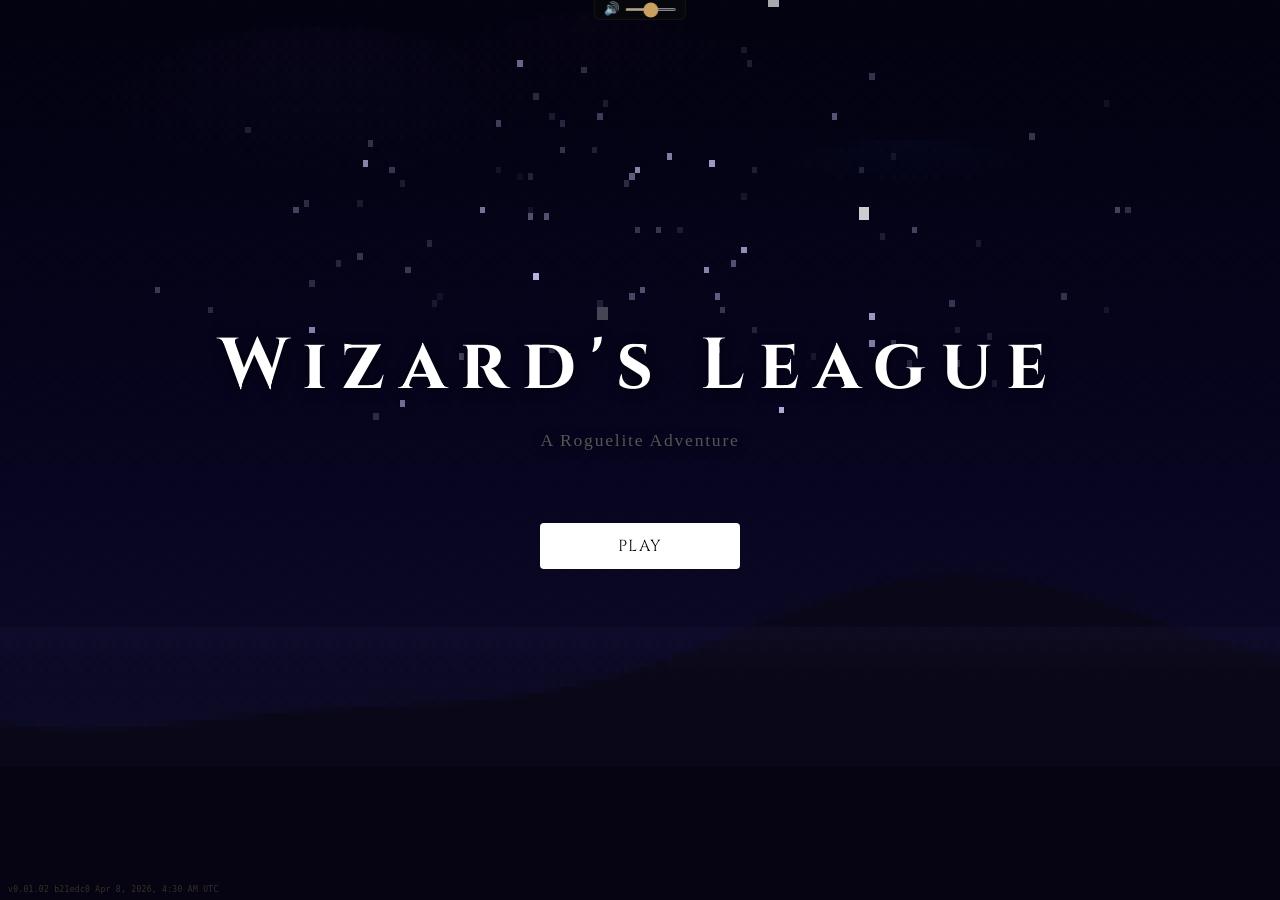
==== commit c97c1cd6: "feat: Deck Mode polish — hand UI, tooltips, animations, icons, layout Card hand system: - Spell pixe" ====
--- a/index.html
+++ b/index.html
@@ -559,16 +559,20 @@
   </div>
 </div>
 
+<!-- Spell tooltip (long-press on card) -->
+<div id="spell-tooltip" style="display:none;"></div>
+
 <!-- Volume widget -->
 <div id="vol-widget" style="
-  position:fixed; bottom:1rem; right:1rem; z-index:9999;
-  display:flex; align-items:center; gap:.5rem;
-  background:#0f0d0b; border:1px solid #3a2a18; border-radius:2rem;
-  padding:.4rem .75rem; box-shadow:0 2px 8px rgba(0,0,0,.5);">
-  <span id="vol-icon" style="font-size:1.1rem; cursor:pointer; color:#c8a060; user-select:none;" onclick="volumeToggleMute()">🔊</span>
+  position:fixed; top:0; left:50%; transform:translateX(-50%); z-index:9999;
+  display:flex; align-items:center; gap:.3rem;
+  background:rgba(8,8,13,0.78); border-left:1px solid rgba(50,35,15,0.45); border-right:1px solid rgba(50,35,15,0.45); border-bottom:1px solid rgba(50,35,15,0.45);
+  border-radius:0 0 6px 6px;
+  padding:.2rem .55rem; backdrop-filter:blur(6px);">
+  <span id="vol-icon" style="font-size:0.8rem; cursor:pointer; color:#c8a060; user-select:none; line-height:1;" onclick="volumeToggleMute()">🔊</span>
   <input id="vol-slider" type="range" min="0" max="100" value="50"
     oninput="volumeSet(this.value)"
-    style="width:72px; accent-color:#c8a060; cursor:pointer;">
+    style="width:52px; accent-color:#c8a060; cursor:pointer; height:3px;">
 </div>
 
 <!-- ═══════════════════════════════════════════════════════ -->
--- a/css/styles.css
+++ b/css/styles.css
@@ -555,7 +555,7 @@
     .modal .choices{display:flex;flex-direction:column;gap:.6rem;}
     .choice-btn{width:100%;text-align:left;background:linear-gradient(160deg,#17171f 0%,#0f0f14 60%);border:1px solid #2b2b36;border-radius:8px;padding:.9rem 1rem;cursor:pointer;transition:transform .12s,border-color .12s;}
     .choice-btn:hover{transform:translateY(-2px);border-color:#555;}
-    .choice-title{display:flex;align-items:center;gap:.6rem;font-weight:700;letter-spacing:.03em;}
+    .choice-title{display:flex;align-items:center;gap:.6rem;font-weight:700;letter-spacing:.03em;color:#f0f0f8;}
     .choice-desc{color:#aaa;font-size:.85rem;margin-top:.25rem;line-height:1.25;}
     .status-tag.tag-shock{border-color:#5a4cff;color:#bcb7ff;background:rgba(90,76,255,.08);}
 
@@ -1668,7 +1668,7 @@
   overflow-x: auto;
 }
 .played-card {
-  width: 60px; height: 82px; border-radius: 8px;
+  width: 44px; height: 60px; border-radius: 6px;
   border: 2px solid #3a3a4a; background: #0c0c18;
   flex-shrink: 0;
   display: flex; flex-direction: column; align-items: center;
@@ -1681,8 +1681,8 @@
 .played-card:hover { opacity: 1; transform: translateY(-3px); }
 .played-card:active { cursor: grabbing; }
 .played-card.drag-over { border-color: #f0c060; opacity: 1; }
-.played-card .pc-emoji { font-size: 1rem; line-height: 1; }
-.played-card .pc-name { font-size: 0.46rem; color: #777; word-break: break-word; line-height: 1.2; }
+.played-card .pc-emoji { font-size: 0.8rem; line-height: 1; }
+.played-card .pc-name { font-size: 0.38rem; color: #777; word-break: break-word; line-height: 1.2; }
 
 /* Card hand area — full width, sits below played row */
 #card-hand-area {
@@ -1713,11 +1713,11 @@
 
 /* Spell cards (in hand) */
 .spell-card {
-  width: 76px; height: 112px; border-radius: 10px;
+  width: 108px; height: 155px; border-radius: 10px;
   border: 2px solid #4a3a1a; background: #15100a;
   flex-shrink: 0;
   display: flex; flex-direction: column; align-items: center;
-  justify-content: space-between; padding: 7px 5px;
+  justify-content: space-between; padding: 8px 6px;
   cursor: pointer; position: relative;
   transition: transform 0.15s, box-shadow 0.15s, border-color 0.15s;
   font-size: 0.62rem; text-align: center; user-select: none;
@@ -1729,19 +1729,38 @@
   z-index: 10;
 }
 .spell-card .card-emoji { font-size: 1.5rem; line-height: 1; }
+.spell-card .card-art { display: flex; align-items: center; justify-content: center; width: 100%; padding: 2px 0 1px; }
+.spell-card .card-top-row {
+  display: flex; flex-direction: row; align-items: center; justify-content: space-between;
+  width: 100%; gap: 2px;
+}
+.spell-card .card-cd {
+  font-size: 0.44rem; color: #c87040; font-family: 'Cinzel', serif;
+  letter-spacing: .03em; white-space: nowrap; min-width: 22px;
+}
+.spell-card .card-pp {
+  font-size: 0.44rem; color: #6090c0; font-family: 'Cinzel', serif;
+  letter-spacing: .03em; white-space: nowrap; text-align: right; min-width: 22px;
+}
 .spell-card .card-name {
-  font-size: 0.51rem; color: #d0a060; font-family: 'Cinzel', serif;
+  font-size: 0.56rem; color: #d0a060; font-family: 'Cinzel', serif;
   letter-spacing: .04em; word-break: break-word; line-height: 1.2;
 }
-.spell-card .card-hint { font-size: 0.47rem; color: #7a9a78; }
+.spell-card .card-hint { font-size: 0.5rem; color: #7a9a78; }
 .spell-card .card-type {
-  font-size: 0.42rem; color: #5a4a2a; text-transform: uppercase;
+  font-size: 0.44rem; color: #5a4a2a; text-transform: uppercase;
   letter-spacing: .06em;
 }
 .spell-card.card-queued {
   opacity: 0.35; pointer-events: none;
   border-color: #2a2a3a;
 }
+@keyframes cardFlyIn {
+  from { top: 320px; opacity: 0; }
+  60%  { opacity: 1; }
+  to   { top: 0px; opacity: 1; }
+}
+
 .spell-card.card-zoomed {
   position: fixed; top: 50%; left: 50%;
   transform: translate(-50%, -55%) scale(2.5) !important;
@@ -1750,6 +1769,34 @@
   border-color: #f0c060;
   transition: transform 0.12s, box-shadow 0.12s;
 }
+
+/* Spell tooltip (long-press on hand cards) */
+#spell-tooltip {
+  position: fixed; z-index: 9999;
+  background: #18110a; border: 2px solid #6a4a20;
+  border-radius: 10px; padding: 10px 12px;
+  min-width: 190px; max-width: 250px;
+  box-shadow: 0 4px 24px rgba(0,0,0,0.7);
+  pointer-events: none;
+  font-family: inherit; font-size: 0.78rem; color: #c8b89a;
+}
+.stt-header {
+  display: flex; align-items: center; gap: 9px;
+  padding-bottom: 7px; margin-bottom: 7px;
+  border-bottom: 1px solid #6a4a2055;
+}
+.stt-icon { flex-shrink: 0; width: 52px; height: 52px;
+  display: flex; align-items: center; justify-content: center; }
+.stt-title-block { display: flex; flex-direction: column; gap: 3px; }
+.stt-name { font-size: 0.88rem; font-weight: 700; color: #f0f0f8; }
+.stt-badges { display: flex; gap: 6px; flex-wrap: wrap; font-size: 0.7rem; font-weight: 600; }
+.stt-elem { text-transform: capitalize; }
+.stt-rarity { opacity: 0.85; }
+.stt-desc { font-size: 0.73rem; color: #b0a090; margin-bottom: 7px; line-height: 1.35; }
+.stt-stats { display: flex; gap: 8px; flex-wrap: wrap; }
+.stt-stat { font-size: 0.72rem; background: #28190e; border-radius: 4px;
+  padding: 2px 6px; color: #c8b89a; }
+.stt-stat b { color: #f0d090; }
 
 /* Item cards (always visible in deck mode, right side of hand) */
 .item-card {
@@ -1864,8 +1911,7 @@
   border-bottom: none;
 }
 .deck-mode-active .sb-queue-bar {
-  border-top: none;
-  background: transparent;
+  display: none;
 }
 /* Played card row label strip */
 .deck-mode-active #played-card-row:empty::after {
@@ -1874,3 +1920,122 @@
   letter-spacing: .08em;
 }
 
+/* ── Deck mode: full-screen battle layout ──────────────────────────────────── */
+#combat-screen.deck-mode-active {
+  padding: 0;
+  height: 100vh;
+  overflow: hidden;
+}
+/* combat-top fills entire screen, positioned so children can use absolute */
+#combat-screen.deck-mode-active .combat-top {
+  flex: 1 1 0;
+  min-height: 0;
+  position: relative;
+  padding: 0;
+  gap: 0;
+}
+/* Topbar: minimal strip at top — element badge + round label only */
+#combat-screen.deck-mode-active .combat-topbar {
+  position: absolute;
+  top: 0; left: 0; right: 0;
+  z-index: 20;
+  padding: 0.18rem 0.5rem;
+  gap: 0.5rem;
+  background: rgba(8, 8, 13, 0.78);
+  backdrop-filter: blur(6px);
+  -webkit-backdrop-filter: blur(6px);
+  border-bottom: 1px solid rgba(50, 35, 15, 0.45);
+}
+#combat-screen.deck-mode-active .combat-topbar .combat-header {
+  font-size: 0.5rem;
+}
+/* Hide tabs from topbar in deck mode */
+#combat-screen.deck-mode-active .combat-topbar .combat-tabs {
+  display: none;
+}
+/* Pull stats-bar out of topbar, stack above the end-turn button */
+#combat-screen.deck-mode-active .combat-topbar .stats-bar {
+  position: fixed;
+  bottom: 100px; right: 12px;
+  z-index: 28;
+  flex-direction: column;
+  gap: 3px;
+  background: rgba(8, 8, 13, 0.82);
+  backdrop-filter: blur(6px);
+  -webkit-backdrop-filter: blur(6px);
+  border: 1px solid rgba(50, 35, 15, 0.5);
+  border-radius: 6px;
+  padding: 6px 10px;
+  font-size: 0.52rem;
+  min-width: 130px;
+}
+/* Enemy HUD in deck mode: full-arena overlay, cards positioned individually under sprites */
+#combat-screen.deck-mode-active .arena-enemy-hud {
+  top: 0; left: 0; right: 0; bottom: 0;
+  width: 100%; height: 100%;
+  padding: 0;
+  pointer-events: none;
+}
+#combat-screen.deck-mode-active .arena-enemy-card {
+  position: absolute;
+  pointer-events: all;
+  transform: translateX(-50%);
+}
+/* battle-arena fills all of combat-top (topbar is absolute so arena starts at 0) */
+#combat-screen.deck-mode-active .battle-arena {
+  flex: 1 1 0;
+  height: 100% !important;
+  max-height: none !important;
+  min-height: 0;
+  border: none;
+}
+/* combat-bottom: fixed at bottom, transparent — cards float over the arena */
+#combat-screen.deck-mode-active .combat-bottom {
+  position: fixed;
+  bottom: 0; left: 0; right: 0;
+  z-index: 25;
+  background: transparent;
+  overflow: visible;
+  padding: 0;
+  gap: 0;
+  pointer-events: none;
+}
+#combat-screen.deck-mode-active .ctab-panel.active {
+  padding: 0;
+  pointer-events: none;
+}
+/* Played-card row: transparent overlay over the arena */
+#combat-screen.deck-mode-active #played-card-row {
+  pointer-events: all;
+  background: transparent !important;
+  border-top: none;
+  border-bottom: none;
+}
+/* Card hand area: transparent, cards float over background */
+#combat-screen.deck-mode-active #card-hand-area {
+  pointer-events: all;
+  background: transparent;
+  padding: 4px 8px 10px !important;
+}
+#combat-screen.deck-mode-active #card-hand-row {
+  align-items: flex-end;
+  overflow-x: visible;
+  padding: 6px 0 0;
+}
+/* Tighter card spacing for fan layout */
+#combat-screen.deck-mode-active #card-hand {
+  gap: 2px;
+  align-items: flex-end;
+}
+/* End-turn button + actions label: fixed bottom-right */
+#combat-screen.deck-mode-active #arena-endturn-panel {
+  position: fixed !important;
+  bottom: 10px;
+  right: 12px;
+  z-index: 30;
+  transform: none;
+  flex-direction: column;
+  align-items: flex-end;
+  gap: 2px;
+}
+
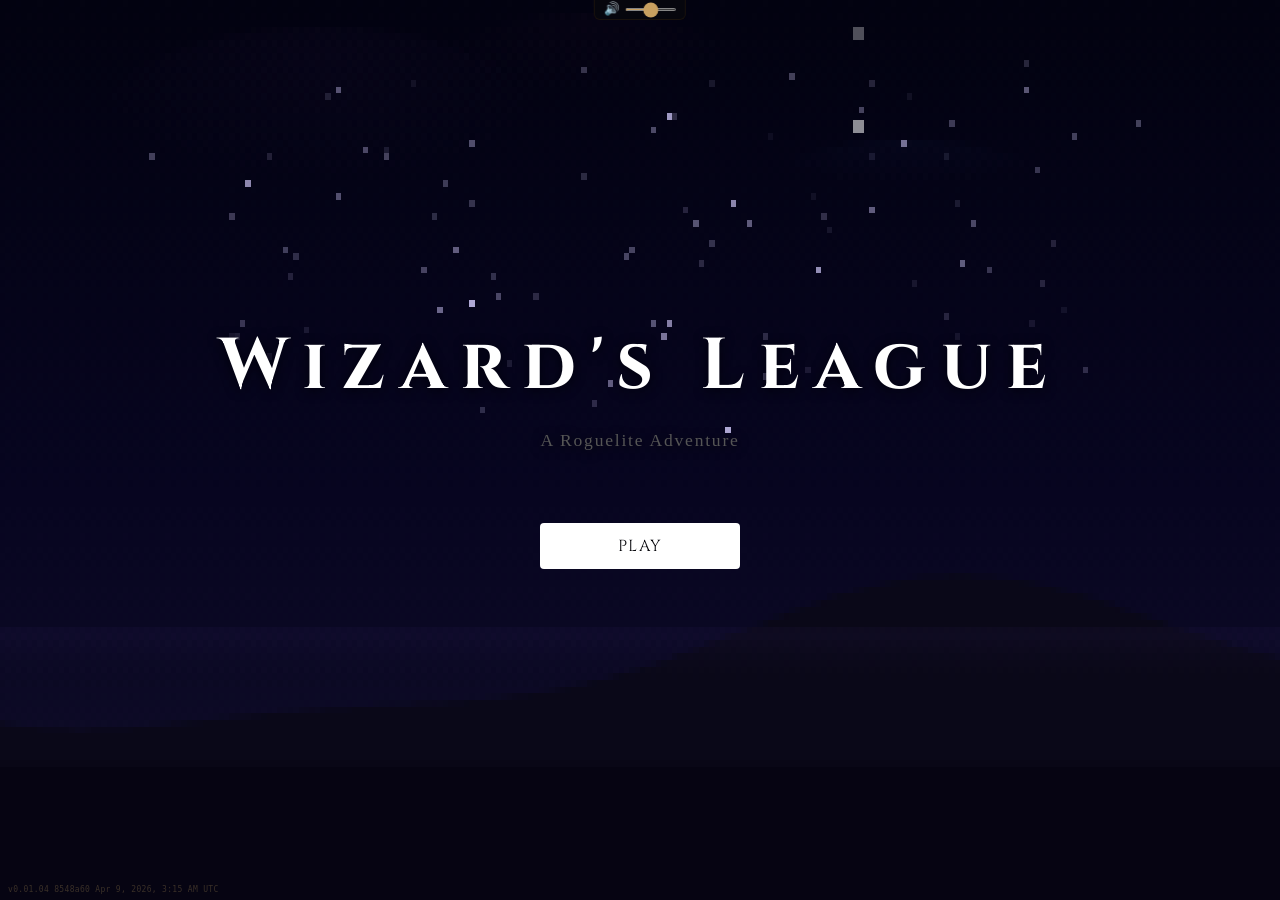
==== commit a5748c01: "fix: mobile deck mode layout — safe area insets, canvas resize, tap targets - viewport-fit=cover so " ====
--- a/index.html
+++ b/index.html
@@ -2,7 +2,7 @@
 <html lang="en">
 <head>
   <meta charset="UTF-8"/>
-  <meta name="viewport" content="width=device-width, initial-scale=1.0"/>
+  <meta name="viewport" content="width=device-width, initial-scale=1.0, viewport-fit=cover"/>
   <title>Wizard's League</title>
   <link href="https://fonts.googleapis.com/css2?family=Cinzel:wght@400;700&display=swap" rel="stylesheet">
   <link rel="stylesheet" href="css/styles.css">
@@ -128,10 +128,13 @@
       <span class="map-topbar-sep">·</span>
       <div id="map-lives-inline" style="color:#e84a4a;font-size:.7rem;"></div>
       <span class="map-topbar-sep">·</span>
+      <span id="map-gold-inline" class="map-gold-txt"></span>
+      <span class="map-topbar-sep">·</span>
       <button onclick="showBookEditor()" style="background:none;border:none;color:#8a6a40;font-size:.68rem;cursor:pointer;padding:.1rem .3rem;font-family:'Cinzel',serif;letter-spacing:.04em;white-space:nowrap;" title="Manage spellbooks">📚 Books</button>
       <span class="map-topbar-sep">·</span>
       <button onclick="showLibrary()" style="background:none;border:none;color:#6a5a8a;font-size:.68rem;cursor:pointer;padding:.1rem .3rem;font-family:'Cinzel',serif;letter-spacing:.04em;white-space:nowrap;" title="Spell Library">📖 Library</button>
     </div>
+    <div class="map-stats-strip" id="map-stats-strip"></div>
     <div id="gym-warning-banner" style="display:none;" class="gym-warning"></div>
     <div id="map-hint" class="map-hint">Click a path to travel</div>
     <!-- Sandbox zone switcher -->
@@ -329,6 +332,7 @@
         <div class="stat-item"><div class="stat-label">Skill Pts</div><div class="stat-value sp" id="combat-sp">0</div></div>
         <div class="stat-item"><div class="stat-label">Gold</div><div class="stat-value gold" id="combat-gold">0</div></div>
         <div class="stat-item"><div class="stat-label">Lives</div><div class="stat-value" id="combat-lives" style="color:#e84a4a;">❤❤❤</div></div>
+        <div class="stat-item" id="stats-bar-actions-row" style="display:none;border-top:1px solid rgba(80,50,20,0.4);padding-top:4px;margin-top:2px;"><div class="stat-label">Actions</div><div class="stat-value" id="stats-bar-actions-chip" style="color:#8a6a40;">0 / 0</div></div>
       </div>
       <!-- Tab bar (moved to topbar) -->
       <div class="combat-tabs" id="combat-tabs">
@@ -351,8 +355,21 @@
     <div class="battle-arena" id="battle-arena">
       <canvas id="battle-canvas"></canvas>
 
+      <!-- Enemy intent card overlay — HTML cards above sprites -->
+      <div id="enemy-intent-overlay"></div>
+
       <!-- Enemy HUD panels — top right -->
       <div class="arena-enemy-hud" id="arena-enemy-hud"></div>
+
+      <!-- Deck mode stats panel — sits above the player HUD, bottom-left -->
+      <div id="deck-stats-panel" style="display:none;">
+        <div class="dsp-row"><span class="dsp-label">ATK</span><span class="dsp-val power" id="dsp-atk">0</span></div>
+        <div class="dsp-row"><span class="dsp-label">EFX</span><span class="dsp-val sp" id="dsp-efx">0</span></div>
+        <div class="dsp-row"><span class="dsp-label">DEF</span><span class="dsp-val" style="color:#4aaa8a" id="dsp-def">0</span></div>
+        <div class="dsp-row"><span class="dsp-label">Gold</span><span class="dsp-val gold" id="dsp-gold">0</span></div>
+        <div class="dsp-row"><span class="dsp-label">Lives</span><span class="dsp-val" style="color:#e84a4a;" id="dsp-lives">❤</span></div>
+        <div class="dsp-row dsp-actions"><span class="dsp-label">Actions</span><span class="dsp-val" id="dsp-actions">0 / 0</span></div>
+      </div>
 
       <!-- Player HUD — bottom left -->
       <div class="arena-player-hud" id="arena-player-hud">
--- a/css/styles.css
+++ b/css/styles.css
@@ -1321,6 +1321,35 @@
       border-radius: 3px;
       transition: width .4s, background .4s;
     }
+    .map-gold-txt {
+      font-family: 'Cinzel', serif;
+      font-size: .65rem;
+      color: #c8a030;
+      white-space: nowrap;
+    }
+    .map-stats-strip {
+      position: absolute;
+      top: 58px;
+      left: 50%;
+      transform: translateX(-50%);
+      display: flex;
+      align-items: center;
+      gap: .55rem;
+      padding: .22rem .7rem;
+      background: rgba(4,2,14,0.65);
+      border: 1px solid rgba(80,60,160,0.22);
+      border-radius: 20px;
+      z-index: 10;
+      pointer-events: none;
+      backdrop-filter: blur(2px);
+      white-space: nowrap;
+    }
+    .map-stat-chip {
+      font-size: .6rem;
+      font-family: 'Cinzel', serif;
+      letter-spacing: .04em;
+    }
+    .map-stat-chip b { font-weight: 700; }
     .map-hint {
       position: absolute;
       bottom: 10px;
@@ -1770,6 +1799,72 @@
   transition: transform 0.12s, box-shadow 0.12s;
 }
 
+/* Deck mode stats panel — above player portrait, bottom-left of arena */
+#deck-stats-panel {
+  position: absolute;
+  left: 7px;
+  background: rgba(8, 6, 4, 0.88);
+  border: 1px solid #2a3a28;
+  border-radius: 6px;
+  padding: 5px 10px;
+  z-index: 12;
+  display: flex;
+  flex-direction: column;
+  gap: 2px;
+  pointer-events: none;
+}
+.dsp-row {
+  display: flex;
+  justify-content: space-between;
+  align-items: center;
+  gap: 10px;
+  font-size: 0.5rem;
+  font-family: 'Cinzel', serif;
+}
+.dsp-label { color: #4a4a5a; letter-spacing: .05em; text-transform: uppercase; }
+.dsp-val { font-weight: 700; color: #c8b89a; }
+.dsp-val.power { color: #e07050; }
+.dsp-val.sp { color: #8080e0; }
+.dsp-val.gold { color: #c8a030; }
+.dsp-actions { border-top: 1px solid rgba(80,50,20,0.35); padding-top: 3px; margin-top: 1px; }
+.dsp-actions .dsp-val { color: #8a6a40; }
+
+/* Enemy intent card overlay */
+#enemy-intent-overlay {
+  position: absolute; top: 0; left: 0; width: 100%; height: 100%;
+  pointer-events: none; z-index: 8;
+}
+.enemy-intent-row {
+  position: absolute;
+  display: flex; flex-direction: row; gap: 4px;
+  transform: translateX(-50%);
+}
+.enemy-intent-card {
+  width: 52px; height: 72px;
+  border-radius: 8px;
+  border: 2px solid #4a3a1a;
+  background: #15100a;
+  display: flex; flex-direction: column;
+  align-items: center; justify-content: center;
+  gap: 2px; padding: 4px 3px;
+  font-family: 'Cinzel', serif;
+  flex-shrink: 0;
+  box-shadow: 0 4px 12px rgba(0,0,0,0.7);
+}
+.enemy-intent-card:not(.next) { opacity: 0.55; }
+.enemy-intent-card .eic-art {
+  flex: 1; display: flex; align-items: center; justify-content: center;
+  font-size: 1.4rem; line-height: 1;
+}
+.enemy-intent-card .eic-name {
+  font-size: 0.42rem; color: #d0a060;
+  letter-spacing: .03em; line-height: 1.2;
+  text-align: center; word-break: break-word;
+  padding: 0 2px;
+}
+.enemy-intent-card.eic-hidden .eic-art { color: #604040; font-size: 1rem; }
+.enemy-intent-card.eic-hidden .eic-name { color: #604040; }
+
 /* Spell tooltip (long-press on hand cards) */
 #spell-tooltip {
   position: fixed; z-index: 9999;
@@ -1953,21 +2048,9 @@
 #combat-screen.deck-mode-active .combat-topbar .combat-tabs {
   display: none;
 }
-/* Pull stats-bar out of topbar, stack above the end-turn button */
+/* Stats-bar stays in topbar in deck mode (hidden behind the arena) — real stats shown in #deck-stats-panel */
 #combat-screen.deck-mode-active .combat-topbar .stats-bar {
-  position: fixed;
-  bottom: 100px; right: 12px;
-  z-index: 28;
-  flex-direction: column;
-  gap: 3px;
-  background: rgba(8, 8, 13, 0.82);
-  backdrop-filter: blur(6px);
-  -webkit-backdrop-filter: blur(6px);
-  border: 1px solid rgba(50, 35, 15, 0.5);
-  border-radius: 6px;
-  padding: 6px 10px;
-  font-size: 0.52rem;
-  min-width: 130px;
+  display: none;
 }
 /* Enemy HUD in deck mode: full-arena overlay, cards positioned individually under sprites */
 #combat-screen.deck-mode-active .arena-enemy-hud {
@@ -1981,9 +2064,16 @@
   pointer-events: all;
   transform: translateX(-50%);
 }
+/* Canvas stretches to fill the full arena in deck mode */
+#combat-screen.deck-mode-active #battle-canvas {
+  width: 100% !important;
+  height: 100% !important;
+}
 /* battle-arena fills all of combat-top (topbar is absolute so arena starts at 0) */
 #combat-screen.deck-mode-active .battle-arena {
   flex: 1 1 0;
+  width: 100% !important;
+  max-width: none !important;
   height: 100% !important;
   max-height: none !important;
   min-height: 0;
@@ -2015,7 +2105,7 @@
 #combat-screen.deck-mode-active #card-hand-area {
   pointer-events: all;
   background: transparent;
-  padding: 4px 8px 10px !important;
+  padding: 4px 8px calc(10px + env(safe-area-inset-bottom, 0px)) !important;
 }
 #combat-screen.deck-mode-active #card-hand-row {
   align-items: flex-end;
@@ -2030,12 +2120,35 @@
 /* End-turn button + actions label: fixed bottom-right */
 #combat-screen.deck-mode-active #arena-endturn-panel {
   position: fixed !important;
-  bottom: 10px;
-  right: 12px;
+  bottom: calc(10px + env(safe-area-inset-bottom, 0px));
+  right: calc(12px + env(safe-area-inset-right, 0px));
   z-index: 30;
   transform: none;
   flex-direction: column;
   align-items: flex-end;
-  gap: 2px;
-}
-
+  gap: 3px;
+}
+#combat-screen.deck-mode-active .arena-endturn-btn {
+  padding: .6rem 1.4rem;
+  font-size: .8rem;
+  letter-spacing: .1em;
+  border-radius: 8px;
+  border-width: 2px;
+  min-height: 44px;
+  min-width: 44px;
+}
+#combat-screen.deck-mode-active .arena-actions-label {
+  font-size: .6rem;
+  color: #8a6a40;
+}
+@media (max-width: 480px) {
+  #combat-screen.deck-mode-active .arena-endturn-btn {
+    padding: .45rem .9rem;
+    font-size: .7rem;
+  }
+  #combat-screen.deck-mode-active #deck-stats-panel {
+    font-size: .55rem;
+    gap: 3px;
+  }
+}
+
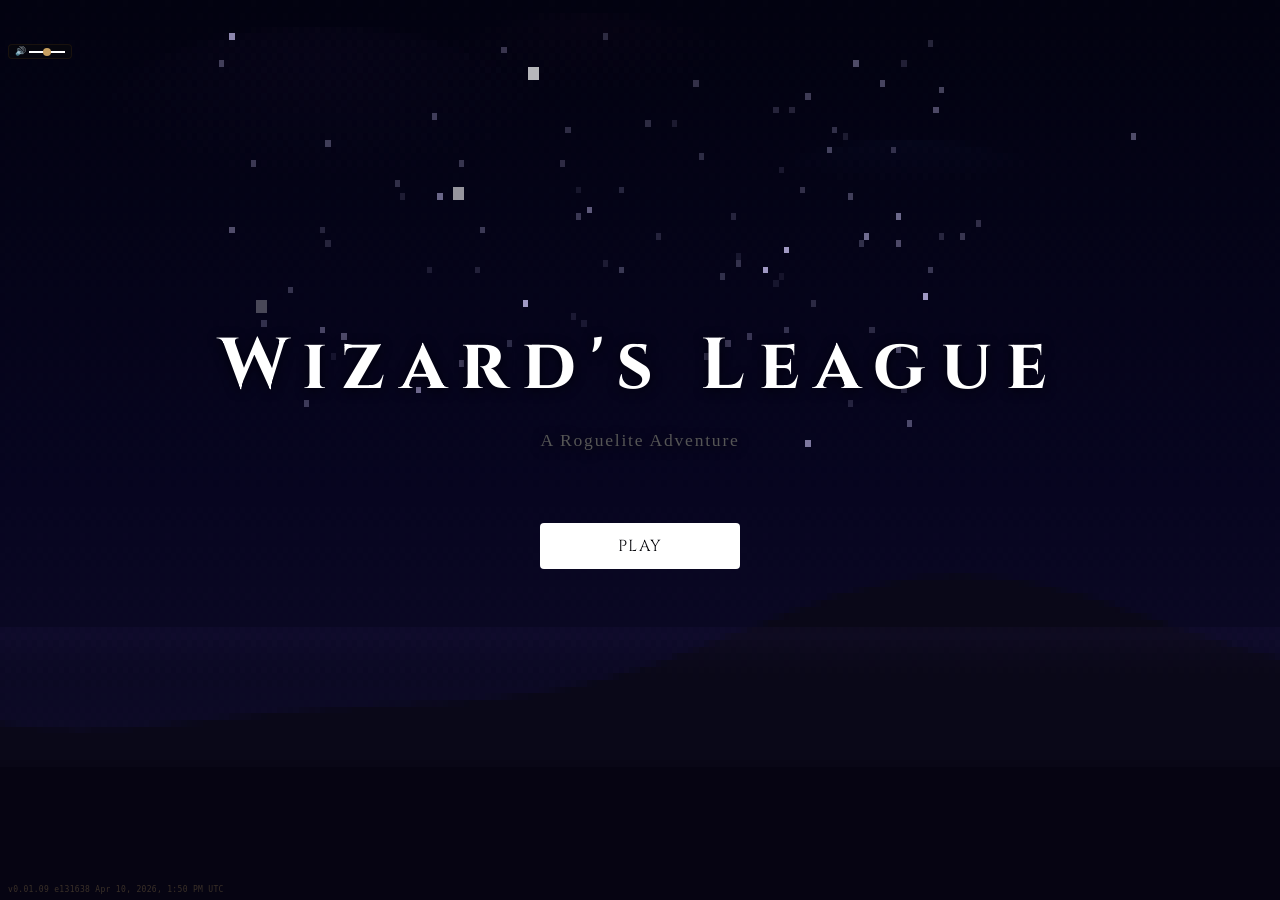
==== commit 6b4ea26b: "feat: zone visual overhaul + UI polish Battle backgrounds (sprites.js): - Fire: volcano silhouette w" ====
--- a/index.html
+++ b/index.html
@@ -581,15 +581,15 @@
 
 <!-- Volume widget -->
 <div id="vol-widget" style="
-  position:fixed; top:0; left:50%; transform:translateX(-50%); z-index:9999;
-  display:flex; align-items:center; gap:.3rem;
-  background:rgba(8,8,13,0.78); border-left:1px solid rgba(50,35,15,0.45); border-right:1px solid rgba(50,35,15,0.45); border-bottom:1px solid rgba(50,35,15,0.45);
-  border-radius:0 0 6px 6px;
-  padding:.2rem .55rem; backdrop-filter:blur(6px);">
-  <span id="vol-icon" style="font-size:0.8rem; cursor:pointer; color:#c8a060; user-select:none; line-height:1;" onclick="volumeToggleMute()">🔊</span>
+  position:fixed; top:44px; left:8px; z-index:9999;
+  display:flex; align-items:center; gap:.2rem;
+  background:rgba(8,8,13,0.78); border:1px solid rgba(50,35,15,0.45);
+  border-radius:4px;
+  padding:.14rem .38rem; backdrop-filter:blur(6px);">
+  <span id="vol-icon" style="font-size:0.56rem; cursor:pointer; color:#c8a060; user-select:none; line-height:1;" onclick="volumeToggleMute()">🔊</span>
   <input id="vol-slider" type="range" min="0" max="100" value="50"
     oninput="volumeSet(this.value)"
-    style="width:52px; accent-color:#c8a060; cursor:pointer; height:3px;">
+    style="width:36px; accent-color:#c8a060; cursor:pointer; height:2px;">
 </div>
 
 <!-- ═══════════════════════════════════════════════════════ -->
--- a/css/styles.css
+++ b/css/styles.css
@@ -1,4 +1,7 @@
     html{height:100%;overflow-y:auto;}
+    #vol-slider{-webkit-appearance:none;appearance:none;}
+    #vol-slider::-webkit-slider-thumb{-webkit-appearance:none;appearance:none;width:8px;height:8px;border-radius:50%;background:#c8a060;cursor:pointer;}
+    #vol-slider::-moz-range-thumb{width:8px;height:8px;border-radius:50%;background:#c8a060;cursor:pointer;border:none;}
     *{box-sizing:border-box;margin:0;padding:0;}
     body{background:#0a0a0f;color:#fff;font-family:Georgia,serif;min-height:100vh;display:flex;align-items:flex-start;justify-content:center;font-size:18px;overflow-y:auto;}
     .screen{display:none;width:100%;position:relative;z-index:1;}
@@ -1840,13 +1843,13 @@
   transform: translateX(-50%);
 }
 .enemy-intent-card {
-  width: 52px; height: 72px;
-  border-radius: 8px;
+  width: 44px; height: 58px;
+  border-radius: 6px;
   border: 2px solid #4a3a1a;
   background: #15100a;
   display: flex; flex-direction: column;
   align-items: center; justify-content: center;
-  gap: 2px; padding: 4px 3px;
+  gap: 1px; padding: 3px 2px;
   font-family: 'Cinzel', serif;
   flex-shrink: 0;
   box-shadow: 0 4px 12px rgba(0,0,0,0.7);
@@ -2106,24 +2109,30 @@
   pointer-events: all;
   background: transparent;
   padding: 4px 8px calc(10px + env(safe-area-inset-bottom, 0px)) !important;
+  height: calc(195px + env(safe-area-inset-bottom, 0px));
+  min-height: calc(195px + env(safe-area-inset-bottom, 0px));
+  justify-content: flex-end;
 }
 #combat-screen.deck-mode-active #card-hand-row {
   align-items: flex-end;
   overflow-x: visible;
   padding: 6px 0 0;
+  justify-content: flex-end;
+  padding-right: 8px;
 }
 /* Tighter card spacing for fan layout */
 #combat-screen.deck-mode-active #card-hand {
   gap: 2px;
   align-items: flex-end;
 }
-/* End-turn button + actions label: fixed bottom-right */
+/* End-turn button + actions label: fixed mid-right */
 #combat-screen.deck-mode-active #arena-endturn-panel {
   position: fixed !important;
-  bottom: calc(10px + env(safe-area-inset-bottom, 0px));
+  top: 50%;
+  transform: translateY(-50%);
+  bottom: auto;
   right: calc(12px + env(safe-area-inset-right, 0px));
   z-index: 30;
-  transform: none;
   flex-direction: column;
   align-items: flex-end;
   gap: 3px;
@@ -2150,5 +2159,23 @@
     font-size: .55rem;
     gap: 3px;
   }
-}
-
+  /* Smaller cards in hand on mobile */
+  #combat-screen.deck-mode-active .spell-card {
+    width: 70px;
+    height: 100px;
+    padding: 5px 4px;
+    border-radius: 7px;
+    font-size: 0.45rem;
+  }
+  #combat-screen.deck-mode-active .spell-card .card-emoji { font-size: 1.1rem; }
+  #combat-screen.deck-mode-active .spell-card .card-name { font-size: 0.42rem; }
+  #combat-screen.deck-mode-active .spell-card .card-hint { font-size: 0.38rem; }
+  #combat-screen.deck-mode-active .spell-card .card-cd,
+  #combat-screen.deck-mode-active .spell-card .card-pp { font-size: 0.38rem; min-width: 16px; }
+  /* Fixed hand height for smaller cards — prevents queue from dropping */
+  #combat-screen.deck-mode-active #card-hand-area {
+    height: calc(140px + env(safe-area-inset-bottom, 0px));
+    min-height: calc(140px + env(safe-area-inset-bottom, 0px));
+  }
+}
+
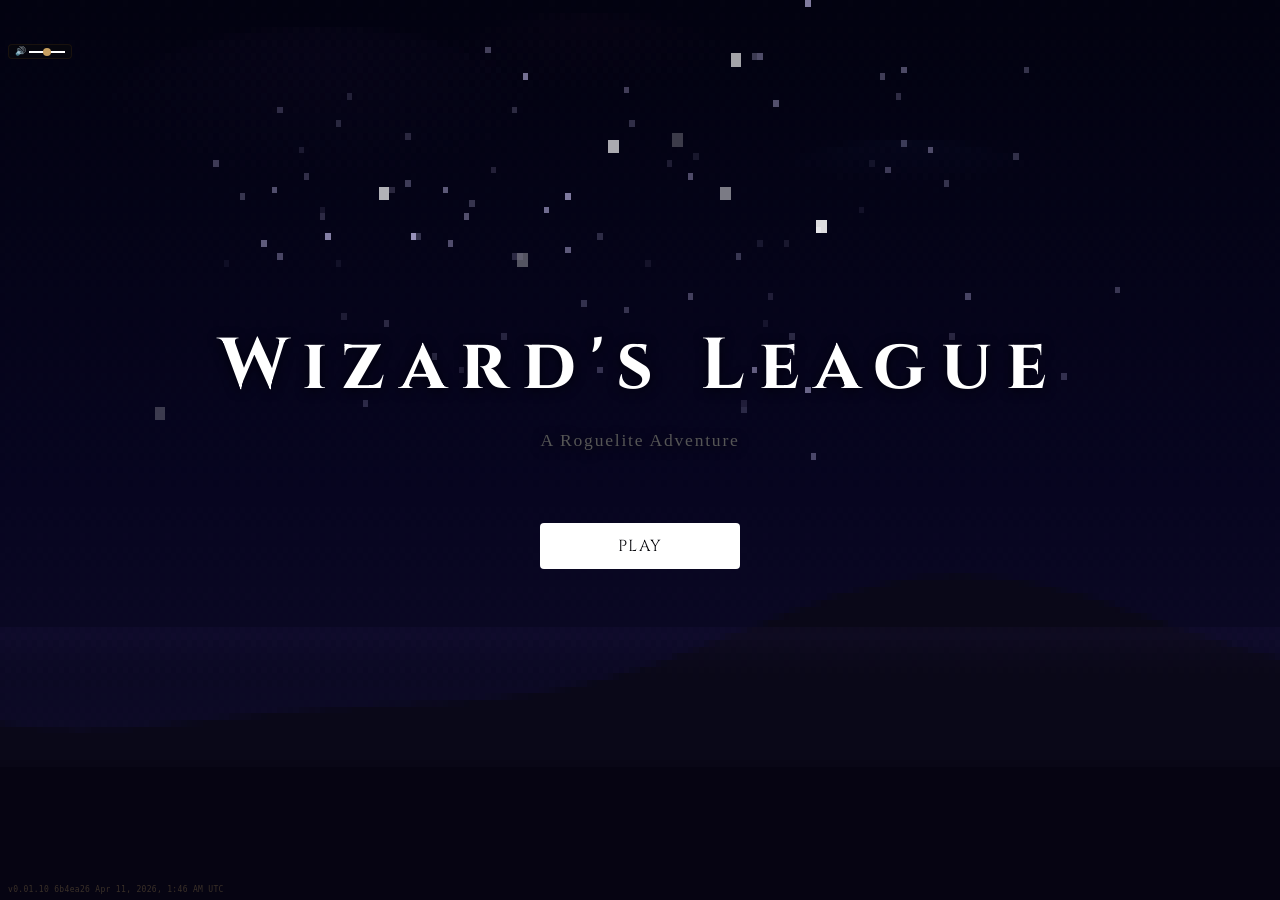
==== commit 9d9771dc: "fix: lobby castle drawbridge visual overhaul - Fix gate arch drawing order so black opening always r" ====
--- a/index.html
+++ b/index.html
@@ -190,7 +190,7 @@
 <!-- BETWEEN RUNS -->
 <div id="between-runs-screen" class="screen" style="padding:0;overflow:hidden;position:relative;">
   <!-- Map canvas -->
-  <canvas id="lobby-map-canvas" style="display:block;width:100%;height:100%;image-rendering:pixelated;image-rendering:crisp-edges;cursor:default;"></canvas>
+  <canvas id="lobby-map-canvas" style="display:block;width:100%;height:100%;cursor:default;"></canvas>
 
   <!-- Overlay panels — shown one at a time over the map -->
   <div id="lobby-panel" style="display:none;position:absolute;inset:0;background:#080608ee;overflow-y:auto;padding:1rem;">
@@ -201,8 +201,6 @@
   <!-- Save Files button always visible -->
   <button onclick="showSaveSelect()" style="position:absolute;bottom:.6rem;left:.6rem;background:#0a0806;border:1px solid #2a1a08;color:#4a3820;font-family:'Cinzel',serif;font-size:.6rem;padding:.25rem .6rem;border-radius:3px;cursor:pointer;z-index:5;">← Files</button>
 
-  <!-- Rarity preview button — top-right corner -->
-  <button onclick="showIncantationPreview()" style="position:absolute;top:2.8rem;right:.6rem;background:rgba(10,6,2,.85);border:1px solid #3a2010;color:#c8a060;font-size:.55rem;font-family:'Cinzel',serif;letter-spacing:.08em;padding:3px 9px;border-radius:4px;cursor:pointer;z-index:10;" title="Preview incantation rarity tiers">📜 Rarity</button>
 
 </div>
 
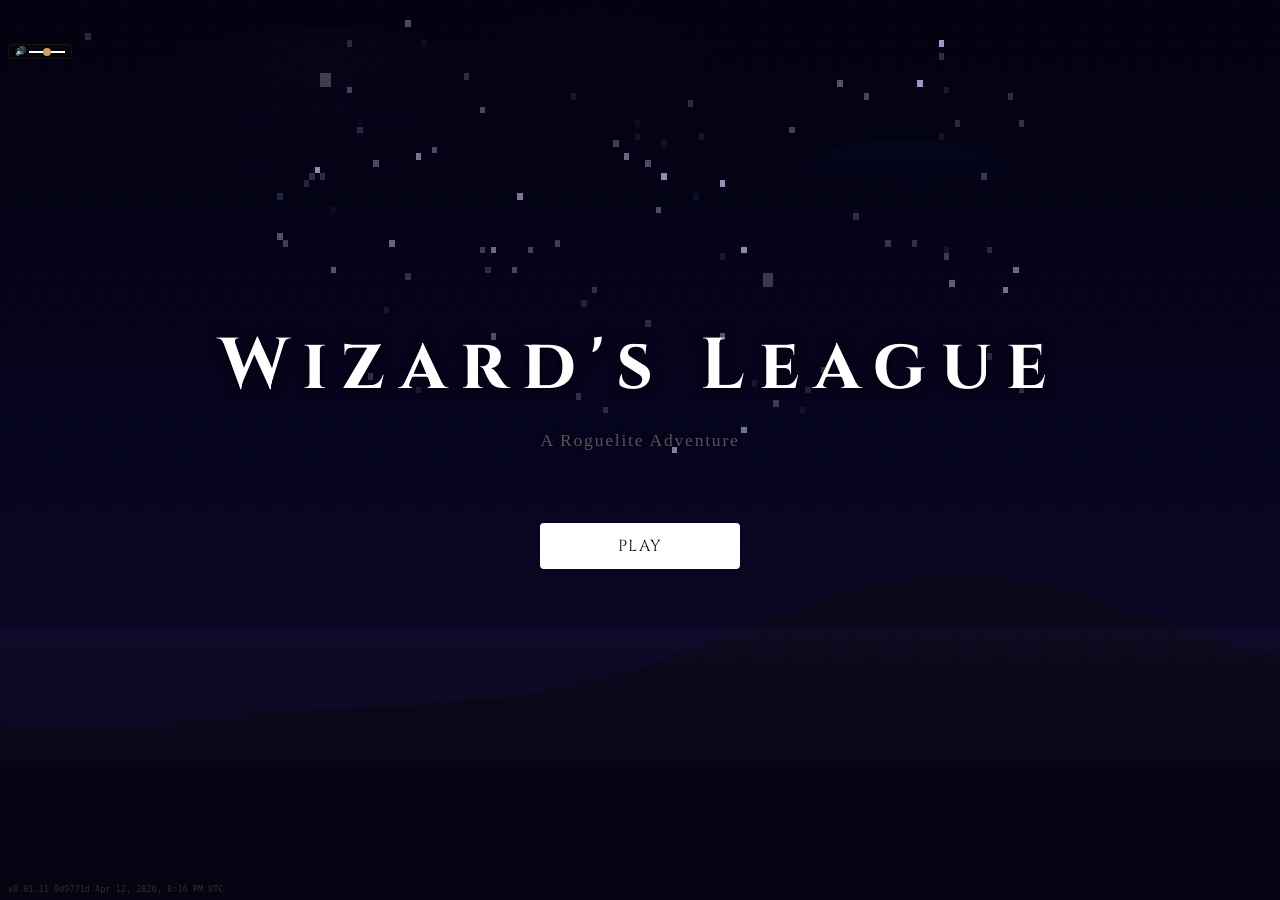
==== commit 36a7c3ca: "feat: ruined portal gate + Artifacts/Tailor swap Veil is now a locked Ruined Portal until the Dark O" ====
--- a/index.html
+++ b/index.html
@@ -71,24 +71,6 @@
   </div>
 </div>
 
-<!-- MODE SELECT -->
-<div id="mode-select-screen" class="screen">
-  <h2 style="font-family:'Cinzel',serif;color:#c8a060;letter-spacing:.1em;">Choose Your Style</h2>
-  <p class="subtitle">How would you like to play?</p>
-  <div class="mode-options">
-    <div class="mode-card" onclick="selectGameMode(false)">
-      <div class="mode-icon">📖</div>
-      <div class="mode-name">Spellbook</div>
-      <div class="mode-desc">Classic spell buttons with cooldowns</div>
-    </div>
-    <div class="mode-card" onclick="selectGameMode(true)">
-      <div class="mode-icon">🃏</div>
-      <div class="mode-name">Deck</div>
-      <div class="mode-desc">Draw cards from your hand each turn</div>
-    </div>
-  </div>
-</div>
-
 <!-- ELEMENT SELECT -->
 <div id="element-screen" class="screen">
   <h2 id="welcome-msg">Choose Your Element</h2>
@@ -130,7 +112,7 @@
       <span class="map-topbar-sep">·</span>
       <span id="map-gold-inline" class="map-gold-txt"></span>
       <span class="map-topbar-sep">·</span>
-      <button onclick="showBookEditor()" style="background:none;border:none;color:#8a6a40;font-size:.68rem;cursor:pointer;padding:.1rem .3rem;font-family:'Cinzel',serif;letter-spacing:.04em;white-space:nowrap;" title="Manage spellbooks">📚 Books</button>
+      <button onclick="showBookEditor()" style="background:none;border:none;color:#8a6a40;font-size:.68rem;cursor:pointer;padding:.1rem .3rem;font-family:'Cinzel',serif;letter-spacing:.04em;white-space:nowrap;" title="Manage decks">📚 Decks</button>
       <span class="map-topbar-sep">·</span>
       <button onclick="showLibrary()" style="background:none;border:none;color:#6a5a8a;font-size:.68rem;cursor:pointer;padding:.1rem .3rem;font-family:'Cinzel',serif;letter-spacing:.04em;white-space:nowrap;" title="Spell Library">📖 Library</button>
     </div>
@@ -201,6 +183,12 @@
   <!-- Save Files button always visible -->
   <button onclick="showSaveSelect()" style="position:absolute;bottom:.6rem;left:.6rem;background:#0a0806;border:1px solid #2a1a08;color:#4a3820;font-family:'Cinzel',serif;font-size:.6rem;padding:.25rem .6rem;border-radius:3px;cursor:pointer;z-index:5;">← Files</button>
 
+  <!-- Veil Unlock Animation Overlay -->
+  <div id="veil-unlock-overlay" style="display:none;position:absolute;inset:0;background:#010008;z-index:20;flex-direction:column;align-items:center;justify-content:center;gap:0;cursor:pointer;">
+    <canvas id="veil-unlock-canvas" style="image-rendering:pixelated;"></canvas>
+    <div id="veil-unlock-title" style="font-family:'Cinzel',serif;font-size:1.3rem;color:#c080ff;letter-spacing:.12em;text-shadow:0 0 20px #8040cc,0 0 40px #5020aa;margin-top:1rem;opacity:0;text-align:center;"></div>
+    <div id="veil-unlock-sub" style="font-family:'Cinzel',serif;font-size:.75rem;color:#9070cc;letter-spacing:.06em;margin-top:.5rem;opacity:0;font-style:italic;text-align:center;"></div>
+  </div>
 
 </div>
 
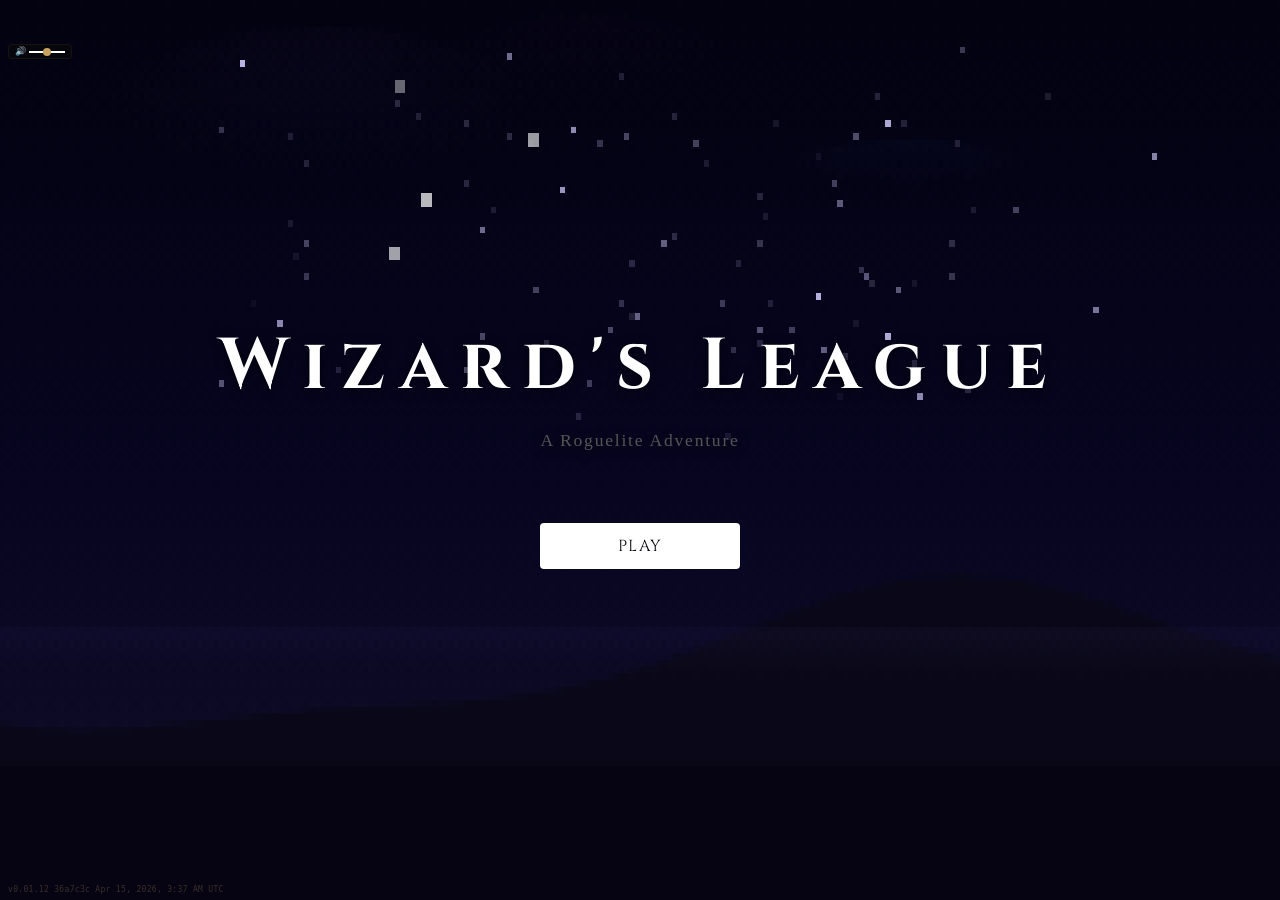
==== commit bfc46be0: "feat: remove deckMode flag + deck icons in lobby Card/deck UI is now always-on — all deckMode condit" ====
--- a/index.html
+++ b/index.html
@@ -591,6 +591,7 @@
 <script src="js/data/items.js"></script>
 <script src="js/data/artifacts.js"></script>
 <script src="js/data/spellbooks.js"></script>
+<script src="js/data/deckIcons.js"></script>
 <script src="js/data/talents.js"></script>
 <script src="js/data/encounters.js"></script>
 <script src="js/data/passives.js"></script>
--- a/css/styles.css
+++ b/css/styles.css
@@ -1914,35 +1914,34 @@
 
 /* ── Arena overlays (deck mode) ──────────────────────────────────────────── */
 
-/* Left side: deck switcher */
+/* Left side: deck switcher — bottom set by JS between stats panel and HUD */
 #arena-deck-switcher {
   position: absolute;
-  left: 6px; top: 50%; transform: translateY(-50%);
-  flex-direction: column; gap: 6px;
+  left: 7px; bottom: 0;
+  flex-direction: row; gap: 8px;
   z-index: 8;
 }
 .arena-deck-icon {
-  width: 48px; min-height: 56px; border-radius: 8px;
-  border: 2px solid #4a3a18; background: rgba(15,10,4,0.88);
+  width: 44px; border-radius: 0;
+  border: none; background: none;
   color: #c8a060; cursor: pointer;
   display: flex; flex-direction: column; align-items: center;
-  justify-content: center; gap: 2px; padding: 4px 2px;
+  justify-content: center; gap: 2px; padding: 2px;
   font-family: 'Cinzel', serif;
-  transition: border-color 0.15s, transform 0.1s, background 0.15s;
+  transition: opacity 0.15s, transform 0.1s;
+  filter: drop-shadow(0 1px 3px rgba(0,0,0,0.7));
 }
 .arena-deck-icon:hover:not(:disabled) {
-  border-color: #c8a060; background: rgba(40,25,8,0.95);
-  transform: translateX(3px);
-}
-.arena-deck-icon.active {
-  border-color: #f0c060; background: rgba(50,30,8,0.95);
-  box-shadow: 0 0 8px rgba(200,150,30,0.35);
-}
-.arena-deck-icon:disabled { opacity: 0.45; cursor: default; }
-.arena-deck-icon .adi-emoji { font-size: 1.3rem; line-height: 1; }
+  opacity: 0.85; transform: translateY(-2px);
+}
+.arena-deck-icon.active { opacity: 1; }
+.arena-deck-icon:disabled { opacity: 0.4; cursor: default; }
+.arena-deck-icon .adi-icon { display:flex; align-items:center; justify-content:center; width:34px; height:34px; }
+.arena-deck-icon .adi-icon svg { width:34px; height:34px; }
 .arena-deck-icon .adi-name {
-  font-size: 0.38rem; color: #9a7a40; letter-spacing: .04em;
+  font-size: 0.36rem; color: #c8a060; letter-spacing: .04em;
   text-align: center; white-space: pre-line; line-height: 1.2;
+  text-shadow: 0 1px 3px rgba(0,0,0,0.9);
 }
 
 /* Bottom right: end turn + actions */
@@ -1972,18 +1971,18 @@
   text-align: right;
 }
 
-/* Below player HUD: passives */
+/* Left of wizard, between stats panel and health bar */
 #arena-passives {
   position: absolute;
-  bottom: 7px; left: 170px;
-  flex-direction: row; gap: 4px; align-items: center;
-  z-index: 8; flex-wrap: wrap; max-width: 120px;
+  bottom: 7px; left: 7px;
+  flex-direction: column; gap: 4px; align-items: center;
+  z-index: 8;
 }
 .arena-passive-pip {
-  width: 18px; height: 18px; border-radius: 50%;
-  background: rgba(10,6,2,0.7); border: 1px solid #3a2a10;
+  width: 30px; height: 30px; border-radius: 50%;
+  background: none; border: none;
   display: flex; align-items: center; justify-content: center;
-  cursor: help;
+  cursor: help; font-size: 1.3rem; filter: drop-shadow(0 1px 3px rgba(0,0,0,0.7));
 }
 
 /* Deck mode: hide the queue-slots text list (replaced by played-card-row) */
@@ -2081,6 +2080,7 @@
   max-height: none !important;
   min-height: 0;
   border: none;
+  overflow: visible;
 }
 /* combat-bottom: fixed at bottom, transparent — cards float over the arena */
 #combat-screen.deck-mode-active .combat-bottom {
@@ -2120,10 +2120,22 @@
   justify-content: flex-end;
   padding-right: 8px;
 }
-/* Tighter card spacing for fan layout */
+/* Tighter card spacing for fan layout — overlap cards */
 #combat-screen.deck-mode-active #card-hand {
-  gap: 2px;
+  gap: 0;
   align-items: flex-end;
+}
+#combat-screen.deck-mode-active .spell-card + .spell-card {
+  margin-left: -32px;
+}
+/* Drag-to-scroll cursor on hand row */
+#combat-screen.deck-mode-active #card-hand-row {
+  cursor: grab;
+  touch-action: none;
+  user-select: none;
+}
+#combat-screen.deck-mode-active #card-hand-row.hand-dragging {
+  cursor: grabbing;
 }
 /* End-turn button + actions label: fixed mid-right */
 #combat-screen.deck-mode-active #arena-endturn-panel {
@@ -2172,6 +2184,10 @@
   #combat-screen.deck-mode-active .spell-card .card-hint { font-size: 0.38rem; }
   #combat-screen.deck-mode-active .spell-card .card-cd,
   #combat-screen.deck-mode-active .spell-card .card-pp { font-size: 0.38rem; min-width: 16px; }
+  /* Tighter overlap on small cards */
+  #combat-screen.deck-mode-active .spell-card + .spell-card {
+    margin-left: -18px;
+  }
   /* Fixed hand height for smaller cards — prevents queue from dropping */
   #combat-screen.deck-mode-active #card-hand-area {
     height: calc(140px + env(safe-area-inset-bottom, 0px));
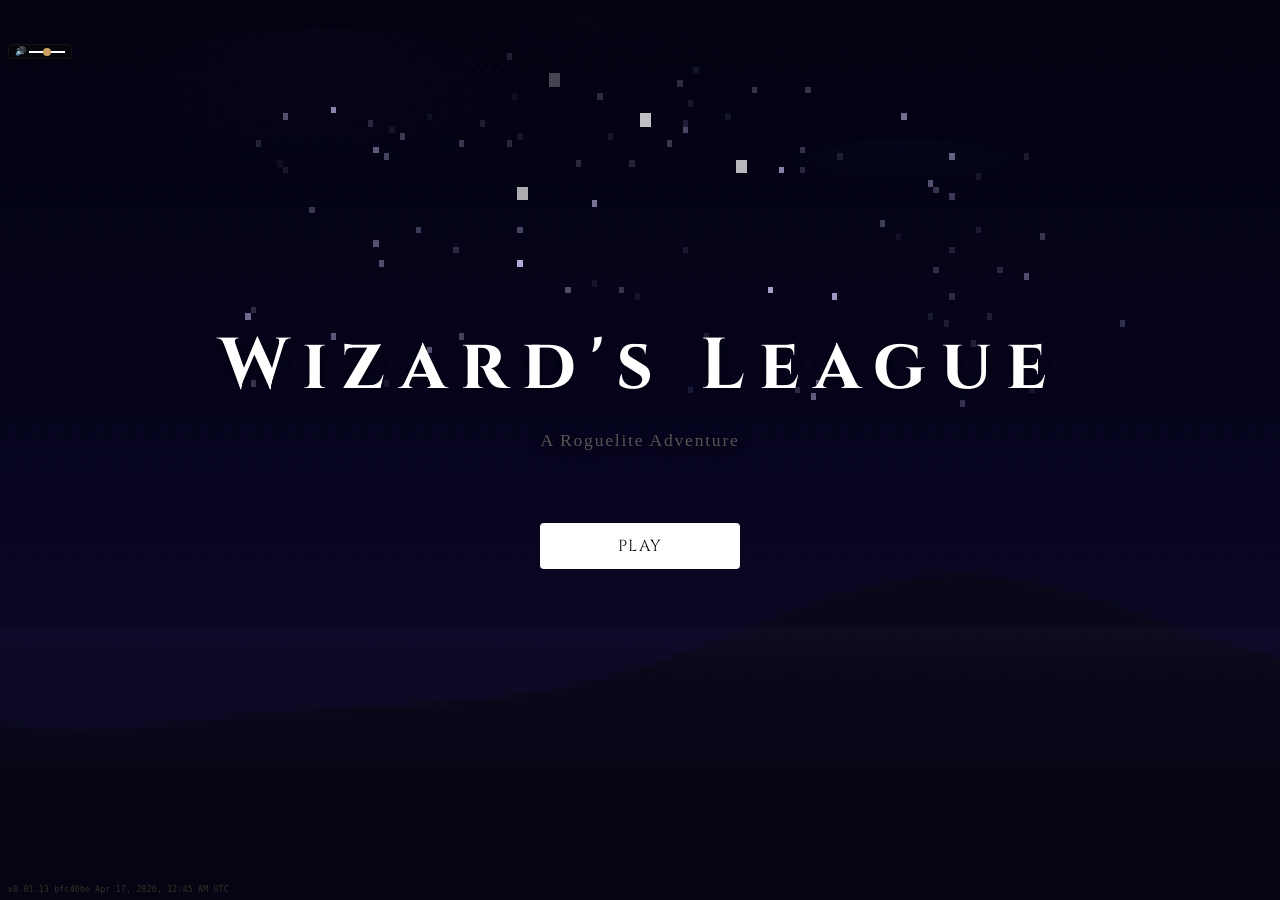
==== commit edd04a7e: "feat: Air element release + priority combat system + Knowledge Tree - Air added to RELEASED_ELEMENTS" ====
--- a/index.html
+++ b/index.html
@@ -192,11 +192,11 @@
 
 </div>
 
-<!-- PASSIVE OVERFLOW OVERLAY -->
+<!-- PASSIVE OVERFLOW OVERLAY (shown when global passive cap is hit) -->
 <div class="modal-overlay" id="passive-overflow-overlay">
   <div class="modal-box" style="max-width:380px;">
-    <div style="font-family:'Cinzel',serif;font-size:.85rem;color:#c8a060;margin-bottom:.3rem;">✦ Passive Slots Full</div>
-    <div style="font-size:.7rem;color:#888;margin-bottom:.8rem;"><span id="poo-book-name">Book</span> passive slots are full.</div>
+    <div style="font-family:'Cinzel',serif;font-size:.85rem;color:#c8a060;margin-bottom:.3rem;">✦ Passive Roster Full</div>
+    <div style="font-size:.7rem;color:#888;margin-bottom:.8rem;">You have reached your passive limit.</div>
     <div style="background:#0f0d0b;border:1px solid #2a2020;border-radius:4px;padding:.5rem .7rem;margin-bottom:.8rem;">
       <div style="font-size:.65rem;color:#6a4a20;letter-spacing:.08em;text-transform:uppercase;margin-bottom:.3rem;">New Passive</div>
       <div style="font-family:'Cinzel',serif;font-size:.82rem;color:#e8c060;" id="poo-new-passive"></div>
@@ -204,6 +204,18 @@
     </div>
     <div style="font-size:.65rem;color:#6a4a20;letter-spacing:.08em;text-transform:uppercase;margin-bottom:.4rem;">Replace an existing passive — or decline:</div>
     <div id="poo-passive-list" style="display:flex;flex-direction:column;gap:.4rem;"></div>
+  </div>
+</div>
+
+<!-- PASSIVE PANEL OVERLAY -->
+<div id="passive-panel-overlay" onclick="if(event.target===this)_closePassivePanel()" style="display:none;position:fixed;inset:0;background:rgba(0,0,0,.72);z-index:9000;align-items:center;justify-content:center;">
+  <div style="background:#0d0b09;border:1px solid #3a2a10;border-radius:8px;max-width:480px;width:92vw;max-height:82vh;display:flex;flex-direction:column;box-shadow:0 8px 40px #000c;">
+    <div style="display:flex;align-items:center;justify-content:space-between;padding:.7rem 1rem .5rem;border-bottom:1px solid #1f1a10;">
+      <div style="font-family:'Cinzel',serif;font-size:.88rem;color:#c8a060;letter-spacing:.06em;">✦ Your Passives <span id="passive-panel-count" style="font-size:.65rem;color:#666;font-family:sans-serif;font-style:normal;"></span></div>
+      <button onclick="_closePassivePanel()" style="background:none;border:none;color:#666;font-size:1.1rem;cursor:pointer;padding:0 .2rem;line-height:1;">✕</button>
+    </div>
+    <div id="passive-panel-list" style="overflow-y:auto;padding:.7rem .85rem;display:flex;flex-direction:column;gap:.5rem;"></div>
+    <div id="passive-panel-empty" style="display:none;padding:1.2rem;text-align:center;font-size:.72rem;color:#444;">No passives yet.</div>
   </div>
 </div>
 
@@ -238,8 +250,8 @@
       <span style="font-family:'Cinzel',serif;color:#c8a060;font-size:.88rem;">📖 Library</span>
       <button onclick="closeLibrary()" style="background:none;border:none;color:#666;font-size:1.1rem;cursor:pointer;line-height:1;padding:0 .2rem;">✕</button>
     </div>
-    <div id="lib-tabs" style="display:flex;gap:.25rem;margin-bottom:.7rem;"></div>
-    <div id="lib-content" style="display:flex;flex-direction:column;max-height:72vh;overflow-y:auto;"></div>
+    <div id="lib-tabs" class="lib-tabs" style="display:flex;gap:.25rem;margin-bottom:.7rem;"></div>
+    <div id="lib-content" class="lib-content" style="display:flex;flex-direction:column;max-height:72vh;overflow-y:auto;"></div>
   </div>
   <!-- Floating tooltip -->
   <div id="lib-tooltip" style="display:none;position:fixed;z-index:500;max-width:320px;background:#100e0c;border:1px solid #5a3a10;border-radius:5px;padding:.5rem .65rem;pointer-events:none;"></div>
@@ -299,6 +311,26 @@
       <button onclick="document.getElementById('sandbox-book-overlay').style.display='none'" style="background:none;border:none;color:#666;font-size:1.1rem;cursor:pointer;line-height:1;">✕</button>
     </div>
     <div id="sbo-content"></div>
+  </div>
+</div>
+
+<!-- BATTLE INFO POPUP (Log / Stats / Library) -->
+<div id="battle-info-overlay" style="display:none;position:fixed;inset:0;z-index:600;background:rgba(0,0,0,.82);align-items:flex-start;justify-content:center;padding:1rem;" onclick="if(event.target===this)closeBattleInfo()">
+  <div style="width:100%;max-width:520px;background:#0d0b09;border:1px solid #3a2a10;border-radius:8px;overflow:hidden;max-height:88vh;display:flex;flex-direction:column;margin:auto;">
+    <div style="display:flex;align-items:center;justify-content:space-between;padding:.5rem .8rem;border-bottom:1px solid #221508;flex-shrink:0;background:#0a0806;">
+      <div style="display:flex;gap:.2rem;">
+        <button class="bip-tab active" id="bip-btn-log" onclick="switchBipTab('log',this)">📜 Log</button>
+        <button class="bip-tab" id="bip-btn-stats" onclick="switchBipTab('stats',this)">📋 Stats</button>
+        <button class="bip-tab" id="bip-btn-library" onclick="switchBipTab('library',this)">📖 Library</button>
+      </div>
+      <button onclick="closeBattleInfo()" style="background:none;border:none;color:#555;font-size:1.1rem;cursor:pointer;padding:0 .2rem;line-height:1;">✕</button>
+    </div>
+    <div id="bip-log" class="bip-panel active"></div>
+    <div id="bip-stats" class="bip-panel"></div>
+    <div id="bip-library" class="bip-panel" style="padding:0;">
+      <div class="lib-tabs" style="display:flex;gap:.25rem;padding:.5rem .7rem .3rem;flex-shrink:0;"></div>
+      <div class="lib-content" style="display:flex;flex-direction:column;overflow-y:auto;flex:1;padding:0 .7rem .5rem;"></div>
+    </div>
   </div>
 </div>
 
@@ -332,6 +364,9 @@
         <button id="sandbox-spell-btn" onclick="sandboxOpenSpellPicker()" style="display:none;background:#0a1a0a;border:1px solid #2a6a3a;color:#4aaa6a;padding:.25rem .6rem;font-family:'Cinzel',serif;font-size:.55rem;letter-spacing:.08em;cursor:pointer;border-radius:4px;text-transform:uppercase;white-space:nowrap;">📖 Spells</button>
         <button id="sandbox-enemy-btn" onclick="sandboxOpenEnemyPicker()" style="display:none;background:#0a0a1a;border:1px solid #2a2a6a;color:#4a4aaa;padding:.25rem .6rem;font-family:'Cinzel',serif;font-size:.55rem;letter-spacing:.08em;cursor:pointer;border-radius:4px;text-transform:uppercase;white-space:nowrap;">⚔ Enemy</button>
         <button id="sandbox-skip-btn" onclick="sandboxSkipBattle()" style="display:none;background:#0a1a0a;border:1px solid #2a6a2a;color:#4aaa4a;padding:.25rem .6rem;font-family:'Cinzel',serif;font-size:.55rem;letter-spacing:.08em;cursor:pointer;border-radius:4px;text-transform:uppercase;white-space:nowrap;">⚡ Skip</button>
+        <button onclick="switchCombatTab('log')" style="background:#0a0a14;border:1px solid #2a2a4a;color:#7a7aaa;padding:.25rem .6rem;font-family:'Cinzel',serif;font-size:.55rem;letter-spacing:.08em;cursor:pointer;border-radius:4px;text-transform:uppercase;white-space:nowrap;">📜 Log</button>
+        <button onclick="showLibrary()" style="background:#0a0a14;border:1px solid #2a2a4a;color:#7a7aaa;padding:.25rem .6rem;font-family:'Cinzel',serif;font-size:.55rem;letter-spacing:.08em;cursor:pointer;border-radius:4px;text-transform:uppercase;white-space:nowrap;">📖 Library</button>
+        <button onclick="showBattleInfo('stats')" style="background:#0a0a14;border:1px solid #2a2a4a;color:#7a7aaa;padding:.25rem .6rem;font-family:'Cinzel',serif;font-size:.55rem;letter-spacing:.08em;cursor:pointer;border-radius:4px;text-transform:uppercase;white-space:nowrap;">📋 Stats</button>
         <button onclick="promptAbandon()" style="background:#0f0a08;border:1px solid #3a2010;color:#6a4a30;padding:.25rem .6rem;font-family:'Cinzel',serif;font-size:.55rem;letter-spacing:.08em;cursor:pointer;border-radius:4px;text-transform:uppercase;white-space:nowrap;">✕ Quit</button>
       </div>
     </div>
@@ -462,7 +497,7 @@
   <div class="prog-sub" id="pbl-sub">Battle complete — collect your rewards.</div>
   <div id="pbl-cards" style="display:flex;flex-direction:column;gap:.6rem;margin:.8rem .5rem;max-width:480px;width:100%;"></div>
   <div style="text-align:center;margin-top:.7rem;">
-    <button id="pbl-continue-btn" onclick="showMap()" style="display:none;background:#0f0d1a;border:1px solid #5a40aa;color:#9a70ee;padding:.5rem 2rem;font-family:'Cinzel',serif;font-size:.75rem;letter-spacing:.12em;text-transform:uppercase;border-radius:6px;cursor:pointer;transition:border-color .2s,color .2s;">Continue →</button>
+    <button id="pbl-continue-btn" onclick="pblContinue()" style="display:none;background:#0f0d1a;border:1px solid #5a40aa;color:#9a70ee;padding:.5rem 2rem;font-family:'Cinzel',serif;font-size:.75rem;letter-spacing:.12em;text-transform:uppercase;border-radius:6px;cursor:pointer;transition:border-color .2s,color .2s;">Continue →</button>
   </div>
   <div style="text-align:center;margin-top:.5rem;">
     <button onclick="togglePblLog(this)" style="background:none;border:1px solid #2a2018;border-radius:4px;color:#6a5030;font-family:'Cinzel',serif;font-size:.58rem;letter-spacing:.08em;cursor:pointer;padding:.2rem .7rem;">📋 Battle Log ▾</button>
@@ -593,6 +628,7 @@
 <script src="js/data/spellbooks.js"></script>
 <script src="js/data/deckIcons.js"></script>
 <script src="js/data/talents.js"></script>
+<script src="js/data/knowledgeTree.js"></script>
 <script src="js/data/encounters.js"></script>
 <script src="js/data/passives.js"></script>
 
--- a/css/styles.css
+++ b/css/styles.css
@@ -880,6 +880,21 @@
     }
     @keyframes pulse { 0%,100%{opacity:1} 50%{opacity:.3} }
 
+    /* Battle Info Popup */
+    .bip-tab {
+      background: none; border: none; border-bottom: 2px solid transparent;
+      color: #5a4a30; padding: .3rem .6rem; font-family: 'Cinzel', serif;
+      font-size: .58rem; letter-spacing: .08em; text-transform: uppercase;
+      cursor: pointer; white-space: nowrap;
+    }
+    .bip-tab:hover { color: #8a7050; }
+    .bip-tab.active { color: #c8a060; border-bottom-color: #c8a060; }
+    .bip-panel { display: none; overflow-y: auto; flex: 1; padding: .5rem .7rem; }
+    .bip-panel.active { display: block; }
+    #bip-log { font-size: .68rem; color: #9a8060; line-height: 1.55; }
+    #bip-log .log-line { padding: 1px 0; }
+    #bip-stats.active { display: flex; flex-direction: column; gap: .5rem; padding-bottom: 1rem; }
+
     /* Run Info panel */
     .run-info-panel {
       display: flex;
@@ -1665,6 +1680,191 @@
   font-family:'Cinzel',serif; text-align:center; padding:.2rem 0;
 }
 
+/* ── KNOWLEDGE TREE ──────────────────────────────────────────────────────── */
+
+/* Header bar */
+.kt-header {
+  display:flex; flex-direction:column; gap:.32rem;
+  padding:.5rem .7rem; margin-bottom:.55rem;
+  background:#221a0c; border:1px solid #6a4a18; border-radius:7px;
+}
+.kt-phos-row { display:flex; align-items:center; gap:.35rem; }
+.kt-budget-row { display:flex; align-items:center; gap:.35rem; }
+.kt-budget-row .kt-budget-btn, .kt-budget-row .kt-budget-max { margin-left:auto; }
+.kt-phos-icon   { font-size:.78rem; color:#e8c060; }
+.kt-phos-label  { font-size:.6rem; color:#a08050; letter-spacing:.07em; font-family:'Cinzel',serif; }
+.kt-phos-val    { font-family:'Cinzel',serif; font-size:.95rem; color:#f0d070; }
+.kt-phoros-icon { font-size:.72rem; color:#70d090; }
+.kt-phoros-label{ font-size:.6rem; color:#508060; letter-spacing:.07em; font-family:'Cinzel',serif; }
+.kt-budget-used { font-family:'Cinzel',serif; font-size:.82rem; color:#90e0a0; }
+.kt-budget-used.kt-budget-full { color:#f07060; }
+.kt-budget-max  { font-size:.58rem; color:#60a060; font-family:'Cinzel',serif; letter-spacing:.06em; }
+.kt-budget-btn {
+  background:#181208; border:1px solid #2a3a1a; color:#5a6a3a;
+  padding:.26rem .55rem; font-family:'Cinzel',serif; font-size:.55rem;
+  letter-spacing:.07em; cursor:not-allowed; border-radius:5px;
+  text-transform:uppercase; white-space:nowrap;
+}
+.kt-budget-btn.can-afford {
+  border-color:#5ab05a; color:#a0e090; cursor:pointer;
+  transition:background .15s, border-color .15s;
+}
+.kt-budget-btn.can-afford:hover { background:#152015; border-color:#80d070; }
+
+/* Sub-tabs */
+.kt-subtabs { display:flex; gap:.4rem; margin-bottom:.7rem; }
+.kt-subtab {
+  flex:1; background:#1e1608; border:1px solid #4a3010; color:#9a7840;
+  padding:.35rem .5rem; font-family:'Cinzel',serif; font-size:.64rem;
+  letter-spacing:.1em; cursor:pointer; border-radius:5px;
+  text-transform:uppercase; transition:all .15s;
+}
+.kt-subtab:hover { color:#e0b860; border-color:#7a5020; }
+.kt-subtab.active {
+  border-color:#c8901a; color:#f0c840; background:#281e08;
+  box-shadow:0 0 10px rgba(200,140,20,.2);
+}
+
+/* Card grid — always 4 columns */
+.kt-card-grid { display:grid; grid-template-columns:repeat(4,1fr); gap:.55rem; }
+
+/* Elemental section */
+.kt-element-section { margin-bottom:1rem; }
+.kt-element-label {
+  font-family:'Cinzel',serif; font-size:.65rem; color:#c0a060;
+  letter-spacing:.14em; text-transform:uppercase;
+  margin-bottom:.45rem; padding-bottom:.28rem;
+  border-bottom:1px solid #3a2810;
+}
+
+/* ── Individual KT card — modelled after .spell-card ─────────────────────── */
+.kt-card {
+  display:flex; flex-direction:column; align-items:center;
+  border-radius:9px; border:2px solid #5a3e18; background:#251b0c;
+  padding:7px 6px 8px; cursor:default;
+  transition:transform .15s, box-shadow .15s, border-color .15s;
+  text-align:center; user-select:none; position:relative;
+  min-height:160px;
+}
+.kt-card:hover { transform:translateY(-5px); box-shadow:0 10px 24px rgba(0,0,0,.7); }
+
+/* States */
+.kt-card-locked {
+  opacity:.65; border-color:#302818; background:#1a1409;
+  filter:saturate(.4);
+}
+.kt-card-row-locked {
+  opacity:.35; border-color:#201a12; background:#141008;
+  filter:saturate(.15); pointer-events:none;
+}
+.kt-card-unlocked { border-color:#7a5828; background:#2a1e0c; }
+.kt-card-unlocked:hover { border-color:#c8a060; }
+.kt-card-equipped {
+  border-color:#70b030; background:#182010;
+  box-shadow:0 0 12px rgba(100,180,30,.3);
+}
+.kt-card-equipped:hover { box-shadow:0 8px 22px rgba(100,180,30,.4); border-color:#a0e040; }
+
+/* Top row */
+.kt-card-top-row {
+  display:flex; justify-content:space-between; align-items:center;
+  width:100%; margin-bottom:4px;
+}
+.kt-card-tag {
+  font-size:.44rem; color:#7a6040; font-family:'Cinzel',serif;
+  letter-spacing:.06em; text-transform:uppercase;
+}
+.kt-tag-equipped { color:#70a030; }
+.kt-card-phoros-tag {
+  font-size:.5rem; color:#80a060; font-family:'Cinzel',serif; letter-spacing:.04em;
+}
+.kt-phoros-equipped { color:#a0d050; font-size:.54rem; }
+
+/* Emoji art */
+.kt-card-art { font-size:1.75rem; line-height:1; margin:5px 0 6px; }
+
+/* Name */
+.kt-card-name {
+  font-family:'Cinzel',serif; font-size:.6rem; color:#e0b060;
+  letter-spacing:.04em; line-height:1.2; margin-bottom:5px;
+  word-break:break-word;
+}
+.kt-card-locked   .kt-card-name   { color:#6a5030; }
+.kt-card-equipped .kt-card-name   { color:#c0e860; }
+
+/* Hint / description */
+.kt-card-hint {
+  font-size:.5rem; color:#a09060; line-height:1.4;
+  flex:1; width:100%;
+}
+.kt-card-locked   .kt-card-hint   { color:#604a28; }
+.kt-card-equipped .kt-card-hint   { color:#80b040; }
+
+/* Footer — holds cost line + button, separated */
+.kt-card-footer {
+  width:100%; margin-top:7px;
+  display:flex; flex-direction:column; gap:4px;
+}
+.kt-cost-line {
+  font-size:.48rem; font-family:'Cinzel',serif; letter-spacing:.05em;
+  text-align:center;
+}
+.kt-cost-phos { color:#b09050; }
+.kt-cost-row-locked { color:#4a3a20; font-style:italic; }
+
+/* Action button */
+.kt-action-btn {
+  width:100%; background:#140e06; border:1px solid #2e2010; color:#4a3820;
+  padding:.28rem .3rem; font-family:'Cinzel',serif; font-size:.52rem;
+  letter-spacing:.07em; cursor:not-allowed; border-radius:5px;
+  text-transform:uppercase; transition:background .14s, border-color .14s;
+}
+.kt-btn-unlock.can-afford {
+  border-color:#7a50b0; color:#d090ff; cursor:pointer; background:#180d28;
+}
+.kt-btn-unlock.can-afford:hover { background:#220e38; border-color:#b070f0; }
+
+.kt-btn-equip.can-afford {
+  border-color:#6a8820; color:#c0d840; cursor:pointer; background:#141c08;
+}
+.kt-btn-equip.can-afford:hover { background:#1e2a0c; border-color:#a0cc28; }
+
+.kt-btn-equipped {
+  border-color:#70b020; color:#b0e040; cursor:pointer; background:#182008;
+}
+.kt-btn-equipped:hover { background:#1e2c0a; border-color:#98d030; color:#d0f060; }
+
+/* Level pips and level-up button */
+.kt-level-section {
+  width:100%; display:flex; flex-direction:column; align-items:center; gap:4px; margin-top:4px;
+}
+.kt-level-pips { display:flex; gap:4px; align-items:center; }
+.kt-level-pip {
+  width:7px; height:7px; border-radius:50%;
+  background:#2a2018; border:1px solid #3a2a14; display:inline-block;
+}
+.kt-level-pip.filled {
+  background:#c09040; border-color:#e8b850;
+  box-shadow:0 0 4px rgba(220,160,60,.45);
+}
+.kt-card-equipped .kt-level-pip.filled {
+  background:#70c030; border-color:#a0e060;
+}
+.kt-levelup-btn {
+  width:100%; background:#140e06; border:1px solid #2e2010; color:#4a3820;
+  padding:.24rem .3rem; font-family:'Cinzel',serif; font-size:.5rem;
+  letter-spacing:.06em; cursor:not-allowed; border-radius:5px;
+  text-transform:uppercase; transition:background .14s, border-color .14s;
+}
+.kt-levelup-btn.can-afford {
+  border-color:#c87020; color:#f0a040; cursor:pointer; background:#1e1006;
+}
+.kt-levelup-btn.can-afford:hover { background:#281408; border-color:#e8a040; }
+.kt-level-maxed {
+  font-size:.47rem; color:#c09040; font-family:'Cinzel',serif;
+  letter-spacing:.07em; text-transform:uppercase;
+}
+
 /* ── DECK MODE UI ────────────────────────────────────────────────────────── */
 
 /* Mode select screen */
@@ -1778,7 +1978,7 @@
   font-size: 0.56rem; color: #d0a060; font-family: 'Cinzel', serif;
   letter-spacing: .04em; word-break: break-word; line-height: 1.2;
 }
-.spell-card .card-hint { font-size: 0.5rem; color: #7a9a78; }
+.spell-card .card-hint { font-size: 0.5rem; color: #7a9a78; line-height: 1.4; text-align: center; }
 .spell-card .card-type {
   font-size: 0.44rem; color: #5a4a2a; text-transform: uppercase;
   letter-spacing: .06em;
@@ -1917,31 +2117,55 @@
 /* Left side: deck switcher — bottom set by JS between stats panel and HUD */
 #arena-deck-switcher {
   position: absolute;
-  left: 7px; bottom: 0;
-  flex-direction: row; gap: 8px;
+  left: 7px; bottom: 7px;
+  flex-direction: column; gap: 5px;
   z-index: 8;
 }
-.arena-deck-icon {
-  width: 44px; border-radius: 0;
-  border: none; background: none;
-  color: #c8a060; cursor: pointer;
+.arena-deck-slot {
+  width: 52px; height: 66px;
+  border-radius: 6px;
+  border: 1px solid #2a2018;
+  background: #0c0a07;
+  cursor: pointer;
   display: flex; flex-direction: column; align-items: center;
-  justify-content: center; gap: 2px; padding: 2px;
+  justify-content: center; gap: 4px; padding: 5px 4px 4px;
   font-family: 'Cinzel', serif;
-  transition: opacity 0.15s, transform 0.1s;
-  filter: drop-shadow(0 1px 3px rgba(0,0,0,0.7));
-}
-.arena-deck-icon:hover:not(:disabled) {
-  opacity: 0.85; transform: translateY(-2px);
-}
-.arena-deck-icon.active { opacity: 1; }
-.arena-deck-icon:disabled { opacity: 0.4; cursor: default; }
-.arena-deck-icon .adi-icon { display:flex; align-items:center; justify-content:center; width:34px; height:34px; }
-.arena-deck-icon .adi-icon svg { width:34px; height:34px; }
-.arena-deck-icon .adi-name {
-  font-size: 0.36rem; color: #c8a060; letter-spacing: .04em;
-  text-align: center; white-space: pre-line; line-height: 1.2;
+  transition: border-color 0.15s, box-shadow 0.15s, transform 0.1s;
+  filter: drop-shadow(0 2px 6px rgba(0,0,0,0.8));
+  position: relative;
+}
+.arena-deck-slot .ads-art {
+  display: flex; align-items: center; justify-content: center;
+  width: 36px; height: 36px;
+}
+.arena-deck-slot .ads-art svg { width: 36px; height: 36px; }
+.arena-deck-slot .ads-name {
+  font-size: 0.34rem; letter-spacing: .04em; text-align: center;
+  line-height: 1.2; white-space: normal;
   text-shadow: 0 1px 3px rgba(0,0,0,0.9);
+  max-width: 44px; overflow: hidden;
+  display: -webkit-box; -webkit-line-clamp: 2; -webkit-box-orient: vertical;
+}
+.arena-deck-slot.active {
+  border-color: var(--accent, #c8a060);
+  box-shadow: 0 0 8px rgba(200,160,96,0.35), inset 0 0 8px rgba(200,160,96,0.08);
+  background: #120f08;
+}
+.arena-deck-slot.active::after {
+  content: '';
+  position: absolute; bottom: -5px; left: 50%; transform: translateX(-50%);
+  width: 4px; height: 4px; border-radius: 50%;
+  background: var(--accent, #c8a060);
+  box-shadow: 0 0 5px var(--accent, #c8a060);
+}
+.arena-deck-slot:not(.active):not(.empty):not(:disabled):hover {
+  border-color: #4a3820; transform: translateY(-2px);
+  box-shadow: 0 4px 10px rgba(0,0,0,0.6);
+}
+.arena-deck-slot:disabled:not(.empty) { opacity: 0.6; cursor: default; }
+.arena-deck-slot.empty {
+  border-style: dashed; border-color: #1e1a12;
+  opacity: 0.35; cursor: default;
 }
 
 /* Bottom right: end turn + actions */
@@ -1970,19 +2194,35 @@
   font-family: 'Cinzel', serif; letter-spacing: .08em;
   text-align: right;
 }
+.arena-item-toggle-btn {
+  padding: .3rem .7rem;
+  background: #0a0d10; border: 1px solid #1a3040;
+  color: #6090a0; border-radius: 5px; cursor: pointer;
+  font-family: 'Cinzel', serif; font-size: .58rem;
+  letter-spacing: .06em; text-transform: uppercase;
+  white-space: nowrap; align-self: flex-end;
+  transition: border-color .15s, color .15s;
+}
+.arena-item-toggle-btn:hover { border-color: #3a6080; color: #90c0d0; }
+#combat-screen.deck-mode-active .arena-item-toggle-btn {
+  padding: .45rem .9rem; font-size: .68rem; border-radius: 6px;
+}
 
 /* Left of wizard, between stats panel and health bar */
 #arena-passives {
   position: absolute;
   bottom: 7px; left: 7px;
-  flex-direction: column; gap: 4px; align-items: center;
+  flex-direction: row; gap: 4px; align-items: center;
   z-index: 8;
 }
-.arena-passive-pip {
-  width: 30px; height: 30px; border-radius: 50%;
-  background: none; border: none;
-  display: flex; align-items: center; justify-content: center;
-  cursor: help; font-size: 1.3rem; filter: drop-shadow(0 1px 3px rgba(0,0,0,0.7));
+.arena-passives-label {
+  font-size: .52rem; color: #c8a060;
+  font-family: 'Cinzel', serif; letter-spacing: .06em;
+  white-space: nowrap;
+  background: rgba(10,8,4,.72);
+  border: 1px solid #4a3518;
+  border-radius: 4px;
+  padding: 2px 6px;
 }
 
 /* Deck mode: hide the queue-slots text list (replaced by played-card-row) */
@@ -2181,7 +2421,7 @@
   }
   #combat-screen.deck-mode-active .spell-card .card-emoji { font-size: 1.1rem; }
   #combat-screen.deck-mode-active .spell-card .card-name { font-size: 0.42rem; }
-  #combat-screen.deck-mode-active .spell-card .card-hint { font-size: 0.38rem; }
+  #combat-screen.deck-mode-active .spell-card .card-hint { font-size: 0.38rem; line-height: 1.4; }
   #combat-screen.deck-mode-active .spell-card .card-cd,
   #combat-screen.deck-mode-active .spell-card .card-pp { font-size: 0.38rem; min-width: 16px; }
   /* Tighter overlap on small cards */
